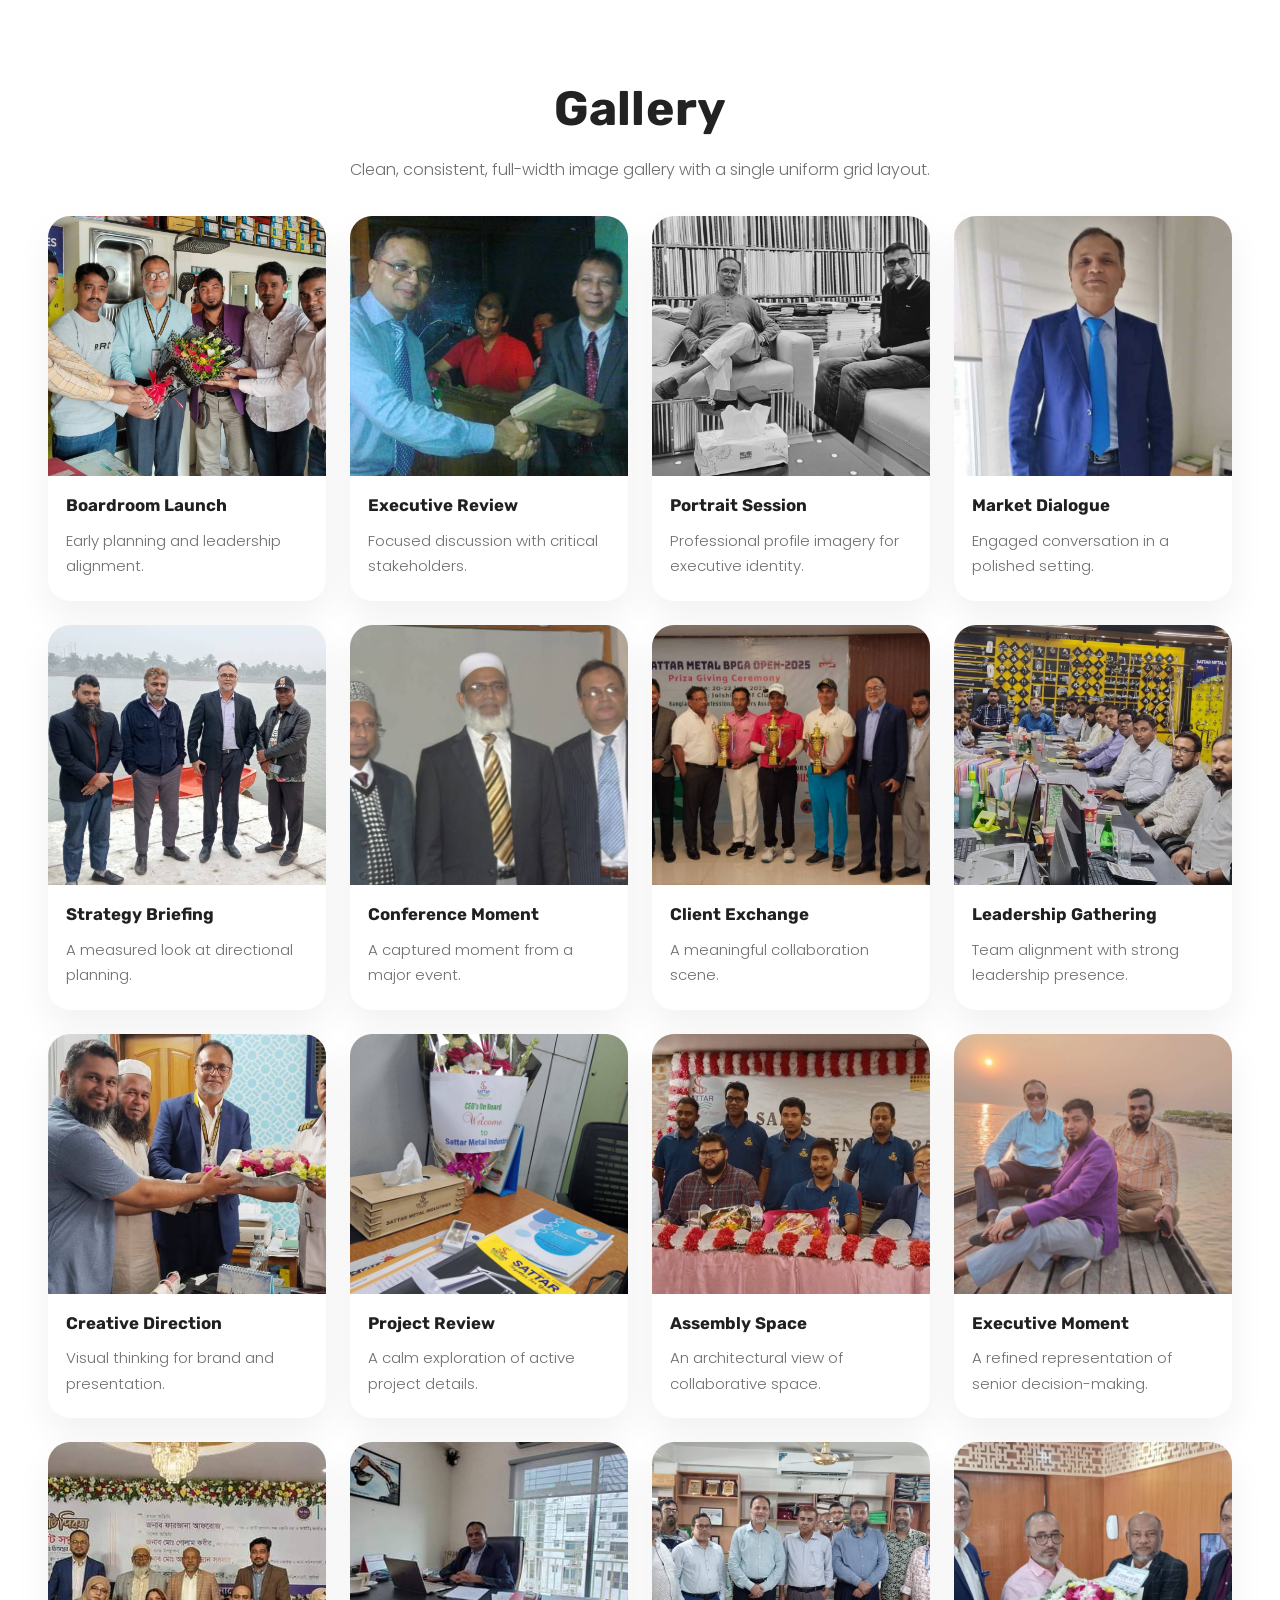
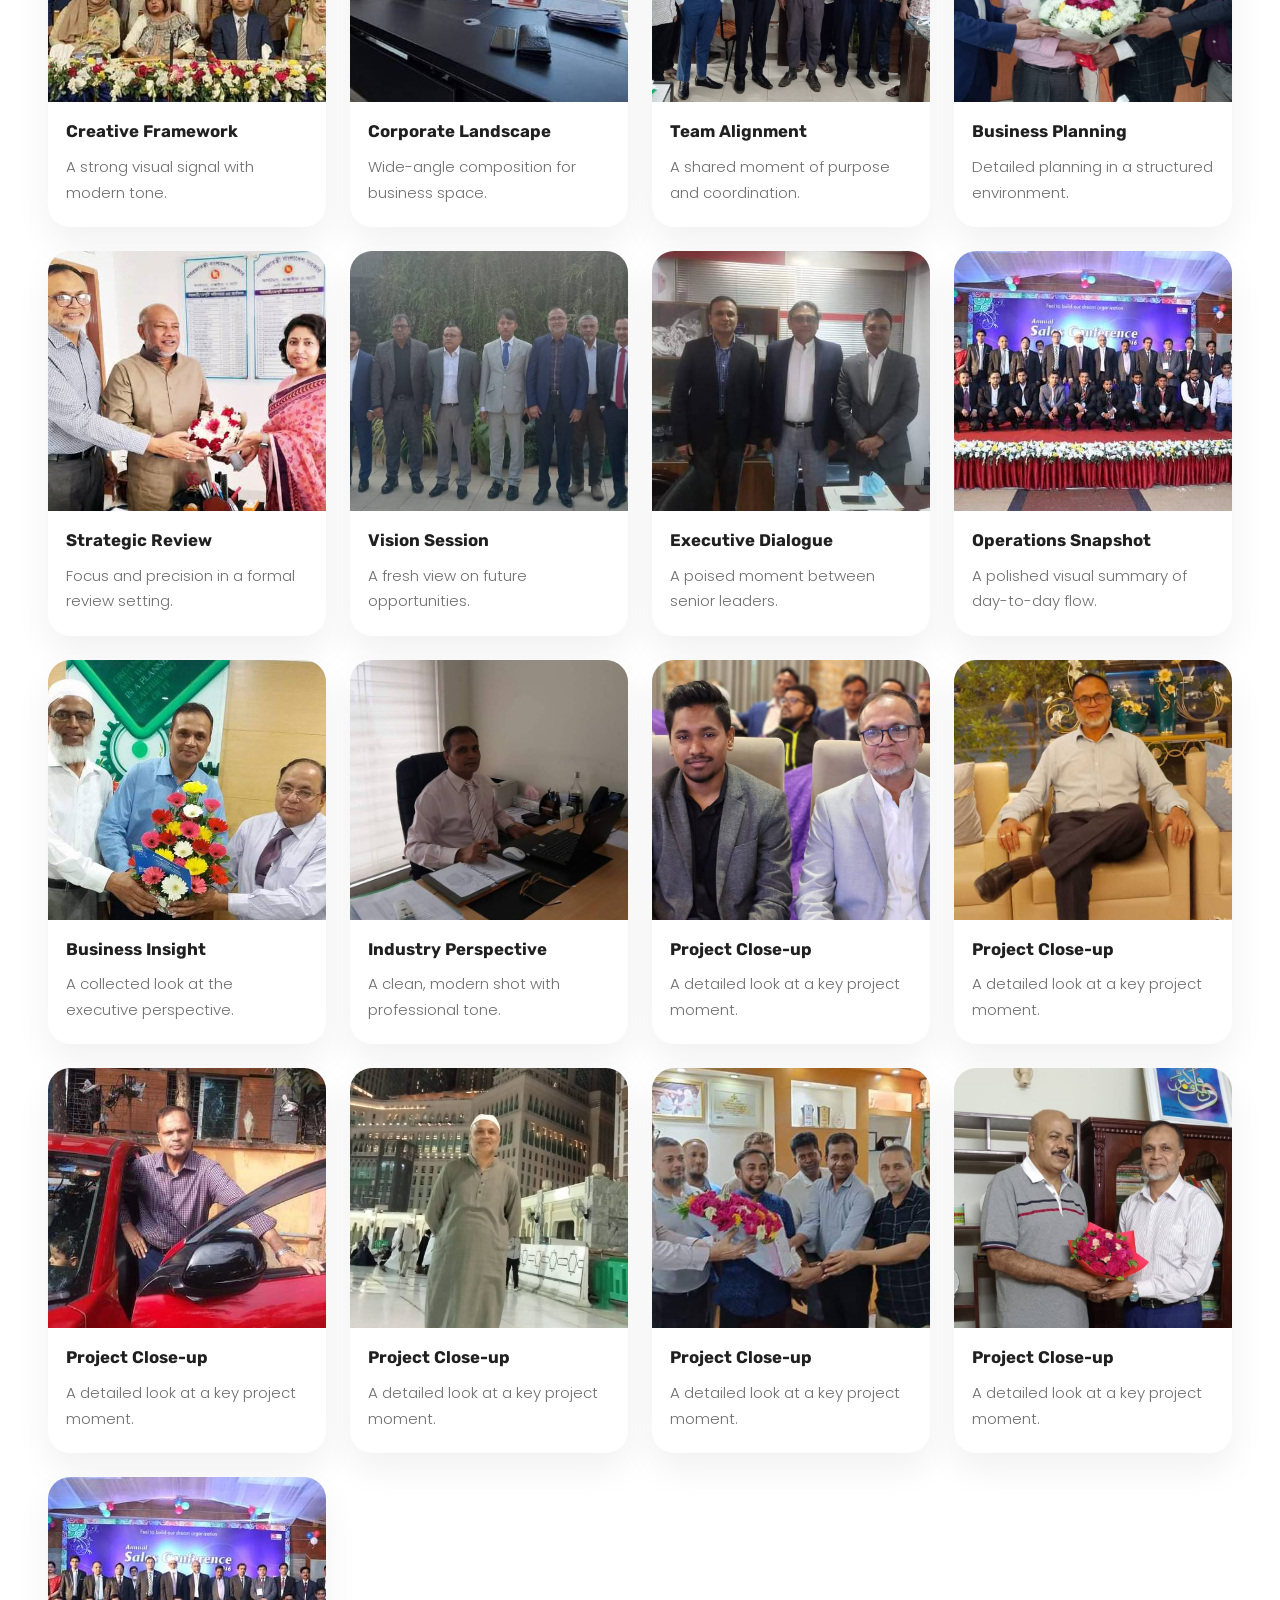
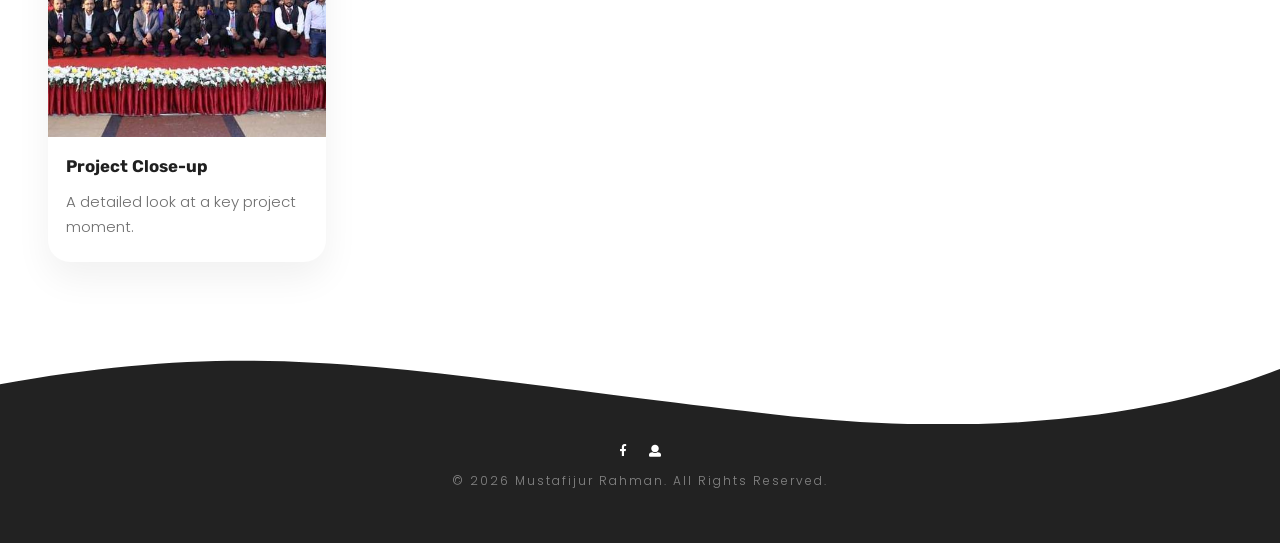
==== gallery.html @ eb26efb5 "Add: Gallery" ====
<!DOCTYPE html>
<html lang="zxx">

<head>

    <!-- Metas -->
    <meta charset="utf-8">
    <meta http-equiv="X-UA-Compatible" content="IE=edge" />
    <meta name="viewport" content="width=device-width, initial-scale=1, maximum-scale=1" />
    <meta name="keywords" content="Portfolio Md.Mustafijur Rahman Shamim" />
    <meta name="description" content="Shamim - CEO " />
    <meta name="author" content="" />

    <!-- Title  -->
    <title>Gallery | Md. Mustafijur Rahman Shamim</title>

    <!-- Favicon -->
    <link rel="shortcut icon" href="img/favicon.ico" />

    <!-- Google Fonts -->
    <link href="https://fonts.googleapis.com/css?family=Poppins:200,300,400,500,600,700" rel="stylesheet">
    <link href="https://fonts.googleapis.com/css?family=Rubik:300,400,500,700,900" rel="stylesheet">
    <link href="https://fonts.googleapis.com/css?family=Comfortaa:700" rel="stylesheet">
    <link href="https://fonts.googleapis.com/css2?family=Noto+Sans+Bengali&display=swap" rel="stylesheet">
    <link rel="stylesheet" href="https://cdn.jsdelivr.net/npm/toastify-js/src/toastify.min.css">

    <!-- Plugins -->
    <link rel="stylesheet" href="css/plugins.css" />

    <!-- Core Style Css -->
    <link rel="stylesheet" href="css/style.css" />

    <!-- custom css -->
    <link rel="stylesheet" href="css/custom.css" />

    <style>
        .gallery-title {
            padding: 80px 0 32px;
            text-align: center;
        }

        .gallery-title h2 {
            font-size: 3rem;
            font-weight: 700;
            letter-spacing: 0.2px;
            margin: 0;
            color: #222;
        }

        .gallery-title p {
            margin: 18px auto 0;
            max-width: 640px;
            color: #6f6f6f;
            font-size: 1rem;
            line-height: 1.8;
        }

        .gallery-grid-section {
            padding: 0 0 80px;
        }


        .gallery-item-image {
            position: relative;
            overflow: hidden;
        }

        .gallery-item-link {
            position: absolute;
            inset: 0;
            z-index: 2;
            text-indent: -9999px;
        }

        .gallery-item-overlay {
            position: absolute;
            inset: 0;
            display: flex;
            align-items: center;
            justify-content: center;
            background: rgba(0, 0, 0, 0.18);
            opacity: 0;
            transition: opacity 0.25s ease;
            pointer-events: none;
            z-index: 1;
        }

        .gallery-item:hover .gallery-item-overlay {
            opacity: 1;
        }

        .gallery-item-overlay .icon {
            width: 44px;
            height: 44px;
            display: flex;
            align-items: center;
            justify-content: center;
            border-radius: 50%;
            background: rgba(0, 0, 0, 0.55);
            color: #fff;
            font-size: 1.1rem;
        }

        .image-modal {
            display: none;
            position: fixed;
            inset: 0;
            z-index: 9999;
            align-items: center;
            justify-content: center;
            background: rgba(0, 0, 0, 0.75);
            padding: 24px;
            overflow: auto;
        }

        .image-modal.open {
            display: flex;
            animation: image-modal-fade 0.25s ease;
        }

        .image-modal-content {
            position: relative;
            max-width: 1100px;
            width: 100%;
            border-radius: 24px;
            overflow: hidden;
            background: #111;
            transform: scale(0.95);
            animation: image-modal-scale 0.25s ease forwards;
        }

        .image-modal-img {
            width: 100%;
            height: auto;
            display: block;
        }

        .image-modal-close {
            position: absolute;
            top: 18px;
            right: 18px;
            width: 40px;
            height: 40px;
            border: none;
            background: rgba(255, 255, 255, 0.12);
            color: #fff;
            border-radius: 50%;
            font-size: 1.25rem;
            line-height: 1;
            cursor: pointer;
            z-index: 2;
        }

        @keyframes image-modal-fade {
            from {
                opacity: 0;
            }

            to {
                opacity: 1;
            }
        }

        @keyframes image-modal-scale {
            from {
                transform: scale(0.95);
            }

            to {
                transform: scale(1);
            }
        }

        .gallery-grid {
            display: grid;
            grid-template-columns: repeat(1, minmax(0, 1fr));
            gap: 24px;
            margin: 0 auto;
        }

        .gallery-item {
            display: block;
            border-radius: 22px;
            overflow: hidden;
            background: #fff;
            box-shadow: 0 16px 36px rgba(0, 0, 0, 0.06);
            transition: transform 0.3s ease, box-shadow 0.3s ease;
        }

        .gallery-item:hover {
            transform: translateY(-4px);
            box-shadow: 0 22px 48px rgba(0, 0, 0, 0.08);
        }

        .gallery-item img {
            width: 100%;
            height: 260px;
            object-fit: cover;
            display: block;
            transition: transform 0.5s ease;
        }

        .gallery-item:hover img {
            transform: scale(1.03);
        }

        .gallery-item-body {
            padding: 18px 18px 22px;
        }

        .gallery-item-title {
            margin: 0;
            font-size: 1.05rem;
            font-weight: 700;
            line-height: 1.4;
            color: #202020;
        }

        .gallery-item-caption {
            margin: 10px 0 0;
            color: #6f6f6f;
            font-size: 0.94rem;
            line-height: 1.7;
        }

        @media (min-width: 768px) {
            .gallery-grid {
                grid-template-columns: repeat(3, minmax(0, 1fr));
            }
        }

        @media (min-width: 992px) {
            .gallery-grid {
                grid-template-columns: repeat(4, minmax(0, 1fr));
            }
        }

        @media (min-width: 1300px) {
            .gallery-grid {
                grid-template-columns: repeat(5, minmax(0, 1fr));
            }
        }

        @media (max-width: 576px) {
            .gallery-title {
                padding-top: 56px;
            }

            .gallery-item img {
                height: 220px;
            }
        }
    </style>
</head>

<body>

    <!-- =====================================
        ==== Start Loading -->

    <div class="loading">
        <div class="text-center middle">
            <div class="lds-ellipsis">
                <div></div>
                <div></div>
                <div></div>
                <div></div>
            </div>
        </div>
    </div>

    <!-- End Loading ====
        ======================================== -->

    <!-- =====================================
        ==== Start Navbar -->

    <nav class="navbar navbar-expand-lg">
        <div class="container">

            <!-- Logo -->
            <a class="logo" href="index.html">
                Shamim
            </a>

            <button class="navbar-toggler" type="button" data-toggle="collapse" data-target="#navbarSupportedContent"
                aria-controls="navbarSupportedContent" aria-expanded="false" aria-label="Toggle navigation">
                <span class="icon-bar"><i class="fas fa-bars"></i></span>
            </button>

            <!-- navbar links -->
            <div class="collapse navbar-collapse" id="navbarSupportedContent">
                <ul class="navbar-nav ml-auto">
                    <li class="nav-item">
                        <a class="nav-link" href="index.html">Home</a>
                    </li>
                </ul>
            </div>
        </div>
    </nav>

    <!-- End Navbar ====
        ======================================== -->

    <main>
        <section class="gallery-title">
            <div class="container">
                <h2>Gallery</h2>
                <p>Clean, consistent, full-width image gallery with a single uniform grid layout.</p>
            </div>
        </section>

        <section class="gallery-grid-section">
            <div class="container-fluid px-4 px-lg-5">
                <div class="gallery-grid">
                    <article class="gallery-item">
                        <div class="gallery-item-image">
                            <img src="img/Gallary/7.jpg" alt="Boardroom Launch">
                            <a class="gallery-item-link" href="img/Gallary/7.jpg" aria-label="Open full image"></a>
                            <div class="gallery-item-overlay">
                                <span class="icon icon-basic-eye"></span>
                            </div>
                        </div>
                        <div class="gallery-item-body">
                            <h3 class="gallery-item-title">Boardroom Launch</h3>
                            <p class="gallery-item-caption">Early planning and leadership alignment.</p>
                        </div>
                    </article>
                    <article class="gallery-item">
                        <div class="gallery-item-image">
                            <img src="img/Gallary/4.jpg" alt="Executive Review">
                            <a class="gallery-item-link" href="img/Gallary/4.jpg" aria-label="Open full image"></a>
                            <div class="gallery-item-overlay">
                                <span class="icon icon-basic-eye"></span>
                            </div>
                        </div>
                        <div class="gallery-item-body">
                            <h3 class="gallery-item-title">Executive Review</h3>
                            <p class="gallery-item-caption">Focused discussion with critical stakeholders.</p>
                        </div>
                    </article>
                    <article class="gallery-item">
                        <div class="gallery-item-image">
                            <img src="img/Gallary/19.jpg" alt="Portrait Session">
                            <a class="gallery-item-link" href="img/Gallary/19.jpg" aria-label="Open full image"></a>
                            <div class="gallery-item-overlay">
                                <span class="icon icon-basic-eye"></span>
                            </div>
                        </div>
                        <div class="gallery-item-body">
                            <h3 class="gallery-item-title">Portrait Session</h3>
                            <p class="gallery-item-caption">Professional profile imagery for executive identity.</p>
                        </div>
                    </article>
                    <article class="gallery-item">
                        <div class="gallery-item-image">
                            <img src="img/Gallary/2.jpg" alt="Market Dialogue" style="object-position: center 15%;">
                            <a class="gallery-item-link" href="img/Gallary/2.jpg" aria-label="Open full image"></a>
                            <div class="gallery-item-overlay">
                                <span class="icon icon-basic-eye"></span>
                            </div>
                        </div>
                        <div class="gallery-item-body">
                            <h3 class="gallery-item-title">Market Dialogue</h3>
                            <p class="gallery-item-caption">Engaged conversation in a polished setting.</p>
                        </div>
                    </article>
                    <article class="gallery-item">
                        <div class="gallery-item-image">
                            <img src="img/Gallary/18.jpg" alt="Strategy Briefing">
                            <a class="gallery-item-link" href="img/Gallary/18.jpg" aria-label="Open full image"></a>
                            <div class="gallery-item-overlay">
                                <span class="icon icon-basic-eye"></span>
                            </div>
                        </div>
                        <div class="gallery-item-body">
                            <h3 class="gallery-item-title">Strategy Briefing</h3>
                            <p class="gallery-item-caption">A measured look at directional planning.</p>
                        </div>
                    </article>
                    <article class="gallery-item">
                        <div class="gallery-item-image">
                            <img src="img/Gallary/20.jpg" alt="Conference Moment">
                            <a class="gallery-item-link" href="img/Gallary/20.jpg" aria-label="Open full image"></a>
                            <div class="gallery-item-overlay">
                                <span class="icon icon-basic-eye"></span>
                            </div>
                        </div>
                        <div class="gallery-item-body">
                            <h3 class="gallery-item-title">Conference Moment</h3>
                            <p class="gallery-item-caption">A captured moment from a major event.</p>
                        </div>
                    </article>
                    <article class="gallery-item">
                        <div class="gallery-item-image">
                            <img src="img/Gallary/8.jpg" alt="Client Exchange">
                            <a class="gallery-item-link" href="img/Gallary/8.jpg" aria-label="Open full image"></a>
                            <div class="gallery-item-overlay">
                                <span class="icon icon-basic-eye"></span>
                            </div>
                        </div>
                        <div class="gallery-item-body">
                            <h3 class="gallery-item-title">Client Exchange</h3>
                            <p class="gallery-item-caption">A meaningful collaboration scene.</p>
                        </div>
                    </article>
                    <article class="gallery-item">
                        <div class="gallery-item-image">
                            <img src="img/Gallary/9.jpg" alt="Leadership Gathering">
                            <a class="gallery-item-link" href="img/Gallary/9.jpg" aria-label="Open full image"></a>
                            <div class="gallery-item-overlay">
                                <span class="icon icon-basic-eye"></span>
                            </div>
                        </div>
                        <div class="gallery-item-body">
                            <h3 class="gallery-item-title">Leadership Gathering</h3>
                            <p class="gallery-item-caption">Team alignment with strong leadership presence.</p>
                        </div>
                    </article>
                    <article class="gallery-item">
                        <div class="gallery-item-image">
                            <img src="img/Gallary/10.jpg" alt="Creative Direction">
                            <a class="gallery-item-link" href="img/Gallary/10.jpg" aria-label="Open full image"></a>
                            <div class="gallery-item-overlay">
                                <span class="icon icon-basic-eye"></span>
                            </div>
                        </div>
                        <div class="gallery-item-body">
                            <h3 class="gallery-item-title">Creative Direction</h3>
                            <p class="gallery-item-caption">Visual thinking for brand and presentation.</p>
                        </div>
                    </article>
                    <article class="gallery-item">
                        <div class="gallery-item-image">
                            <img src="img/Gallary/21.jpg" alt="Project Review">
                            <a class="gallery-item-link" href="img/Gallary/21.jpg" aria-label="Open full image"></a>
                            <div class="gallery-item-overlay">
                                <span class="icon icon-basic-eye"></span>
                            </div>
                        </div>
                        <div class="gallery-item-body">
                            <h3 class="gallery-item-title">Project Review</h3>
                            <p class="gallery-item-caption">A calm exploration of active project details.</p>
                        </div>
                    </article>
                    <article class="gallery-item">
                        <div class="gallery-item-image">
                            <img src="img/Gallary/11.jpg" alt="Assembly Space">
                            <a class="gallery-item-link" href="img/Gallary/11.jpg" aria-label="Open full image"></a>
                            <div class="gallery-item-overlay">
                                <span class="icon icon-basic-eye"></span>
                            </div>
                        </div>
                        <div class="gallery-item-body">
                            <h3 class="gallery-item-title">Assembly Space</h3>
                            <p class="gallery-item-caption">An architectural view of collaborative space.</p>
                        </div>
                    </article>
                    <article class="gallery-item">
                        <div class="gallery-item-image">
                            <img src="img/Gallary/22.jpg" alt="Executive Moment">
                            <a class="gallery-item-link" href="img/Gallary/22.jpg" aria-label="Open full image"></a>
                            <div class="gallery-item-overlay">
                                <span class="icon icon-basic-eye"></span>
                            </div>
                        </div>
                        <div class="gallery-item-body">
                            <h3 class="gallery-item-title">Executive Moment</h3>
                            <p class="gallery-item-caption">A refined representation of senior decision-making.</p>
                        </div>
                    </article>
                    <article class="gallery-item">
                        <div class="gallery-item-image">
                            <img src="img/Gallary/15.jpg" alt="Creative Framework">
                            <a class="gallery-item-link" href="img/Gallary/15.jpg" aria-label="Open full image"></a>
                            <div class="gallery-item-overlay">
                                <span class="icon icon-basic-eye"></span>
                            </div>
                        </div>
                        <div class="gallery-item-body">
                            <h3 class="gallery-item-title">Creative Framework</h3>
                            <p class="gallery-item-caption">A strong visual signal with modern tone.</p>
                        </div>
                    </article>
                    <article class="gallery-item">
                        <div class="gallery-item-image">
                            <img src="img/Gallary/6.jpg" alt="Corporate Landscape">
                            <a class="gallery-item-link" href="img/Gallary/6.jpg" aria-label="Open full image"></a>
                            <div class="gallery-item-overlay">
                                <span class="icon icon-basic-eye"></span>
                            </div>
                        </div>
                        <div class="gallery-item-body">
                            <h3 class="gallery-item-title">Corporate Landscape</h3>
                            <p class="gallery-item-caption">Wide-angle composition for business space.</p>
                        </div>
                    </article>
                    <article class="gallery-item">
                        <div class="gallery-item-image">
                            <img src="img/Gallary/23.jpg" alt="Team Alignment">
                            <a class="gallery-item-link" href="img/Gallary/23.jpg" aria-label="Open full image"></a>
                            <div class="gallery-item-overlay">
                                <span class="icon icon-basic-eye"></span>
                            </div>
                        </div>
                        <div class="gallery-item-body">
                            <h3 class="gallery-item-title">Team Alignment</h3>
                            <p class="gallery-item-caption">A shared moment of purpose and coordination.</p>
                        </div>
                    </article>
                    <article class="gallery-item">
                        <div class="gallery-item-image">
                            <img src="img/Gallary/12.jpg" alt="Business Planning">
                            <a class="gallery-item-link" href="img/Gallary/12.jpg" aria-label="Open full image"></a>
                            <div class="gallery-item-overlay">
                                <span class="icon icon-basic-eye"></span>
                            </div>
                        </div>
                        <div class="gallery-item-body">
                            <h3 class="gallery-item-title">Business Planning</h3>
                            <p class="gallery-item-caption">Detailed planning in a structured environment.</p>
                        </div>
                    </article>
                    <article class="gallery-item">
                        <div class="gallery-item-image">
                            <img src="img/Gallary/13.jpg" alt="Strategic Review">
                            <a class="gallery-item-link" href="img/Gallary/13.jpg" aria-label="Open full image"></a>
                            <div class="gallery-item-overlay">
                                <span class="icon icon-basic-eye"></span>
                            </div>
                        </div>
                        <div class="gallery-item-body">
                            <h3 class="gallery-item-title">Strategic Review</h3>
                            <p class="gallery-item-caption">Focus and precision in a formal review setting.</p>
                        </div>
                    </article>
                    <article class="gallery-item">
                        <div class="gallery-item-image">
                            <img src="img/Gallary/14.jpg" alt="Vision Session">
                            <a class="gallery-item-link" href="img/Gallary/14.jpg" aria-label="Open full image"></a>
                            <div class="gallery-item-overlay">
                                <span class="icon icon-basic-eye"></span>
                            </div>
                        </div>
                        <div class="gallery-item-body">
                            <h3 class="gallery-item-title">Vision Session</h3>
                            <p class="gallery-item-caption">A fresh view on future opportunities.</p>
                        </div>
                    </article>
                    <article class="gallery-item">
                        <div class="gallery-item-image">
                            <img src="img/Gallary/24.jpg" alt="Executive Dialogue">
                            <a class="gallery-item-link" href="img/Gallary/24.jpg" aria-label="Open full image"></a>
                            <div class="gallery-item-overlay">
                                <span class="icon icon-basic-eye"></span>
                            </div>
                        </div>
                        <div class="gallery-item-body">
                            <h3 class="gallery-item-title">Executive Dialogue</h3>
                            <p class="gallery-item-caption">A poised moment between senior leaders.</p>
                        </div>
                    </article>
                    <article class="gallery-item">
                        <div class="gallery-item-image">
                            <img src="img/Gallary/25.jpg" alt="Operations Snapshot">
                            <a class="gallery-item-link" href="img/Gallary/25.jpg" aria-label="Open full image"></a>
                            <div class="gallery-item-overlay">
                                <span class="icon icon-basic-eye"></span>
                            </div>
                        </div>
                        <div class="gallery-item-body">
                            <h3 class="gallery-item-title">Operations Snapshot</h3>
                            <p class="gallery-item-caption">A polished visual summary of day-to-day flow.</p>
                        </div>
                    </article>
                    <article class="gallery-item">
                        <div class="gallery-item-image">
                            <img src="img/Gallary/26.jpg" alt="Business Insight" style="object-position: center 20%;">
                            <a class="gallery-item-link" href="img/Gallary/26.jpg" aria-label="Open full image"></a>
                            <div class="gallery-item-overlay">
                                <span class="icon icon-basic-eye"></span>
                            </div>
                        </div>
                        <div class="gallery-item-body">
                            <h3 class="gallery-item-title">Business Insight</h3>
                            <p class="gallery-item-caption">A collected look at the executive perspective.</p>
                        </div>
                    </article>
                    <article class="gallery-item">
                        <div class="gallery-item-image">
                            <img src="img/Gallary/27.jpg" alt="Industry Perspective">
                            <a class="gallery-item-link" href="img/Gallary/27.jpg" aria-label="Open full image"></a>
                            <div class="gallery-item-overlay">
                                <span class="icon icon-basic-eye"></span>
                            </div>
                        </div>
                        <div class="gallery-item-body">
                            <h3 class="gallery-item-title">Industry Perspective</h3>
                            <p class="gallery-item-caption">A clean, modern shot with professional tone.</p>
                        </div>
                    </article>
                    <article class="gallery-item">
                        <div class="gallery-item-image">
                            <img src="img/Gallary/28.jpg" alt="Project Close-up">
                            <a class="gallery-item-link" href="img/Gallary/28.jpg" aria-label="Open full image"></a>
                            <div class="gallery-item-overlay">
                                <span class="icon icon-basic-eye"></span>
                            </div>
                        </div>
                        <div class="gallery-item-body">
                            <h3 class="gallery-item-title">Project Close-up</h3>
                            <p class="gallery-item-caption">A detailed look at a key project moment.</p>
                        </div>
                    </article>
                    <!-- missing -->
                    <article class="gallery-item">
                        <div class="gallery-item-image">
                            <img src="img/Gallary/1.jpg" alt="Project Close-up" style="object-position: center 20%;">
                            <a class="gallery-item-link" href="img/Gallary/1.jpg" aria-label="Open full image"></a>
                            <div class="gallery-item-overlay">
                                <span class="icon icon-basic-eye"></span>
                            </div>
                        </div>
                        <div class="gallery-item-body">
                            <h3 class="gallery-item-title">Project Close-up</h3>
                            <p class="gallery-item-caption">A detailed look at a key project moment.</p>
                        </div>
                    </article>
                    <article class="gallery-item">
                        <div class="gallery-item-image">
                            <img src="img/Gallary/3.jpg" alt="Project Close-up">
                            <a class="gallery-item-link" href="img/Gallary/3.jpg" aria-label="Open full image"></a>
                            <div class="gallery-item-overlay">
                                <span class="icon icon-basic-eye"></span>
                            </div>
                        </div>
                        <div class="gallery-item-body">
                            <h3 class="gallery-item-title">Project Close-up</h3>
                            <p class="gallery-item-caption">A detailed look at a key project moment.</p>
                        </div>
                    </article>
                    <article class="gallery-item">
                        <div class="gallery-item-image">
                            <img src="img/Gallary/5.jpg" alt="Project Close-up">
                            <a class="gallery-item-link" href="img/Gallary/5.jpg" aria-label="Open full image"></a>
                            <div class="gallery-item-overlay">
                                <span class="icon icon-basic-eye"></span>
                            </div>
                        </div>
                        <div class="gallery-item-body">
                            <h3 class="gallery-item-title">Project Close-up</h3>
                            <p class="gallery-item-caption">A detailed look at a key project moment.</p>
                        </div>
                    </article>
                    <article class="gallery-item">
                        <div class="gallery-item-image">
                            <img src="img/Gallary/16.jpg" alt="Project Close-up">
                            <a class="gallery-item-link" href="img/Gallary/16.jpg" aria-label="Open full image"></a>
                            <div class="gallery-item-overlay">
                                <span class="icon icon-basic-eye"></span>
                            </div>
                        </div>
                        <div class="gallery-item-body">
                            <h3 class="gallery-item-title">Project Close-up</h3>
                            <p class="gallery-item-caption">A detailed look at a key project moment.</p>
                        </div>
                    </article>
                    <article class="gallery-item">
                        <div class="gallery-item-image">
                            <img src="img/Gallary/17.jpg" alt="Project Close-up">
                            <a class="gallery-item-link" href="img/Gallary/17.jpg" aria-label="Open full image"></a>
                            <div class="gallery-item-overlay">
                                <span class="icon icon-basic-eye"></span>
                            </div>
                        </div>
                        <div class="gallery-item-body">
                            <h3 class="gallery-item-title">Project Close-up</h3>
                            <p class="gallery-item-caption">A detailed look at a key project moment.</p>
                        </div>
                    </article>
                    <article class="gallery-item">
                        <div class="gallery-item-image">
                            <img src="img/Gallary/25.jpg" alt="Project Close-up">
                            <a class="gallery-item-link" href="img/Gallary/25.jpg" aria-label="Open full image"></a>
                            <div class="gallery-item-overlay">
                                <span class="icon icon-basic-eye"></span>
                            </div>
                        </div>
                        <div class="gallery-item-body">
                            <h3 class="gallery-item-title">Project Close-up</h3>
                            <p class="gallery-item-caption">A detailed look at a key project moment.</p>
                        </div>
                    </article>
                </div>
            </div>
        </section>
    </main>

    <div class="image-modal" id="imageModal" aria-hidden="true">
        <div class="image-modal-backdrop" data-close="modal"></div>
        <div class="image-modal-content">
            <button class="image-modal-close" aria-label="Close image modal">&times;</button>
            <img src="" alt="Gallery image" class="image-modal-img">
        </div>
    </div>

    <!-- =====================================
        ==== Start Footer -->

    <footer class="text-center wave wave-light pt-100">
        <div class="container">
            <div class="social">
                <a href="https://www.facebook.com/share/19zEfCtuAg" class="icon">
                    <i class="fab fa-facebook-f"></i>
                </a>
                <a href="https://dev-sham3r.vercel.app" class="icon">
                    <i class="fas fa-user"></i>
                </a>
            </div>

            <p>&copy; 2026 Mustafijur Rahman. All Rights Reserved.</p>
        </div>

        <div class="wave-svg-top">
            <svg class="curve-top" data-name="Layer 1" xmlns="http://www.w3.org/2000/svg" viewBox="0 0 2011 124.95">
                <path class="cls-1" d="M0,21.19V85.31c459-96.95,631-38.73,1198,25.48S2011,0,2011,0H0Z" />
            </svg>
        </div>
    </footer>

    <!-- End Footer ====
        ======================================= -->

    <!-- jQuery -->
    <script src="js/jquery-3.0.0.min.js"></script>
    <script src="js/jquery-migrate-3.0.0.min.js"></script>

    <!-- popper.min -->
    <script src="js/popper.min.js"></script>

    <!-- bootstrap -->
    <script src="js/bootstrap.min.js"></script>

    <!-- scrollIt -->
    <script src="js/scrollIt.min.js"></script>

    <!-- animated.headline -->
    <script src="js/animated.headline.js"></script>

    <!-- jquery.waypoints.min -->
    <script src="js/jquery.waypoints.min.js"></script>

    <!-- jquery.counterup.min -->
    <script src="js/jquery.counterup.min.js"></script>

    <!-- owl carousel -->
    <script src="js/owl.carousel.min.js"></script>

    <!-- jquery.magnific-popup js -->
    <script src="js/jquery.magnific-popup.min.js"></script>

    <!-- stellar js -->
    <script src="js/jquery.stellar.min.js"></script>

    <!-- isotope.pkgd.min js -->
    <script src="js/isotope.pkgd.min.js"></script>

    <!-- validator js -->
    <script src="js/validator.js"></script>
    <!-- toaster -->
    <script src="https://cdn.jsdelivr.net/npm/toastify-js"></script>

    <!-- custom scripts -->
    <script src="js/scripts.js"></script>
    <script src="js/particles.min.js"></script>


    <script>
        document.addEventListener('DOMContentLoaded', function () {
            const modal = document.getElementById('imageModal');
            const modalImg = modal.querySelector('.image-modal-img');
            const closeButton = modal.querySelector('.image-modal-close');
            const backdrop = modal.querySelector('[data-close="modal"]');
            const links = document.querySelectorAll('.gallery-item-link');
            function openModal(src, alt) {
                modalImg.src = src;
                modalImg.alt = alt;
                modal.classList.add('open');
                document.body.style.overflow = 'hidden';
            }
            function closeModal() {
                modal.classList.remove('open');
                document.body.style.overflow = '';
            }
            links.forEach(function (link) {
                link.addEventListener('click', function (event) {
                    event.preventDefault();
                    openModal(link.href, link.closest('.gallery-item').querySelector('img').alt);
                });
            });
            closeButton.addEventListener('click', closeModal);
            backdrop.addEventListener('click', closeModal);
            modal.addEventListener('click', function (event) {
                if (event.target === modal) {
                    closeModal();
                }
            });
            document.addEventListener('keydown', function (event) {
                if (event.key === 'Escape' && modal.classList.contains('open')) {
                    closeModal();
                }
            });
        });
    </script>

</body>

</html>
---- css/plugins.css ----
/*-----------------------------------------------------------------------------------

	Theme Name: lovely
	Theme URI: http://
	Description: The Multi-Purpose Onepage Template
	Author: ui-themez
	Author URI: http://themeforest.net/user/ui-themez
	Version: 1.0

-----------------------------------------------------------------------------------*/

/* ----------------------------------------------------------------
			[ All Css Plugins & Helper Classes File ]
-----------------------------------------------------------------*/

/* == bootstrap == */
@import url("plugins/bootstrap.min.css");

/* == animate css == */
@import url("plugins/animate.min.css");

/* == linea-basic icon font == */
@import url("plugins/linea-basic.css");

/* == fontawesome icon font == */
@import url("plugins/fontawesome-all.min.css");

/* == magnific-popup == */
@import url("plugins/magnific-popup.css");

/* == owl.carousel == */
@import url("plugins/owl.carousel.min.css");
@import url("plugins/owl.theme.default.min.css");

/* == helper classes == */
@import url("plugins/helper.css");
---- css/style.css ----
/*-----------------------------------------------------------------------------------

 Theme Name: Tommy
 Theme URI: http://
 Description: The Multi-Purpose Onepage Template
 Author: ui-themez
 Author URI: http://themeforest.net/user/ui-themez
 Version: 1.0

 Main Color   : #222
 main Font    : Rubik

-----------------------------------------------------------------------------------*/
/* ----------------------------------------------------------------

 == Table Of Content

	01 Basics
	02 Buttons
	03 Navbar
	04 Header
	05 Hero
	06 Services
	07 Works
	08 Numbers
	09 Contact
	10 Footer
	11 Responsive
 

---------------------------------------------------------------- */
/* ----------------------------------------------------------------
     [ 01 Start Basics ]
-----------------------------------------------------------------*/
.dark-theme {
  background-color: #1c1c1c;
  color: #fff;
}
.dark-theme .wave-light .curve-top, .dark-theme .wave-light .curve-bottom {
  fill: #1c1c1c;
}
.dark-theme p {
  color: #999;
}
.dark-theme .section-head h4:after {
  opacity: .5;
}
.dark-theme .wave-light #curve-top,
.dark-theme .wave-light #curve-bottom {
  fill: #1c1c1c;
}
.dark-theme .bg-gray {
  background: #252525;
}
.dark-theme .butn {
  border-color: #333;
}
.dark-theme .butn-bord span {
  color: #eee;
}
.dark-theme .butn-bg {
  background: #eee;
}
.dark-theme .butn-bg span {
  color: #222;
}
.dark-theme .nav-scroll {
  background-color: #222;
}
.dark-theme .nav-scroll .logo {
  color: #fff;
}
.dark-theme .nav-scroll .navbar-nav .nav-link {
  color: #777;
}
.dark-theme .nav-scroll .active {
  color: #fff !important;
}
.dark-theme .nav-scroll .active:after {
  background-color: #eee !important;
}
.dark-theme .hero .content .skills .skills-progress {
  background-color: #151515;
}
.dark-theme .hero .content .skills .skills-progress span {
  background-color: #333;
}
.dark-theme .hero .content .info h6 {
  color: #777;
}
.dark-theme .services .item {
  background: #1c1c1c;
}
.dark-theme .contact .info:hover .icon {
  background-color: #222;
  color: #eee;
}
.dark-theme .contact .form input, .dark-theme .contact .form textarea {
  background-color: #242424;
}

* {
  margin: 0;
  padding: 0;
  -webkit-box-sizing: border-box;
          box-sizing: border-box;
  outline: none;
  list-style: none;
  word-wrap: break-word;
}

body {
  color: #222;
  line-height: 1.3;
  font-weight: 400;
  font-size: 14px;
  font-family: 'Rubik', sans-serif;
  overflow-x: hidden !important;
}

p {
  font-size: 15px;
  font-weight: 300;
  font-family: 'Poppins', sans-serif;
  color: #888;
  line-height: 2;
  margin: 0;
}

img {
  width: 100%;
  height: auto;
}

a, a:hover {
  color: inherit;
  text-decoration: none;
}

span, a {
  display: inline-block;
}

.section-padding {
  padding: 120px 0;
}

.section-big-padding {
  padding: 200px 0;
}

.section-head {
  margin-bottom: 80px;
  text-align: center;
}
.section-head h4 {
  font-size: 30px;
  font-weight: 800;
  padding-bottom: 15px;
  position: relative;
  display: inline-block;
  z-index: 2;
}
.section-head h4:after {
  content: '';
  background-image: url(../img/dots.png);
  background-repeat: repeat;
  background-position: 50% 50%;
  position: absolute;
  left: 0;
  bottom: 0;
  width: 100%;
  height: 30px;
  z-index: -1;
}

.bg-gray {
  background: #f7f7f7;
}

.o-hidden {
  overflow: hidden;
}

.position-re {
  position: relative;
}

.full-width {
  width: 100% !important;
}

.lg-line-height {
  line-height: 1.6;
}

.bg-img {
  background-size: cover;
  background-repeat: no-repeat;
}

.bg-fixed {
  background-attachment: fixed;
}

.valign {
  display: -webkit-box;
  display: -ms-flexbox;
  display: flex;
  -webkit-box-align: center;
  -ms-flex-align: center;
  align-items: center;
}

.v-middle {
  position: absolute;
  width: 100%;
  top: 50%;
  left: 0;
  -webkit-transform: translate(0%, -50%);
  transform: translate(0%, -50%);
}

.wave {
  position: relative;
}
.wave .curve-top {
  position: absolute;
  top: -5px;
  left: -5%;
  width: 110%;
  z-index: 4;
}
.wave .curve-bottom {
  position: absolute;
  bottom: -5px;
  left: -5%;
  width: 110%;
  z-index: 4;
}

.wave-light .curve-top, .wave-light .curve-bottom {
  fill: #fff;
}

.wave-gray .curve-top, .wave-gray .curve-bottom {
  fill: #f7f7f7;
}

.container {
  position: relative;
  z-index: 5;
}

.cd-headline {
  font-size: 3rem;
  line-height: 1.2;
}

@media only screen and (min-width: 768px) {
  .cd-headline {
    font-size: 4.4rem;
    font-weight: 300;
  }
}
@media only screen and (min-width: 1170px) {
  .cd-headline {
    font-size: 6rem;
  }
}
.cd-words-wrapper {
  display: inline-block;
  position: relative;
  text-align: left;
}

.cd-words-wrapper b {
  display: inline-block;
  position: absolute;
  white-space: nowrap;
  left: 0;
  top: 0;
}

.cd-words-wrapper b.is-visible {
  position: relative;
}

.no-js .cd-words-wrapper b {
  opacity: 0;
}

.no-js .cd-words-wrapper b.is-visible {
  opacity: 1;
}

/* xclip */
.cd-headline.clip span {
  display: inline-block;
  padding: .2em 0;
}

.cd-headline.clip .cd-words-wrapper {
  overflow: hidden;
  vertical-align: top;
}

.cd-headline.clip .cd-words-wrapper::after {
  /* line */
  content: '';
  position: absolute;
  top: 10%;
  right: 0;
  width: 2px;
  height: 70%;
  background-color: #aebcb9;
}

.cd-headline.clip b {
  opacity: 0;
}

.cd-headline b.is-visible {
  opacity: 1;
}

/* ----------------------------------------------------------------
     [ End Basics ]
-----------------------------------------------------------------*/
/* ----------------------------------------------------------------
     [ 02 Start Buttons ]
-----------------------------------------------------------------*/
.butn {
  padding: 12px 30px;
  border: 1px solid #222;
  margin-right: 10px;
  position: relative;
  z-index: 3;
}
.butn:after {
  content: '';
  background: #222;
  position: absolute;
  top: 0;
  height: 100%;
  border-radius: 50%;
  opacity: 0;
  z-index: -1;
  -webkit-transition: all .4s;
  transition: all .4s;
}
.butn:hover:after {
  left: 0;
  right: 0;
  opacity: 1;
  border-radius: 0;
}
.butn span {
  z-index: 2;
}

.butn-bg {
  background: #222;
}
.butn-bg:after {
  background: #fff;
}
.butn-bg:hover span {
  color: #222;
}
.butn-bg span {
  color: #fff;
}

.butn-bord {
  background: transparent;
}
.butn-bord:hover span {
  color: #fff;
}
.butn-bord span {
  color: #222;
}

.butn-light {
  background: #fff;
  border-color: #fff;
}
.butn-light:after {
  background: #222;
}
.butn-light:hover span {
  color: #fff;
}
.butn-light span {
  color: #222;
}

/* ----------------------------------------------------------------
     [ End Buttons ]
-----------------------------------------------------------------*/
/* ----------------------------------------------------------------
     [ 03 Start Navbar ]
-----------------------------------------------------------------*/
.navbar {
  position: absolute;
  left: 0;
  top: 0;
  width: 100%;
  background: transparent;
  z-index: 9;
  min-height: 80px;
  -webkit-transform: translateY(-100px);
          transform: translateY(-100px);
  visibility: hidden;
}
.navbar .logo {
  color: #fff;
}
.navbar .icon-bar {
  color: #fff;
}
.navbar .navbar-nav .nav-link {
  font-size: 14px;
  color: #eee;
  letter-spacing: 1px;
  margin: 15px 5px;
  position: relative;
  overflow: hidden;
}
.navbar .navbar-nav .nav-link:after {
  content: '';
  width: 30px;
  height: 2px;
  background: #fff;
  position: absolute;
  left: calc(50% - 15px);
  bottom: -30px;
  opacity: 0;
  -webkit-transition: all .4s;
  transition: all .4s;
}
.navbar .navbar-nav .active:after {
  opacity: 1;
  bottom: 5px;
}
.navbar .dropdown:hover > .dropdown-menu {
  display: block;
}
.navbar .dropdown-menu {
  border: 0;
  -webkit-box-shadow: 0px 10px 30px rgba(0, 0, 0, 0.05);
          box-shadow: 0px 10px 30px rgba(0, 0, 0, 0.05);
  top: 90%;
  min-width: 12rem;
  padding: 0;
  border-radius: 0;
}
.navbar .dropdown-item {
  font-size: 13px;
  padding: 15px;
  -webkit-transition: all .4s;
  transition: all .4s;
}
.navbar .dropdown-item:focus, .navbar .dropdown-item:hover {
  padding-left: 20px;
}
.navbar .dropdown-item.active, .navbar .dropdown-item:active {
  background-color: transparent;
  color: inherit;
}

.nav-scroll {
  background: #fff;
  -webkit-box-shadow: 0px 10px 30px rgba(0, 0, 0, 0.05);
          box-shadow: 0px 10px 30px rgba(0, 0, 0, 0.05);
  padding: 0;
  position: fixed;
  top: -100px;
  left: 0;
  width: 100%;
  -webkit-transition: -webkit-transform .4s;
  transition: -webkit-transform .4s;
  transition: transform .4s;
  transition: transform .4s, -webkit-transform .4s;
  -webkit-transform: translateY(100px);
          transform: translateY(100px);
  visibility: visible;
}
.nav-scroll .logo {
  color: #222;
}
.nav-scroll .icon-bar {
  color: #222;
}
.nav-scroll .navbar-nav .nav-link {
  color: #222;
}
.nav-scroll .navbar-nav .nav-link:after {
  background: #222;
}
.nav-scroll .navbar-nav .logo {
  padding: 15px 0;
  color: #111;
}

.logo {
  padding: 15px 0;
  width: 100px;
  font-size: 20px;
  font-weight: 700;
  font-family: 'Comfortaa', cursive;
  letter-spacing: 2px;
}

/* ----------------------------------------------------------------
     [ End Navbar ]
-----------------------------------------------------------------*/
/* ----------------------------------------------------------------
     [ 04 Start Header ]
-----------------------------------------------------------------*/
.header {
  min-height: 100vh;
  overflow: hidden;
}
.header .caption .o-hidden {
  display: inline-block;
}
.header .caption h4 {
  font-weight: 200;
  letter-spacing: 4px;
}
.header .caption h1 {
  margin: 10px 0;
  font-size: 60px;
  font-weight: 300;
  font-family: inherit;
  word-spacing: 2px;
  letter-spacing: 2px;
}
.header .caption h1 b {
  font-weight: 700;
}
.header .caption p {
  font-size: 15px;
  font-weight: 300;
  color: #eee;
  letter-spacing: 1px;
  word-spacing: 2px;
}
.header .social a {
  color: #fff;
  font-size: 25px;
  margin: 0 15px;
}
.header .social a:hover {
  color: #fff;
}

/* ----------------------------------------------------------------
     [ End Header ]
-----------------------------------------------------------------*/
/* ----------------------------------------------------------------
     [ 05 Start Hero ]
-----------------------------------------------------------------*/
.hero .hero-img {
  position: relative;
  padding: 0 0 30px 30px;
  z-index: 3;
}
.hero .hero-img:after {
  content: '';
  width: calc(100% - 60px);
  height: calc(100% - 60px);
  position: absolute;
  left: 0;
  bottom: 0;
  background: #f7f7f7;
  z-index: -1;
}
.gray-img {
  -webkit-box-shadow: 0px 20px 40px -10px rgba(0, 0, 0, 0.2);
          box-shadow: 0px 20px 40px -10px rgba(0, 0, 0, 0.2);

  filter: grayscale(100%);
  -webkit-filter: grayscale(100%);
  transition: all 0.4s ease;
}

.gray-img:hover {
  filter: grayscale(0%);
  -webkit-filter: grayscale(0%);
}
.hero .content {
  padding-left: 50px;
}
.hero .content h4 {
  display: inline-block;
}
.hero .content .info h6 {
  margin: 10px 0 30px;
  color: #555;
  font-weight: 300;
  font-size: 14px;
  text-transform: uppercase;
  letter-spacing: 4px;
}
.hero .content .info p {
  margin-bottom: 10px;
}
.hero .content .skills .progress-item {
  margin-top: 40px;
}
.hero .content .skills h6 {
  font-size: 14px;
  font-weight: 400;
  color: #fff;
  position: relative;
  z-index: 2;
}
.hero .content .skills .skills-progress {
  width: 100%;
  padding: 10px;
  border-radius: 5px;
  background: #f7f7f7;
  -webkit-box-shadow: 0px 2px 7px rgba(0, 0, 0, 0.15) inset;
          box-shadow: 0px 2px 7px rgba(0, 0, 0, 0.15) inset;
  position: relative;
}
.hero .content .skills .skills-progress span {
  position: absolute;
  top: 0;
  left: 0;
  height: 100%;
  width: 10%;
  border-radius: 5px;
  background-color: #1c1c1c;
  background-image: linear-gradient(45deg, rgba(255, 255, 255, 0.05) 25%, transparent 25%, transparent 50%, rgba(255, 255, 255, 0.05) 50%, rgba(255, 255, 255, 0.05) 75%, transparent 75%, transparent);
  background-size: 5rem 5rem;
  -webkit-transition: all 1s;
  transition: all 1s;
}
.hero .content .skills .skills-progress span:after {
  content: attr(data-value);
  position: absolute;
  top: 12px;
  right: 10px;
  font-size: 11px;
  color: #fff;
}
.hero .owl-theme .owl-dots {
  text-align: right;
  margin-top: 30px !important;
}
.hero .owl-theme .owl-dots .owl-dot span {
  height: 2px;
  width: 30px;
  border-radius: 0;
}
.hero .owl-theme .owl-dots .owl-dot.active span,
.hero .owl-theme .owl-dots .owl-dot:hover span {
  background: #000;
}

/* ----------------------------------------------------------------
     [ End Hero ]
-----------------------------------------------------------------*/
/* ----------------------------------------------------------------
     [ 06 Start Services ]
-----------------------------------------------------------------*/
.services .item {
  padding: 30px;
  background: #fff;
  -webkit-box-shadow: 0px 20px 40px -20px rgba(0, 0, 0, 0.1);
          box-shadow: 0px 20px 40px -20px rgba(0, 0, 0, 0.1);
  position: relative;
  z-index: 2;
}
.services .item:after {
  content: '';
  border-left: 1px dashed #eee;
  height: 30%;
  width: 1px;
  left: 50px;
  top: 40%;
  position: absolute;
  z-index: -1;
}
.services .item .left {
  float: left;
}
.services .item .left .icon {
  font-size: 40px;
  color: #777;
}
.services .item .left .num {
  position: absolute;
  bottom: 30px;
  left: 30px;
  font-size: 25px;
  font-weight: bold;
  color: #999;
  opacity: .5;
}
.services .item .right {
  margin-left: 80px;
}
.services .item .right h6 {
  margin-bottom: 15px;
}

/* ----------------------------------------------------------------
     [ End Services ]
-----------------------------------------------------------------*/
/* ----------------------------------------------------------------
     [ 07 Start Works ]
-----------------------------------------------------------------*/
.works .filtering span {
  margin: 0 10px 10px;
  text-transform: uppercase;
  letter-spacing: 2px;
  font-size: 12px;
  font-weight: 500;
  position: relative;
  cursor: pointer;
  opacity: .5;
}
.works .filtering span:after {
  content: '';
  width: 30px;
  height: 1px;
  background-color: #000;
  position: absolute;
  left: calc(50% - 15px);
  bottom: -10px;
  opacity: 0;
}
.works .filtering .active {
  opacity: 1;
}
.works .filtering .active:after {
  opacity: 1;
}
.works .items {
  margin-top: 30px;
}
.works .items:hover .item-img-overlay {
  opacity: 1;
  border-radius: 0;
}
.works .item-img {
  position: relative;
}
.works .item-img-overlay {
  position: absolute;
  top: 0;
  left: 0;
  width: 100%;
  height: 100%;
  background-color: rgba(0, 0, 0, 0.85);
  color: #fff;
  border-radius: 20%;
  opacity: 0;
  -webkit-transition: all .4s;
  transition: all .4s;
}
.works .overlay-info h6 {
  font-size: 13px;
  text-transform: uppercase;
  letter-spacing: 4px;
  margin-bottom: 5px;
}
.works .overlay-info p {
  color: #ccc;
  font-size: 12px;
  font-weight: 500;
  letter-spacing: 1px;
  margin-bottom: 15px;
}
.works .overlay-info .icon {
  width: 30px;
  height: 30px;
  line-height: 35px;
  border-radius: 50%;
  background-color: #fff;
  border: 1px solid #fff;
  color: #222;
  margin: 0 2px;
}
.works .overlay-info .icon:hover {
  background-color: transparent;
  color: #fff;
}

/* ----------------------------------------------------------------
     [ End Works ]
-----------------------------------------------------------------*/
/* ----------------------------------------------------------------
     [ 08 Start Numbers ]
-----------------------------------------------------------------*/
.numbers {
  padding: 100px 0;
}
.numbers .item {
  text-align: center;
  -webkit-transition: all .4s;
  transition: all .4s;
}
.numbers .item:hover {
  -webkit-box-shadow: 0px 30px 40px -20px rgba(0, 0, 0, 0.05);
          box-shadow: 0px 30px 40px -20px rgba(0, 0, 0, 0.05);
  -webkit-transform: translateY(-4px);
          transform: translateY(-4px);
}
.numbers .item .icon {
  font-size: 30px;
  color: #777;
  margin-bottom: 10px;
}
.numbers .item h3 {
  font-weight: bold;
  font-size: 30px;
  margin-bottom: 10px;
}

/* ----------------------------------------------------------------
     [ End Numbers ]
-----------------------------------------------------------------*/
/* ----------------------------------------------------------------
     [ 09 Start Contact ]
-----------------------------------------------------------------*/
.contact .info:hover .icon {
  background-color: transparent;
  color: #222;
  border-color: #eee;
}
.contact .info .icon {
  font-size: 20px;
  width: 50px;
  height: 50px;
  line-height: 50px;
  text-align: center;
  border-radius: 50%;
  border: 1px solid #222;
  float: left;
  -webkit-transition: all .4s;
  transition: all .4s;
  background-color: #222;
  color: #fff;
}
.contact .info .cont {
  margin-left: 70px;
}
.contact .info h6 {
  font-size: 15px;
  font-weight: 500;
}
.contact .info h6 span {
  margin-top: 10px;
  display: block;
  color: #999;
  font-size: 13px;
  font-weight: 400;
  letter-spacing: 1px;
}
.contact .form {
  padding-top: 50px;
  margin-top: 50px;
  border-top: 1px solid #f7f7f7;
}
.contact .form input, .contact .form textarea {
  width: 100%;
  padding: 15px;
  border: 0;
  background-color: #fafafa;
}
.contact .form textarea {
  height: 140px;
  max-height: 140px;
  max-width: 100%;
}
.contact .form button {
  cursor: pointer;
  border-radius: 4px;
  padding: 14px 40px;
  -webkit-box-shadow: 0px 20px 40px -20px rgba(0, 0, 0, 0.1);
          box-shadow: 0px 20px 40px -20px rgba(0, 0, 0, 0.1);
  margin: 0;
  outline: none;
}

/* ----------------------------------------------------------------
     [ End Contact ]
-----------------------------------------------------------------*/
/* ----------------------------------------------------------------
     [ 10 Start Footer ]
-----------------------------------------------------------------*/
footer {
  padding: 50px 0;
  background-color: #222;
}
footer .icon {
  color: #fff;
  font-size: 12px;
  margin: 0 10px 10px;
}
footer p {
  font-size: 12px;
  letter-spacing: 2px;
}

/* ----------------------------------------------------------------
     [ End Footer ]
-----------------------------------------------------------------*/
/* ----------------------------------------------------------------
 	 [ 11 Responsive ]
-----------------------------------------------------------------*/
@media screen and (max-width: 991px) {
  .mb-md50 {
    margin-bottom: 50px;
  }

  .mb-md30 {
    margin-bottom: 30px;
  }

  .mb-md0 {
    margin-bottom: 0;
  }

  .bg-fixed {
    background-attachment: scroll !important;
  }

  .navbar {
    padding-left: 15px;
  }
  .navbar .navbar-collapse {
    max-height: 340px;
    overflow: auto;
    background: #111;
    text-align: center;
    padding: 10px 0;
  }
  .navbar .nav-link {
    margin: 10px auto !important;
  }

  .nav-scroll .navbar-collapse .nav-link {
    color: #fff !important;
  }
  .nav-scroll .nav-scroll .navbar-nav .nav-link:after {
    background: #eee !important;
  }

  .header {
    background-attachment: scroll !important;
    background-position: 50% 0% !important;
  }
  .header .caption h4 {
    font-size: 30px;
  }
  .header .caption h1 {
    font-size: 45px;
    line-height: 1.4;
  }

  .hero .content {
    padding: 0;
    margin-top: 50px;
  }
}
@media screen and (max-width: 767px) {
  .mb-sm50 {
    margin-bottom: 50px;
  }

  .mb-sm30 {
    margin-bottom: 30px;
  }

  .hero .content .info h6 {
    letter-spacing: 2px;
    line-height: 1.7;
  }

  svg {
    display: none;
  }

  section {
    padding: 120px 0 !important;
  }

  .hero, .services, .work, .contact {
    padding-bottom: 120px !important;
    padding-top: 120px !important;
  }

  footer.pt-100 {
    padding-top: 50px !important;
  }
}
@media screen and (max-width: 480px) {
  .header .caption h4 {
    font-size: 20px;
  }
  .header .caption h1 {
    font-size: 25px;
  }

  .services .item .right {
    margin-left: 0;
  }

  .services .item .left .num {
    display: none;
  }

  .services .item .left {
    float: none;
  }

  .services .item {
    text-align: center;
    padding: 30px 10px;
  }

  .services .item:after {
    display: none;
  }

  .works .filtering span {
    margin-bottom: 30px;
  }
}

/*# sourceMappingURL=style.css.map */
---- css/custom.css ----
.timeline-section .timeline {
    position: relative;
    padding-left: 38px;
}

.timeline-section .timeline:before {
    content: '';
    position: absolute;
    top: 14px;
    left: 8px;
    width: 2px;
    height: calc(100% - 28px);
    background: rgba(34, 34, 34, 0.12);
    border-radius: 2px;
}

.timeline-section .timeline-item {
    position: relative;
    padding-left: 34px;
    margin-bottom: 40px;
}

.timeline-section .timeline-badge {
    position: absolute;
    top: 10px;
    left: 0;
    width: 14px;
    height: 14px;
    border-radius: 50%;
    background: #222;
    box-shadow: 0 0 0 6px rgba(34, 34, 34, 0.06);
}

/* Active glowing badge */
.timeline-section .timeline-badge.active {
    background: #0064FF;
}

/* Ripple effect */
.timeline-section .timeline-badge.active::after {
    content: '';
    position: absolute;
    top: 50%;
    left: 50%;
    width: 14px;
    height: 14px;
    border-radius: 50%;
    background: rgba(0, 100, 255, 0.4);
    transform: translate(-50%, -50%);
    animation: pulse-wave 1.8s infinite;
}

/* Animation */
@keyframes pulse-wave {
    0% {
        width: 14px;
        height: 14px;
        opacity: 0.6;
    }

    70% {
        width: 40px;
        height: 40px;
        opacity: 0;
    }

    100% {
        opacity: 0;
    }
}

.timeline-section .timeline-card {
    background: #fff;
    border: 1px solid rgba(34, 34, 34, 0.08);
    border-radius: 20px;
    padding: 28px 30px;
    box-shadow: 0 18px 40px rgba(0, 0, 0, 0.05);
    transition: transform 0.3s ease, box-shadow 0.3s ease;
}

.timeline-section .timeline-card:hover {
    transform: translateY(-4px);
    box-shadow: 0 24px 50px rgba(0, 0, 0, 0.08);
}

.timeline-section .timeline-card h6 {
    font-size: 18px;
    font-weight: 700;
    margin-bottom: 10px;
    letter-spacing: 0.2px;
}

.timeline-section .timeline-meta {
    display: block;
    font-size: 14px;
    color: #777;
    margin-bottom: 14px;
    letter-spacing: 0.5px;
}

.timeline-section .timeline-card p {
    color: #555;
    line-height: 1.8;
    margin-bottom: 0;
}

@media (max-width: 991px) {
    .timeline-section .timeline {
        padding-left: 22px;
    }

    .timeline-section .timeline:before {
        left: 6px;
    }

    .timeline-section .timeline-item {
        padding-left: 28px;
    }

    .timeline-section .timeline-card {
        padding: 24px 22px;
    }
}


.header {
    position: relative;
    overflow: hidden;
}

#particles-js {
    position: absolute;
    top: 0;
    left: 0;
    width: 100%;
    height: 100%;
    z-index: 1;
}

.header .container,
.header .caption,
.header .social,
.wave-svg-bottom {
    position: relative;
    z-index: 2;
}

.gallery {
    opacity: 0;
    transition: opacity .2s ease;
}

.gallery.is-loaded {
    opacity: 1;
}

.mt-80{
    margin-top: 80px;
}

/* for arabic */
.quote-arabic {
    font-size: 1.6rem;
    line-height: 2;
    text-align: center;
    direction: rtl;
}

.quote-english {
    font-size: 1rem;
    line-height: 1.7;
    text-align: center;
}

.quote-bangla {
    font-size: 1.35rem;
    line-height: 1.9;
    text-align: center;
    font-family: 'Noto Sans Bengali', sans-serif;
}

.quote-title {
    font-weight: 700;
}

.blockquote-footer {
    font-size: 115%!important;
}

.favorite-section {
    position: relative;
    overflow: hidden;
}

.favorite-section .favorite-subtitle {
    max-width: 700px;
    margin: 0 auto 35px;
    color: #666;
    font-size: 1rem;
    line-height: 1.8;
}

.favorite-slider .item {
    padding: 10px 8px;
}

.favorite-card {
    position: relative;
    min-height: 320px;
    padding: 30px 25px;
    border-radius: 28px;
    background: #fff;
    border: 1px solid rgba(34, 34, 34, 0.08);
    box-shadow: 0 18px 40px rgba(0, 0, 0, 0.06);
    display: flex;
    flex-direction: column;
    justify-content: space-between;
    transition: transform 0.3s ease, box-shadow 0.3s ease;
}

.favorite-card:hover {
    transform: translateY(-8px);
    box-shadow: 0 24px 50px rgba(0, 0, 0, 0.1);
}

.favorite-figure {
    position: relative;
    min-height: 200px;
    border-radius: 24px;
    display: flex;
    align-items: center;
    justify-content: center;
    padding: 20px;
    color: #fff;
    text-align: center;
    letter-spacing: 0.2px;
    overflow: hidden;

    background-size: cover;
    background-position: center;
    background-repeat: no-repeat;
}

.favorite-figure::before {
    content: '';
    position: absolute;
    top: -18px;
    right: -18px;
    width: 90px;
    height: 90px;
    border-radius: 50%;
    background: rgba(255, 255, 255, 0.12);
}

.favorite-figure-label {
    position: relative;
    font-size: 1.05rem;
    font-weight: 700;
    max-width: 190px;
}

.favorite-content span {
    display: block;
    color: #777;
    text-transform: uppercase;
    letter-spacing: 1px;
    font-size: 0.78rem;
    margin-bottom: 14px;
}

.favorite-content h5 {
    font-size: 1.45rem;
    font-weight: 700;
    line-height: 1.2;
    margin: 0;
    color: #222;
}

@media (max-width: 991px) {
    .favorite-card {
        min-height: 280px;
        padding: 24px 20px;
    }

    .favorite-figure {
        min-height: 180px;
    }
}

@media (max-width: 575px) {
    .favorite-subtitle {
        font-size: 0.95rem;
    }

    .favorite-content h5 {
        font-size: 1.25rem;
    }
}
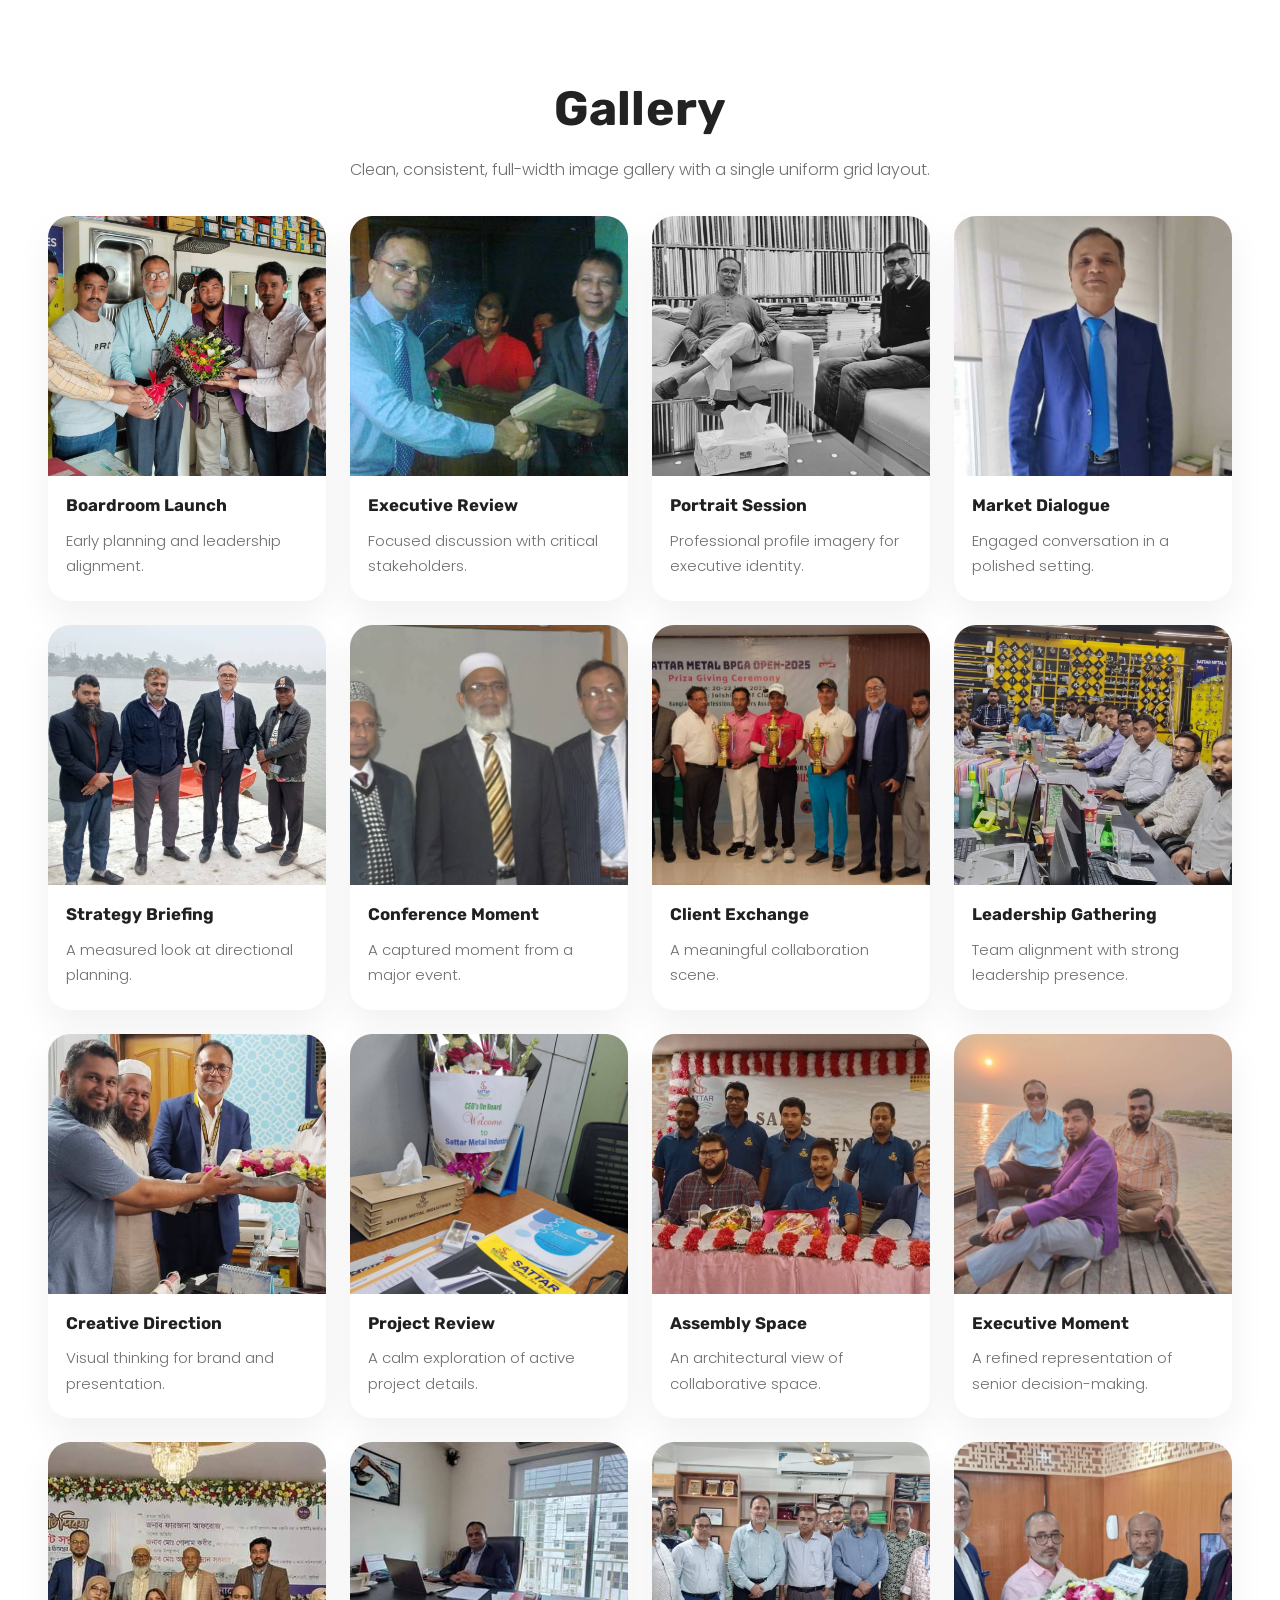
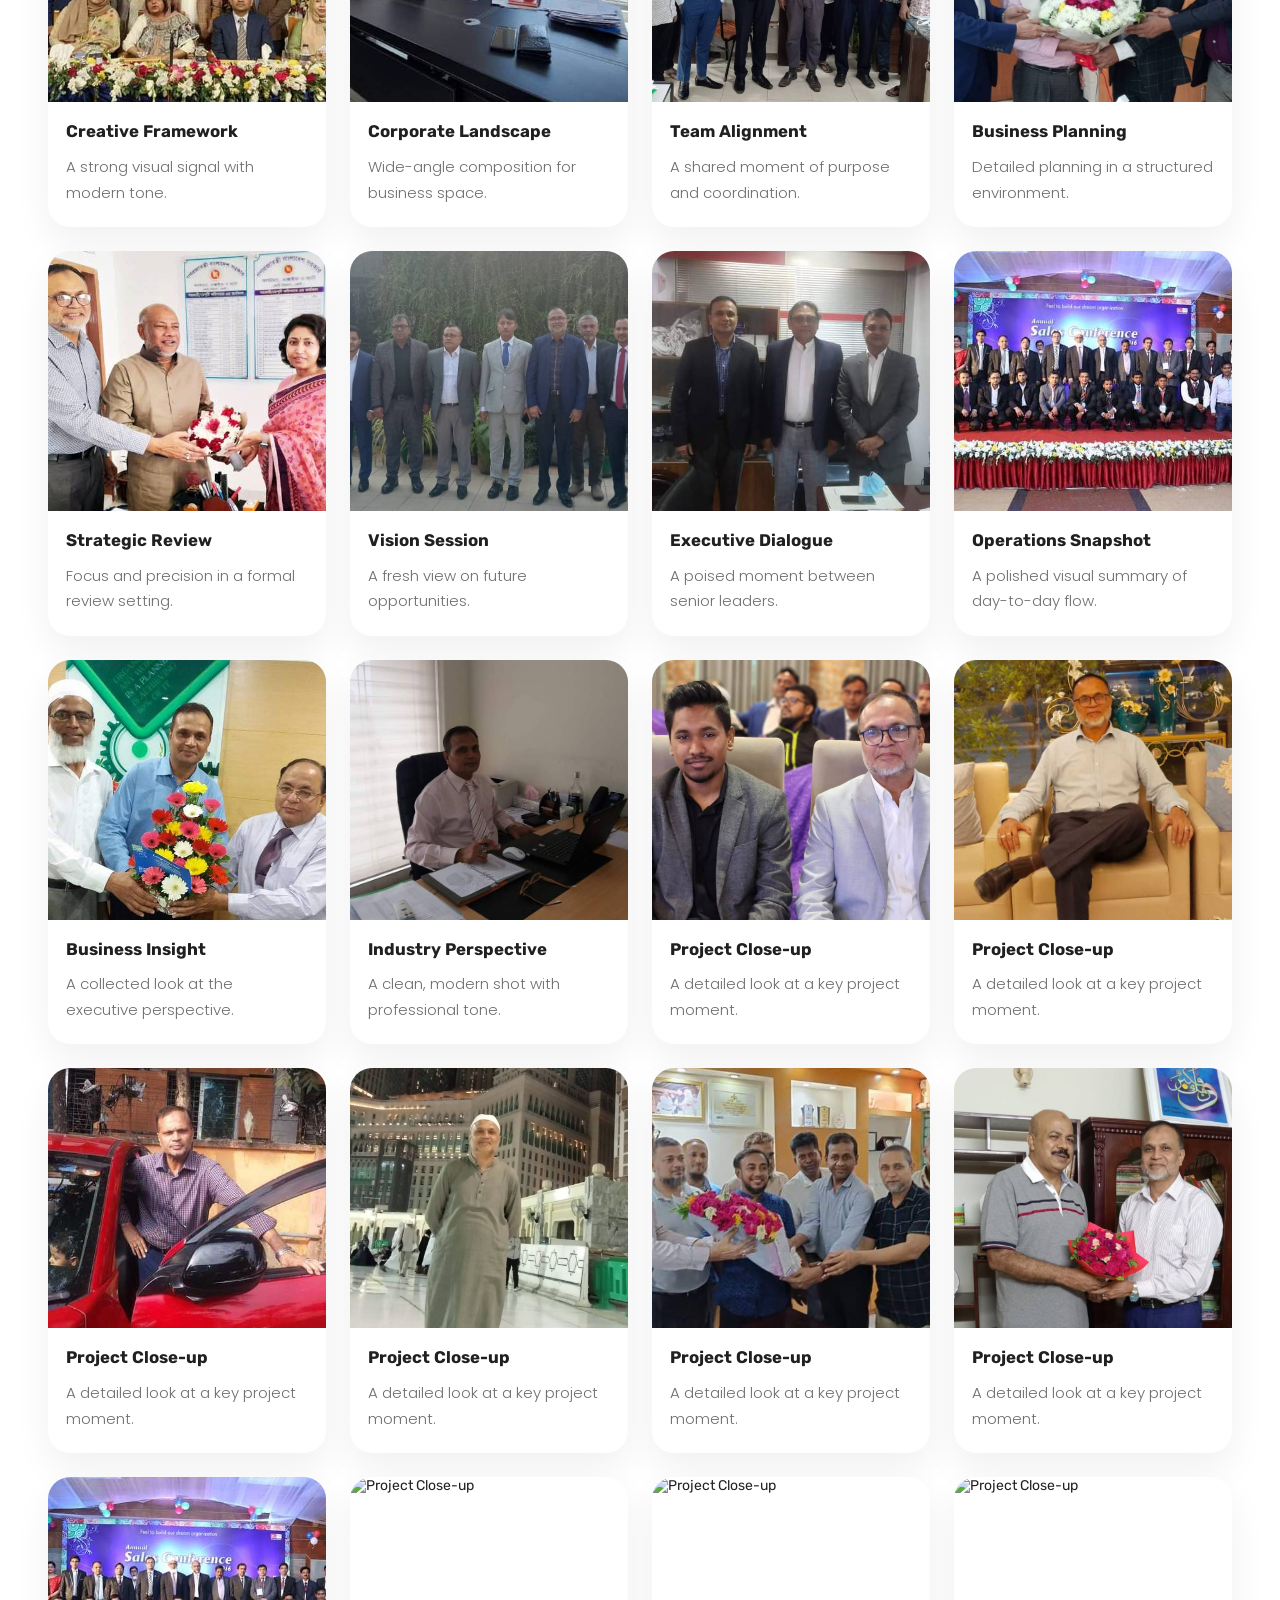
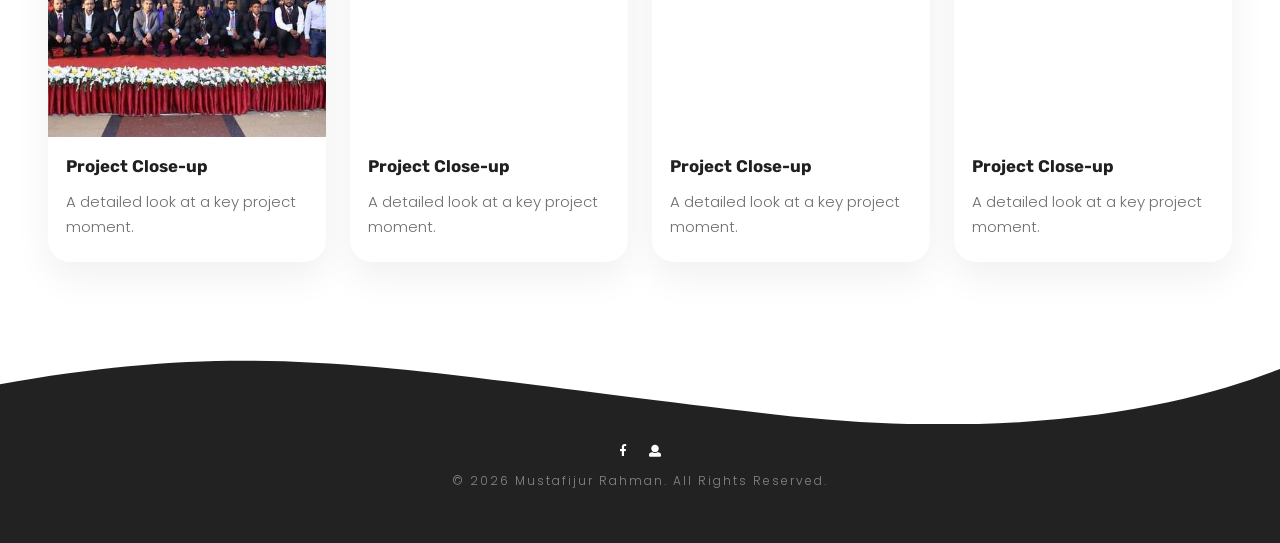
==== commit 07d63f50: "update: galary + fvt. + qualitifcation" ====
--- a/gallery.html
+++ b/gallery.html
@@ -32,225 +32,6 @@
 
     <!-- custom css -->
     <link rel="stylesheet" href="css/custom.css" />
-
-    <style>
-        .gallery-title {
-            padding: 80px 0 32px;
-            text-align: center;
-        }
-
-        .gallery-title h2 {
-            font-size: 3rem;
-            font-weight: 700;
-            letter-spacing: 0.2px;
-            margin: 0;
-            color: #222;
-        }
-
-        .gallery-title p {
-            margin: 18px auto 0;
-            max-width: 640px;
-            color: #6f6f6f;
-            font-size: 1rem;
-            line-height: 1.8;
-        }
-
-        .gallery-grid-section {
-            padding: 0 0 80px;
-        }
-
-
-        .gallery-item-image {
-            position: relative;
-            overflow: hidden;
-        }
-
-        .gallery-item-link {
-            position: absolute;
-            inset: 0;
-            z-index: 2;
-            text-indent: -9999px;
-        }
-
-        .gallery-item-overlay {
-            position: absolute;
-            inset: 0;
-            display: flex;
-            align-items: center;
-            justify-content: center;
-            background: rgba(0, 0, 0, 0.18);
-            opacity: 0;
-            transition: opacity 0.25s ease;
-            pointer-events: none;
-            z-index: 1;
-        }
-
-        .gallery-item:hover .gallery-item-overlay {
-            opacity: 1;
-        }
-
-        .gallery-item-overlay .icon {
-            width: 44px;
-            height: 44px;
-            display: flex;
-            align-items: center;
-            justify-content: center;
-            border-radius: 50%;
-            background: rgba(0, 0, 0, 0.55);
-            color: #fff;
-            font-size: 1.1rem;
-        }
-
-        .image-modal {
-            display: none;
-            position: fixed;
-            inset: 0;
-            z-index: 9999;
-            align-items: center;
-            justify-content: center;
-            background: rgba(0, 0, 0, 0.75);
-            padding: 24px;
-            overflow: auto;
-        }
-
-        .image-modal.open {
-            display: flex;
-            animation: image-modal-fade 0.25s ease;
-        }
-
-        .image-modal-content {
-            position: relative;
-            max-width: 1100px;
-            width: 100%;
-            border-radius: 24px;
-            overflow: hidden;
-            background: #111;
-            transform: scale(0.95);
-            animation: image-modal-scale 0.25s ease forwards;
-        }
-
-        .image-modal-img {
-            width: 100%;
-            height: auto;
-            display: block;
-        }
-
-        .image-modal-close {
-            position: absolute;
-            top: 18px;
-            right: 18px;
-            width: 40px;
-            height: 40px;
-            border: none;
-            background: rgba(255, 255, 255, 0.12);
-            color: #fff;
-            border-radius: 50%;
-            font-size: 1.25rem;
-            line-height: 1;
-            cursor: pointer;
-            z-index: 2;
-        }
-
-        @keyframes image-modal-fade {
-            from {
-                opacity: 0;
-            }
-
-            to {
-                opacity: 1;
-            }
-        }
-
-        @keyframes image-modal-scale {
-            from {
-                transform: scale(0.95);
-            }
-
-            to {
-                transform: scale(1);
-            }
-        }
-
-        .gallery-grid {
-            display: grid;
-            grid-template-columns: repeat(1, minmax(0, 1fr));
-            gap: 24px;
-            margin: 0 auto;
-        }
-
-        .gallery-item {
-            display: block;
-            border-radius: 22px;
-            overflow: hidden;
-            background: #fff;
-            box-shadow: 0 16px 36px rgba(0, 0, 0, 0.06);
-            transition: transform 0.3s ease, box-shadow 0.3s ease;
-        }
-
-        .gallery-item:hover {
-            transform: translateY(-4px);
-            box-shadow: 0 22px 48px rgba(0, 0, 0, 0.08);
-        }
-
-        .gallery-item img {
-            width: 100%;
-            height: 260px;
-            object-fit: cover;
-            display: block;
-            transition: transform 0.5s ease;
-        }
-
-        .gallery-item:hover img {
-            transform: scale(1.03);
-        }
-
-        .gallery-item-body {
-            padding: 18px 18px 22px;
-        }
-
-        .gallery-item-title {
-            margin: 0;
-            font-size: 1.05rem;
-            font-weight: 700;
-            line-height: 1.4;
-            color: #202020;
-        }
-
-        .gallery-item-caption {
-            margin: 10px 0 0;
-            color: #6f6f6f;
-            font-size: 0.94rem;
-            line-height: 1.7;
-        }
-
-        @media (min-width: 768px) {
-            .gallery-grid {
-                grid-template-columns: repeat(3, minmax(0, 1fr));
-            }
-        }
-
-        @media (min-width: 992px) {
-            .gallery-grid {
-                grid-template-columns: repeat(4, minmax(0, 1fr));
-            }
-        }
-
-        @media (min-width: 1300px) {
-            .gallery-grid {
-                grid-template-columns: repeat(5, minmax(0, 1fr));
-            }
-        }
-
-        @media (max-width: 576px) {
-            .gallery-title {
-                padding-top: 56px;
-            }
-
-            .gallery-item img {
-                height: 220px;
-            }
-        }
-    </style>
 </head>
 
 <body>
@@ -682,6 +463,45 @@
                         <div class="gallery-item-image">
                             <img src="img/Gallary/25.jpg" alt="Project Close-up">
                             <a class="gallery-item-link" href="img/Gallary/25.jpg" aria-label="Open full image"></a>
+                            <div class="gallery-item-overlay">
+                                <span class="icon icon-basic-eye"></span>
+                            </div>
+                        </div>
+                        <div class="gallery-item-body">
+                            <h3 class="gallery-item-title">Project Close-up</h3>
+                            <p class="gallery-item-caption">A detailed look at a key project moment.</p>
+                        </div>
+                    </article>
+                    <article class="gallery-item">
+                        <div class="gallery-item-image">
+                            <img src="img/Gallary/29.jpeg" alt="Project Close-up">
+                            <a class="gallery-item-link" href="img/Gallary/29.jpeg" aria-label="Open full image"></a>
+                            <div class="gallery-item-overlay">
+                                <span class="icon icon-basic-eye"></span>
+                            </div>
+                        </div>
+                        <div class="gallery-item-body">
+                            <h3 class="gallery-item-title">Project Close-up</h3>
+                            <p class="gallery-item-caption">A detailed look at a key project moment.</p>
+                        </div>
+                    </article>
+                    <article class="gallery-item">
+                        <div class="gallery-item-image">
+                            <img src="img/Gallary/30.jpeg" alt="Project Close-up">
+                            <a class="gallery-item-link" href="img/Gallary/30.jpeg" aria-label="Open full image"></a>
+                            <div class="gallery-item-overlay">
+                                <span class="icon icon-basic-eye"></span>
+                            </div>
+                        </div>
+                        <div class="gallery-item-body">
+                            <h3 class="gallery-item-title">Project Close-up</h3>
+                            <p class="gallery-item-caption">A detailed look at a key project moment.</p>
+                        </div>
+                    </article>
+                    <article class="gallery-item">
+                        <div class="gallery-item-image">
+                            <img src="img/Gallary/31.jpeg" alt="Project Close-up">
+                            <a class="gallery-item-link" href="img/Gallary/31.jpeg" aria-label="Open full image"></a>
                             <div class="gallery-item-overlay">
                                 <span class="icon icon-basic-eye"></span>
                             </div>
--- a/css/custom.css
+++ b/css/custom.css
@@ -154,7 +154,7 @@
     opacity: 1;
 }
 
-.mt-80{
+.mt-80 {
     margin-top: 80px;
 }
 
@@ -184,7 +184,7 @@
 }
 
 .blockquote-footer {
-    font-size: 115%!important;
+    font-size: 115% !important;
 }
 
 .favorite-section {
@@ -297,3 +297,220 @@
     }
 }
 
+/* Gallery */
+.gallery-title {
+    padding: 80px 0 32px;
+    text-align: center;
+}
+
+.gallery-title h2 {
+    font-size: 3rem;
+    font-weight: 700;
+    letter-spacing: 0.2px;
+    margin: 0;
+    color: #222;
+}
+
+.gallery-title p {
+    margin: 18px auto 0;
+    max-width: 640px;
+    color: #6f6f6f;
+    font-size: 1rem;
+    line-height: 1.8;
+}
+
+.gallery-grid-section {
+    padding: 0 0 80px;
+}
+
+
+.gallery-item-image {
+    position: relative;
+    overflow: hidden;
+}
+
+.gallery-item-link {
+    position: absolute;
+    inset: 0;
+    z-index: 2;
+    text-indent: -9999px;
+}
+
+.gallery-item-overlay {
+    position: absolute;
+    inset: 0;
+    display: flex;
+    align-items: center;
+    justify-content: center;
+    background: rgba(0, 0, 0, 0.18);
+    opacity: 0;
+    transition: opacity 0.25s ease;
+    pointer-events: none;
+    z-index: 1;
+}
+
+.gallery-item:hover .gallery-item-overlay {
+    opacity: 1;
+}
+
+.gallery-item-overlay .icon {
+    width: 44px;
+    height: 44px;
+    display: flex;
+    align-items: center;
+    justify-content: center;
+    border-radius: 50%;
+    background: rgba(0, 0, 0, 0.55);
+    color: #fff;
+    font-size: 1.1rem;
+}
+
+.image-modal {
+    display: none;
+    position: fixed;
+    inset: 0;
+    z-index: 9999;
+    align-items: center;
+    justify-content: center;
+    background: rgba(0, 0, 0, 0.75);
+    padding: 24px;
+    overflow: auto;
+}
+
+.image-modal.open {
+    display: flex;
+    animation: image-modal-fade 0.25s ease;
+}
+
+.image-modal-content {
+    position: relative;
+    max-width: 1100px;
+    width: 100%;
+    border-radius: 24px;
+    overflow: hidden;
+    background: #111;
+    transform: scale(0.95);
+    animation: image-modal-scale 0.25s ease forwards;
+}
+
+.image-modal-img {
+    width: 100%;
+    height: auto;
+    display: block;
+}
+
+.image-modal-close {
+    position: absolute;
+    top: 18px;
+    right: 18px;
+    width: 40px;
+    height: 40px;
+    border: none;
+    background: rgba(255, 255, 255, 0.12);
+    color: #fff;
+    border-radius: 50%;
+    font-size: 1.25rem;
+    line-height: 1;
+    cursor: pointer;
+    z-index: 2;
+}
+
+@keyframes image-modal-fade {
+    from {
+        opacity: 0;
+    }
+
+    to {
+        opacity: 1;
+    }
+}
+
+@keyframes image-modal-scale {
+    from {
+        transform: scale(0.95);
+    }
+
+    to {
+        transform: scale(1);
+    }
+}
+
+.gallery-grid {
+    display: grid;
+    grid-template-columns: repeat(1, minmax(0, 1fr));
+    gap: 24px;
+    margin: 0 auto;
+}
+
+.gallery-item {
+    display: block;
+    border-radius: 22px;
+    overflow: hidden;
+    background: #fff;
+    box-shadow: 0 16px 36px rgba(0, 0, 0, 0.06);
+    transition: transform 0.3s ease, box-shadow 0.3s ease;
+}
+
+.gallery-item:hover {
+    transform: translateY(-4px);
+    box-shadow: 0 22px 48px rgba(0, 0, 0, 0.08);
+}
+
+.gallery-item img {
+    width: 100%;
+    height: 260px;
+    object-fit: cover;
+    display: block;
+    transition: transform 0.5s ease;
+}
+
+.gallery-item:hover img {
+    transform: scale(1.03);
+}
+
+.gallery-item-body {
+    padding: 18px 18px 22px;
+}
+
+.gallery-item-title {
+    margin: 0;
+    font-size: 1.05rem;
+    font-weight: 700;
+    line-height: 1.4;
+    color: #202020;
+}
+
+.gallery-item-caption {
+    margin: 10px 0 0;
+    color: #6f6f6f;
+    font-size: 0.94rem;
+    line-height: 1.7;
+}
+
+@media (min-width: 768px) {
+    .gallery-grid {
+        grid-template-columns: repeat(3, minmax(0, 1fr));
+    }
+}
+
+@media (min-width: 992px) {
+    .gallery-grid {
+        grid-template-columns: repeat(4, minmax(0, 1fr));
+    }
+}
+
+@media (min-width: 1300px) {
+    .gallery-grid {
+        grid-template-columns: repeat(5, minmax(0, 1fr));
+    }
+}
+
+@media (max-width: 576px) {
+    .gallery-title {
+        padding-top: 56px;
+    }
+
+    .gallery-item img {
+        height: 220px;
+    }
+}
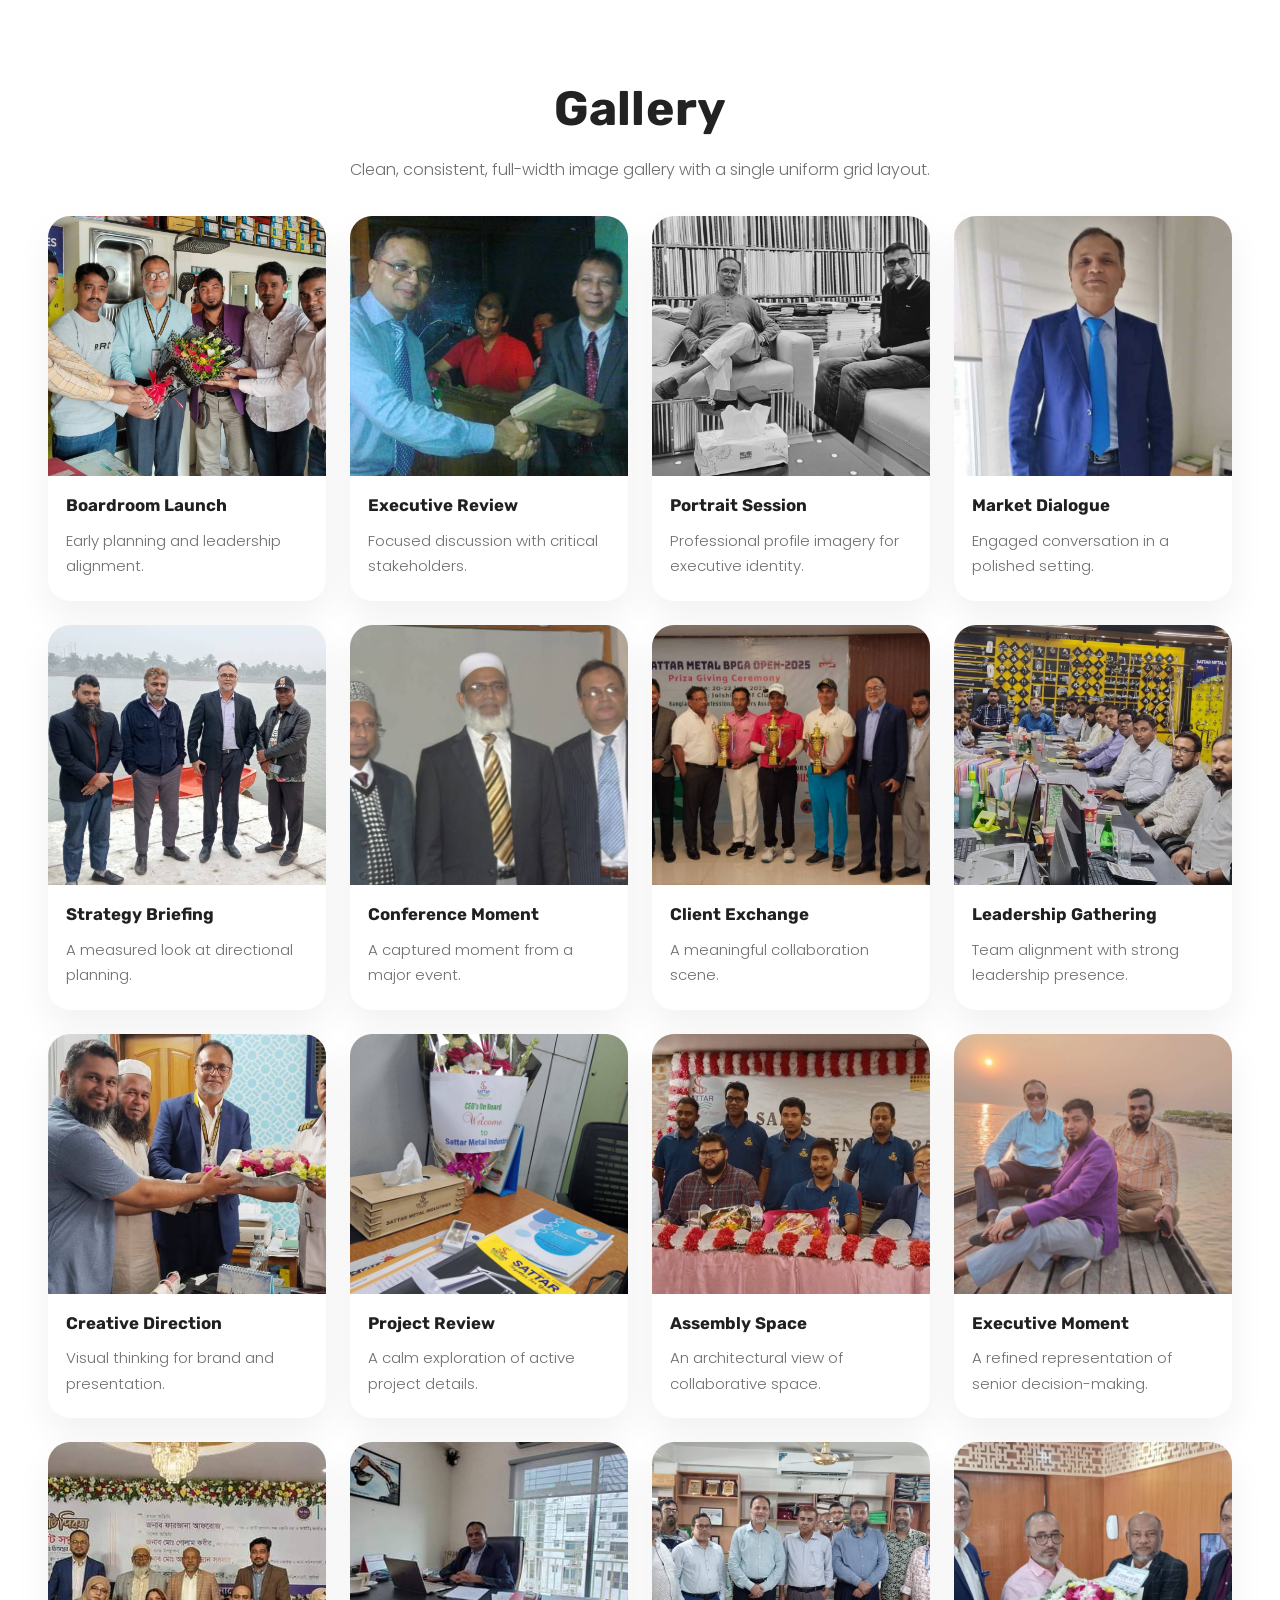
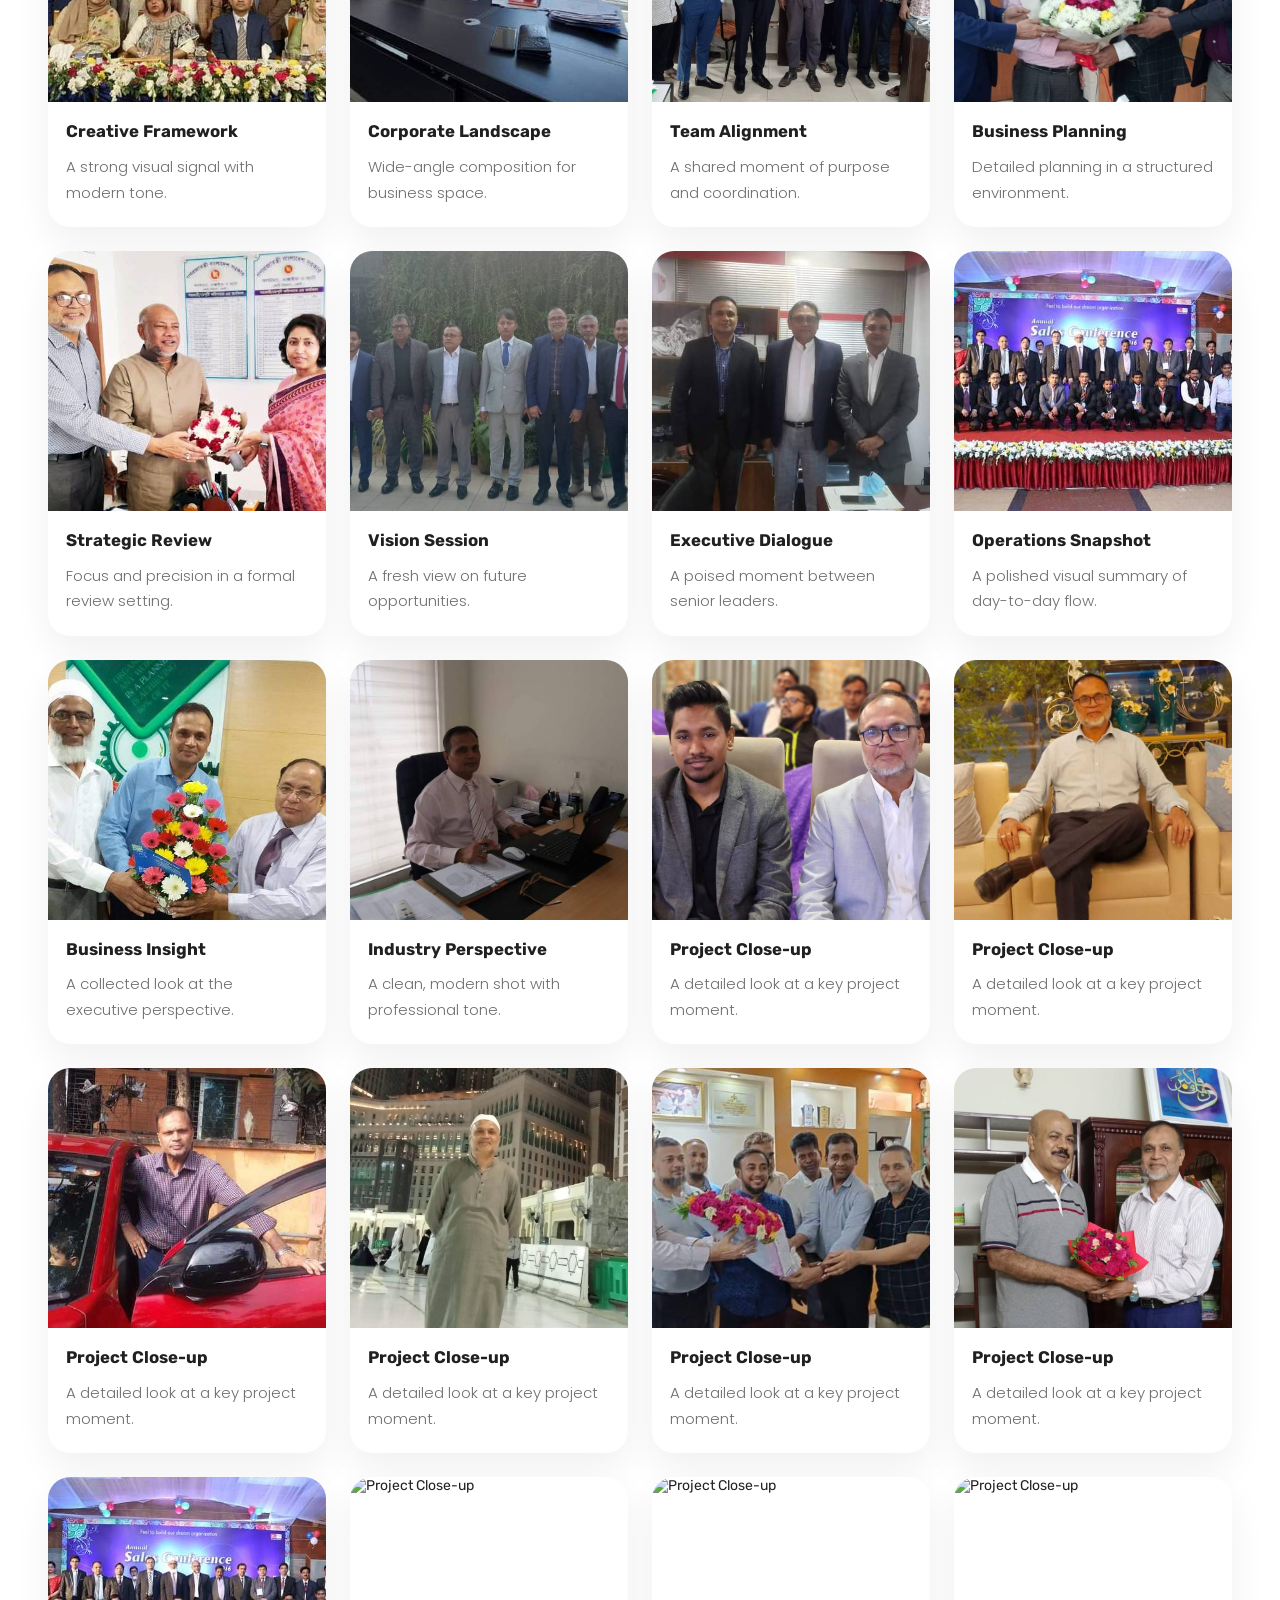
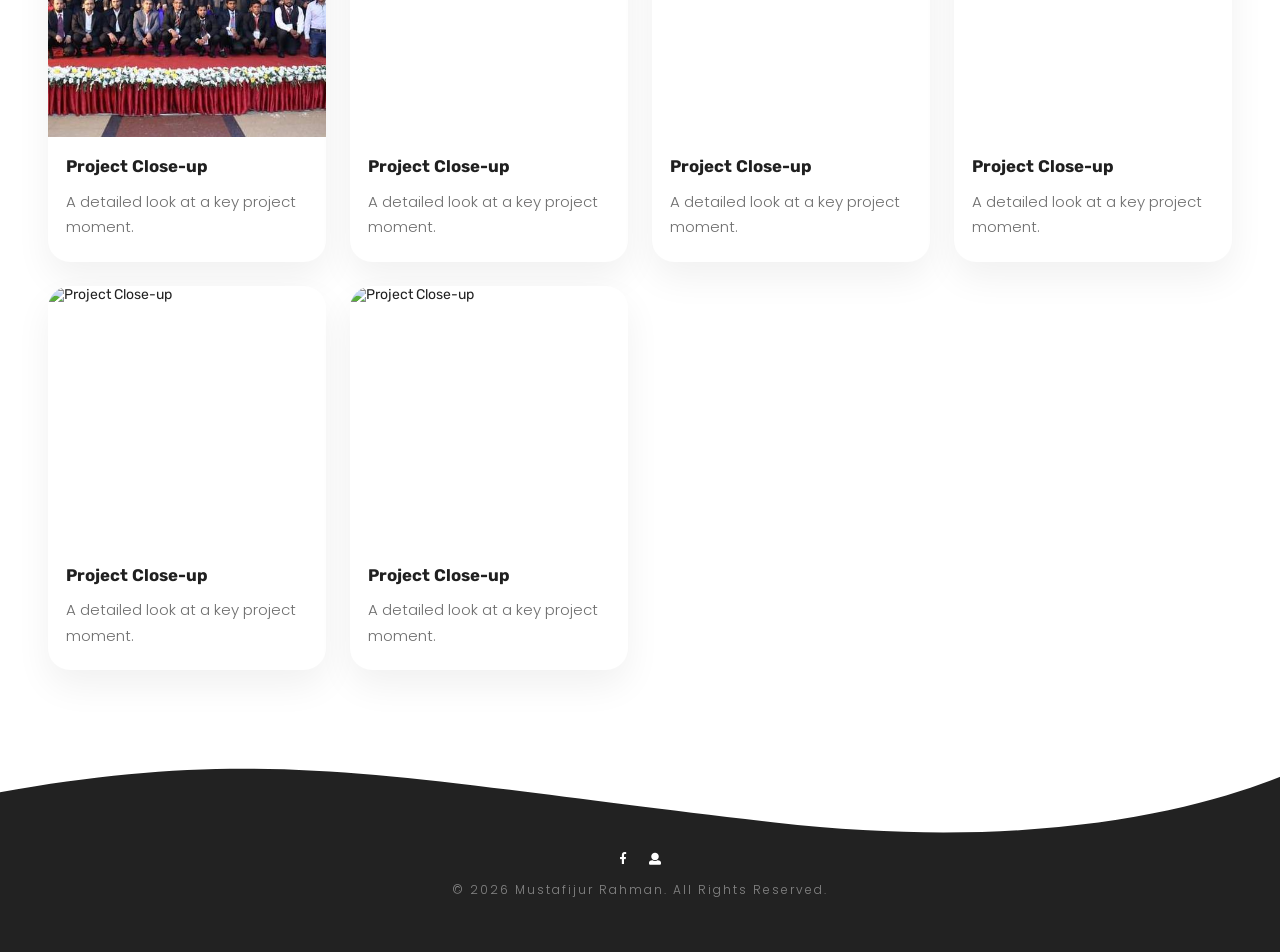
==== commit 7ae92db3: "update: gallery" ====
--- a/gallery.html
+++ b/gallery.html
@@ -502,6 +502,32 @@
                         <div class="gallery-item-image">
                             <img src="img/Gallary/31.jpeg" alt="Project Close-up">
                             <a class="gallery-item-link" href="img/Gallary/31.jpeg" aria-label="Open full image"></a>
+                            <div class="gallery-item-overlay">
+                                <span class="icon icon-basic-eye"></span>
+                            </div>
+                        </div>
+                        <div class="gallery-item-body">
+                            <h3 class="gallery-item-title">Project Close-up</h3>
+                            <p class="gallery-item-caption">A detailed look at a key project moment.</p>
+                        </div>
+                    </article>
+                    <article class="gallery-item">
+                        <div class="gallery-item-image">
+                            <img src="img/Gallary/32.jpeg" alt="Project Close-up">
+                            <a class="gallery-item-link" href="img/Gallary/32.jpeg" aria-label="Open full image"></a>
+                            <div class="gallery-item-overlay">
+                                <span class="icon icon-basic-eye"></span>
+                            </div>
+                        </div>
+                        <div class="gallery-item-body">
+                            <h3 class="gallery-item-title">Project Close-up</h3>
+                            <p class="gallery-item-caption">A detailed look at a key project moment.</p>
+                        </div>
+                    </article>
+                    <article class="gallery-item">
+                        <div class="gallery-item-image">
+                            <img src="img/Gallary/33.jpeg" alt="Project Close-up">
+                            <a class="gallery-item-link" href="img/Gallary/33.jpeg" aria-label="Open full image"></a>
                             <div class="gallery-item-overlay">
                                 <span class="icon icon-basic-eye"></span>
                             </div>
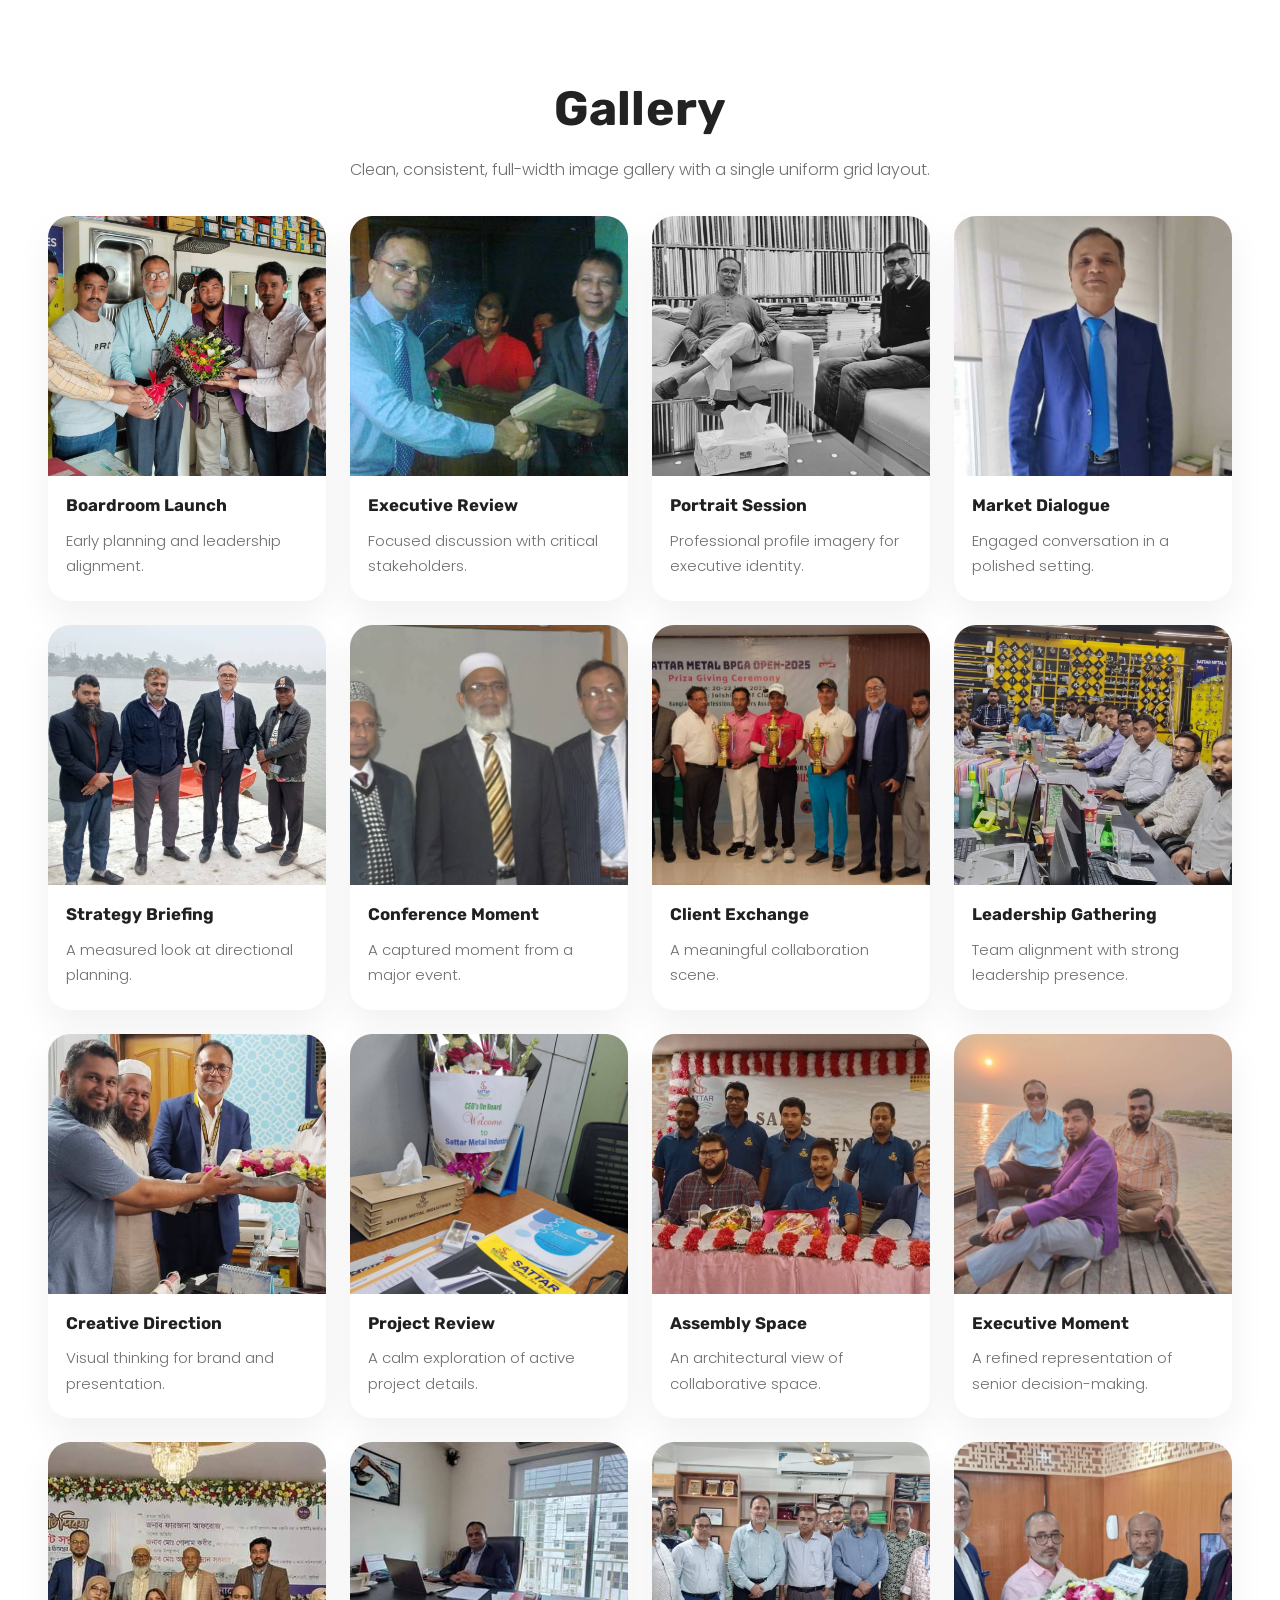
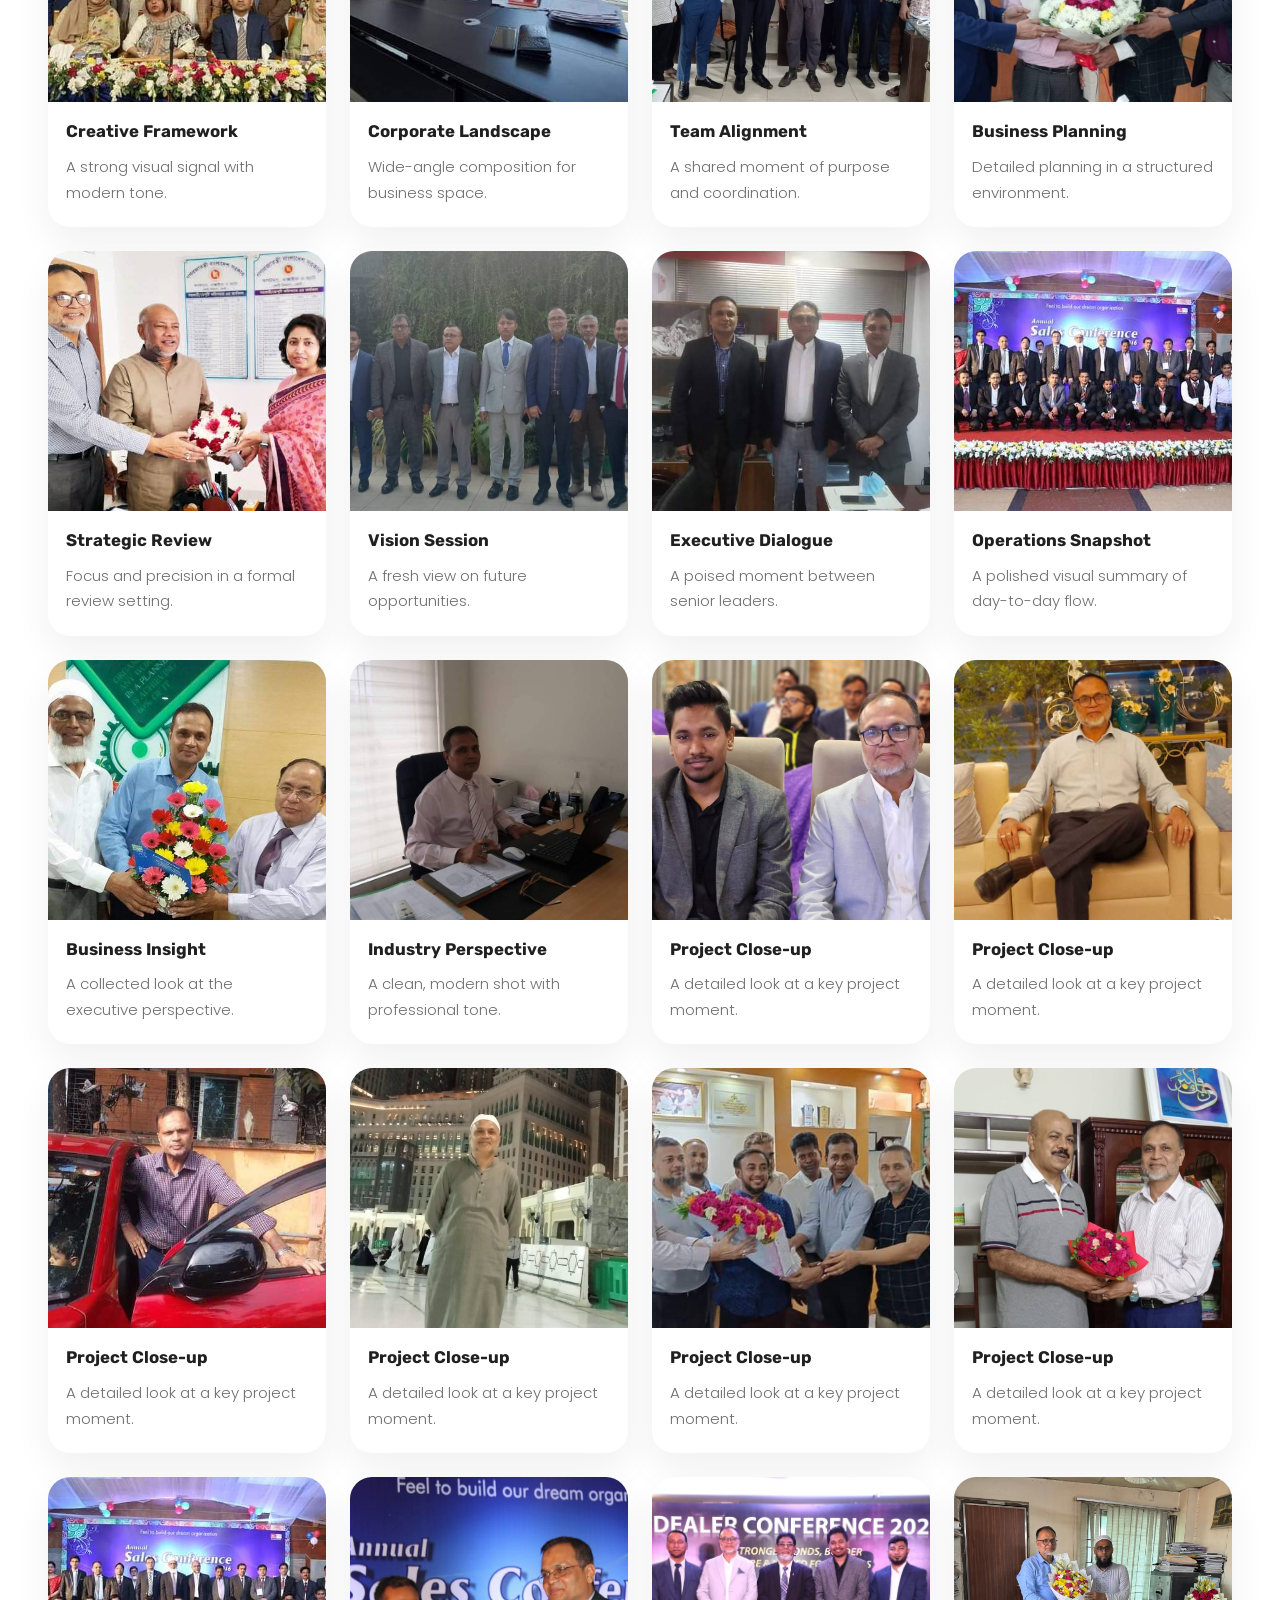
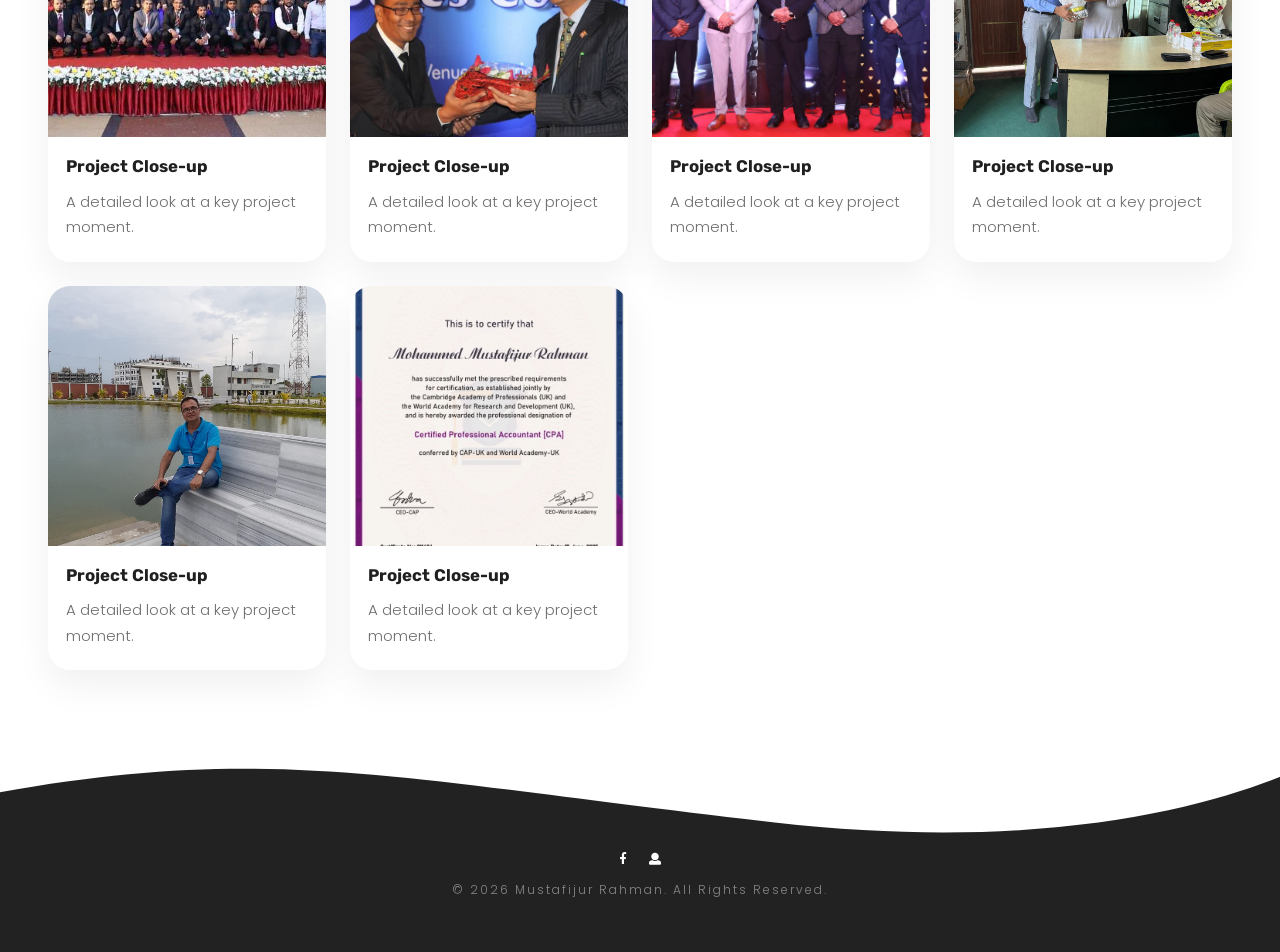
==== commit 78361888: "update: spelling mistakes" ====
--- a/gallery.html
+++ b/gallery.html
@@ -96,8 +96,8 @@
                 <div class="gallery-grid">
                     <article class="gallery-item">
                         <div class="gallery-item-image">
-                            <img src="img/Gallary/7.jpg" alt="Boardroom Launch">
-                            <a class="gallery-item-link" href="img/Gallary/7.jpg" aria-label="Open full image"></a>
+                            <img src="img/Gallery/7.jpg" alt="Boardroom Launch">
+                            <a class="gallery-item-link" href="img/Gallery/7.jpg" aria-label="Open full image"></a>
                             <div class="gallery-item-overlay">
                                 <span class="icon icon-basic-eye"></span>
                             </div>
@@ -109,8 +109,8 @@
                     </article>
                     <article class="gallery-item">
                         <div class="gallery-item-image">
-                            <img src="img/Gallary/4.jpg" alt="Executive Review">
-                            <a class="gallery-item-link" href="img/Gallary/4.jpg" aria-label="Open full image"></a>
+                            <img src="img/Gallery/4.jpg" alt="Executive Review">
+                            <a class="gallery-item-link" href="img/Gallery/4.jpg" aria-label="Open full image"></a>
                             <div class="gallery-item-overlay">
                                 <span class="icon icon-basic-eye"></span>
                             </div>
@@ -122,8 +122,8 @@
                     </article>
                     <article class="gallery-item">
                         <div class="gallery-item-image">
-                            <img src="img/Gallary/19.jpg" alt="Portrait Session">
-                            <a class="gallery-item-link" href="img/Gallary/19.jpg" aria-label="Open full image"></a>
+                            <img src="img/Gallery/19.jpg" alt="Portrait Session">
+                            <a class="gallery-item-link" href="img/Gallery/19.jpg" aria-label="Open full image"></a>
                             <div class="gallery-item-overlay">
                                 <span class="icon icon-basic-eye"></span>
                             </div>
@@ -135,8 +135,8 @@
                     </article>
                     <article class="gallery-item">
                         <div class="gallery-item-image">
-                            <img src="img/Gallary/2.jpg" alt="Market Dialogue" style="object-position: center 15%;">
-                            <a class="gallery-item-link" href="img/Gallary/2.jpg" aria-label="Open full image"></a>
+                            <img src="img/Gallery/2.jpg" alt="Market Dialogue" style="object-position: center 15%;">
+                            <a class="gallery-item-link" href="img/Gallery/2.jpg" aria-label="Open full image"></a>
                             <div class="gallery-item-overlay">
                                 <span class="icon icon-basic-eye"></span>
                             </div>
@@ -148,8 +148,8 @@
                     </article>
                     <article class="gallery-item">
                         <div class="gallery-item-image">
-                            <img src="img/Gallary/18.jpg" alt="Strategy Briefing">
-                            <a class="gallery-item-link" href="img/Gallary/18.jpg" aria-label="Open full image"></a>
+                            <img src="img/Gallery/18.jpg" alt="Strategy Briefing">
+                            <a class="gallery-item-link" href="img/Gallery/18.jpg" aria-label="Open full image"></a>
                             <div class="gallery-item-overlay">
                                 <span class="icon icon-basic-eye"></span>
                             </div>
@@ -161,8 +161,8 @@
                     </article>
                     <article class="gallery-item">
                         <div class="gallery-item-image">
-                            <img src="img/Gallary/20.jpg" alt="Conference Moment">
-                            <a class="gallery-item-link" href="img/Gallary/20.jpg" aria-label="Open full image"></a>
+                            <img src="img/Gallery/20.jpg" alt="Conference Moment">
+                            <a class="gallery-item-link" href="img/Gallery/20.jpg" aria-label="Open full image"></a>
                             <div class="gallery-item-overlay">
                                 <span class="icon icon-basic-eye"></span>
                             </div>
@@ -174,8 +174,8 @@
                     </article>
                     <article class="gallery-item">
                         <div class="gallery-item-image">
-                            <img src="img/Gallary/8.jpg" alt="Client Exchange">
-                            <a class="gallery-item-link" href="img/Gallary/8.jpg" aria-label="Open full image"></a>
+                            <img src="img/Gallery/8.jpg" alt="Client Exchange">
+                            <a class="gallery-item-link" href="img/Gallery/8.jpg" aria-label="Open full image"></a>
                             <div class="gallery-item-overlay">
                                 <span class="icon icon-basic-eye"></span>
                             </div>
@@ -187,8 +187,8 @@
                     </article>
                     <article class="gallery-item">
                         <div class="gallery-item-image">
-                            <img src="img/Gallary/9.jpg" alt="Leadership Gathering">
-                            <a class="gallery-item-link" href="img/Gallary/9.jpg" aria-label="Open full image"></a>
+                            <img src="img/Gallery/9.jpg" alt="Leadership Gathering">
+                            <a class="gallery-item-link" href="img/Gallery/9.jpg" aria-label="Open full image"></a>
                             <div class="gallery-item-overlay">
                                 <span class="icon icon-basic-eye"></span>
                             </div>
@@ -200,8 +200,8 @@
                     </article>
                     <article class="gallery-item">
                         <div class="gallery-item-image">
-                            <img src="img/Gallary/10.jpg" alt="Creative Direction">
-                            <a class="gallery-item-link" href="img/Gallary/10.jpg" aria-label="Open full image"></a>
+                            <img src="img/Gallery/10.jpg" alt="Creative Direction">
+                            <a class="gallery-item-link" href="img/Gallery/10.jpg" aria-label="Open full image"></a>
                             <div class="gallery-item-overlay">
                                 <span class="icon icon-basic-eye"></span>
                             </div>
@@ -213,8 +213,8 @@
                     </article>
                     <article class="gallery-item">
                         <div class="gallery-item-image">
-                            <img src="img/Gallary/21.jpg" alt="Project Review">
-                            <a class="gallery-item-link" href="img/Gallary/21.jpg" aria-label="Open full image"></a>
+                            <img src="img/Gallery/21.jpg" alt="Project Review">
+                            <a class="gallery-item-link" href="img/Gallery/21.jpg" aria-label="Open full image"></a>
                             <div class="gallery-item-overlay">
                                 <span class="icon icon-basic-eye"></span>
                             </div>
@@ -226,8 +226,8 @@
                     </article>
                     <article class="gallery-item">
                         <div class="gallery-item-image">
-                            <img src="img/Gallary/11.jpg" alt="Assembly Space">
-                            <a class="gallery-item-link" href="img/Gallary/11.jpg" aria-label="Open full image"></a>
+                            <img src="img/Gallery/11.jpg" alt="Assembly Space">
+                            <a class="gallery-item-link" href="img/Gallery/11.jpg" aria-label="Open full image"></a>
                             <div class="gallery-item-overlay">
                                 <span class="icon icon-basic-eye"></span>
                             </div>
@@ -239,8 +239,8 @@
                     </article>
                     <article class="gallery-item">
                         <div class="gallery-item-image">
-                            <img src="img/Gallary/22.jpg" alt="Executive Moment">
-                            <a class="gallery-item-link" href="img/Gallary/22.jpg" aria-label="Open full image"></a>
+                            <img src="img/Gallery/22.jpg" alt="Executive Moment">
+                            <a class="gallery-item-link" href="img/Gallery/22.jpg" aria-label="Open full image"></a>
                             <div class="gallery-item-overlay">
                                 <span class="icon icon-basic-eye"></span>
                             </div>
@@ -252,8 +252,8 @@
                     </article>
                     <article class="gallery-item">
                         <div class="gallery-item-image">
-                            <img src="img/Gallary/15.jpg" alt="Creative Framework">
-                            <a class="gallery-item-link" href="img/Gallary/15.jpg" aria-label="Open full image"></a>
+                            <img src="img/Gallery/15.jpg" alt="Creative Framework">
+                            <a class="gallery-item-link" href="img/Gallery/15.jpg" aria-label="Open full image"></a>
                             <div class="gallery-item-overlay">
                                 <span class="icon icon-basic-eye"></span>
                             </div>
@@ -265,8 +265,8 @@
                     </article>
                     <article class="gallery-item">
                         <div class="gallery-item-image">
-                            <img src="img/Gallary/6.jpg" alt="Corporate Landscape">
-                            <a class="gallery-item-link" href="img/Gallary/6.jpg" aria-label="Open full image"></a>
+                            <img src="img/Gallery/6.jpg" alt="Corporate Landscape">
+                            <a class="gallery-item-link" href="img/Gallery/6.jpg" aria-label="Open full image"></a>
                             <div class="gallery-item-overlay">
                                 <span class="icon icon-basic-eye"></span>
                             </div>
@@ -278,8 +278,8 @@
                     </article>
                     <article class="gallery-item">
                         <div class="gallery-item-image">
-                            <img src="img/Gallary/23.jpg" alt="Team Alignment">
-                            <a class="gallery-item-link" href="img/Gallary/23.jpg" aria-label="Open full image"></a>
+                            <img src="img/Gallery/23.jpg" alt="Team Alignment">
+                            <a class="gallery-item-link" href="img/Gallery/23.jpg" aria-label="Open full image"></a>
                             <div class="gallery-item-overlay">
                                 <span class="icon icon-basic-eye"></span>
                             </div>
@@ -291,8 +291,8 @@
                     </article>
                     <article class="gallery-item">
                         <div class="gallery-item-image">
-                            <img src="img/Gallary/12.jpg" alt="Business Planning">
-                            <a class="gallery-item-link" href="img/Gallary/12.jpg" aria-label="Open full image"></a>
+                            <img src="img/Gallery/12.jpg" alt="Business Planning">
+                            <a class="gallery-item-link" href="img/Gallery/12.jpg" aria-label="Open full image"></a>
                             <div class="gallery-item-overlay">
                                 <span class="icon icon-basic-eye"></span>
                             </div>
@@ -304,8 +304,8 @@
                     </article>
                     <article class="gallery-item">
                         <div class="gallery-item-image">
-                            <img src="img/Gallary/13.jpg" alt="Strategic Review">
-                            <a class="gallery-item-link" href="img/Gallary/13.jpg" aria-label="Open full image"></a>
+                            <img src="img/Gallery/13.jpg" alt="Strategic Review">
+                            <a class="gallery-item-link" href="img/Gallery/13.jpg" aria-label="Open full image"></a>
                             <div class="gallery-item-overlay">
                                 <span class="icon icon-basic-eye"></span>
                             </div>
@@ -317,8 +317,8 @@
                     </article>
                     <article class="gallery-item">
                         <div class="gallery-item-image">
-                            <img src="img/Gallary/14.jpg" alt="Vision Session">
-                            <a class="gallery-item-link" href="img/Gallary/14.jpg" aria-label="Open full image"></a>
+                            <img src="img/Gallery/14.jpg" alt="Vision Session">
+                            <a class="gallery-item-link" href="img/Gallery/14.jpg" aria-label="Open full image"></a>
                             <div class="gallery-item-overlay">
                                 <span class="icon icon-basic-eye"></span>
                             </div>
@@ -330,8 +330,8 @@
                     </article>
                     <article class="gallery-item">
                         <div class="gallery-item-image">
-                            <img src="img/Gallary/24.jpg" alt="Executive Dialogue">
-                            <a class="gallery-item-link" href="img/Gallary/24.jpg" aria-label="Open full image"></a>
+                            <img src="img/Gallery/24.jpg" alt="Executive Dialogue">
+                            <a class="gallery-item-link" href="img/Gallery/24.jpg" aria-label="Open full image"></a>
                             <div class="gallery-item-overlay">
                                 <span class="icon icon-basic-eye"></span>
                             </div>
@@ -343,8 +343,8 @@
                     </article>
                     <article class="gallery-item">
                         <div class="gallery-item-image">
-                            <img src="img/Gallary/25.jpg" alt="Operations Snapshot">
-                            <a class="gallery-item-link" href="img/Gallary/25.jpg" aria-label="Open full image"></a>
+                            <img src="img/Gallery/25.jpg" alt="Operations Snapshot">
+                            <a class="gallery-item-link" href="img/Gallery/25.jpg" aria-label="Open full image"></a>
                             <div class="gallery-item-overlay">
                                 <span class="icon icon-basic-eye"></span>
                             </div>
@@ -356,8 +356,8 @@
                     </article>
                     <article class="gallery-item">
                         <div class="gallery-item-image">
-                            <img src="img/Gallary/26.jpg" alt="Business Insight" style="object-position: center 20%;">
-                            <a class="gallery-item-link" href="img/Gallary/26.jpg" aria-label="Open full image"></a>
+                            <img src="img/Gallery/26.jpg" alt="Business Insight" style="object-position: center 20%;">
+                            <a class="gallery-item-link" href="img/Gallery/26.jpg" aria-label="Open full image"></a>
                             <div class="gallery-item-overlay">
                                 <span class="icon icon-basic-eye"></span>
                             </div>
@@ -369,8 +369,8 @@
                     </article>
                     <article class="gallery-item">
                         <div class="gallery-item-image">
-                            <img src="img/Gallary/27.jpg" alt="Industry Perspective">
-                            <a class="gallery-item-link" href="img/Gallary/27.jpg" aria-label="Open full image"></a>
+                            <img src="img/Gallery/27.jpg" alt="Industry Perspective">
+                            <a class="gallery-item-link" href="img/Gallery/27.jpg" aria-label="Open full image"></a>
                             <div class="gallery-item-overlay">
                                 <span class="icon icon-basic-eye"></span>
                             </div>
@@ -382,8 +382,8 @@
                     </article>
                     <article class="gallery-item">
                         <div class="gallery-item-image">
-                            <img src="img/Gallary/28.jpg" alt="Project Close-up">
-                            <a class="gallery-item-link" href="img/Gallary/28.jpg" aria-label="Open full image"></a>
+                            <img src="img/Gallery/28.jpg" alt="Project Close-up">
+                            <a class="gallery-item-link" href="img/Gallery/28.jpg" aria-label="Open full image"></a>
                             <div class="gallery-item-overlay">
                                 <span class="icon icon-basic-eye"></span>
                             </div>
@@ -396,138 +396,138 @@
                     <!-- missing -->
                     <article class="gallery-item">
                         <div class="gallery-item-image">
-                            <img src="img/Gallary/1.jpg" alt="Project Close-up" style="object-position: center 20%;">
-                            <a class="gallery-item-link" href="img/Gallary/1.jpg" aria-label="Open full image"></a>
-                            <div class="gallery-item-overlay">
-                                <span class="icon icon-basic-eye"></span>
-                            </div>
-                        </div>
-                        <div class="gallery-item-body">
-                            <h3 class="gallery-item-title">Project Close-up</h3>
-                            <p class="gallery-item-caption">A detailed look at a key project moment.</p>
-                        </div>
-                    </article>
-                    <article class="gallery-item">
-                        <div class="gallery-item-image">
-                            <img src="img/Gallary/3.jpg" alt="Project Close-up">
-                            <a class="gallery-item-link" href="img/Gallary/3.jpg" aria-label="Open full image"></a>
-                            <div class="gallery-item-overlay">
-                                <span class="icon icon-basic-eye"></span>
-                            </div>
-                        </div>
-                        <div class="gallery-item-body">
-                            <h3 class="gallery-item-title">Project Close-up</h3>
-                            <p class="gallery-item-caption">A detailed look at a key project moment.</p>
-                        </div>
-                    </article>
-                    <article class="gallery-item">
-                        <div class="gallery-item-image">
-                            <img src="img/Gallary/5.jpg" alt="Project Close-up">
-                            <a class="gallery-item-link" href="img/Gallary/5.jpg" aria-label="Open full image"></a>
-                            <div class="gallery-item-overlay">
-                                <span class="icon icon-basic-eye"></span>
-                            </div>
-                        </div>
-                        <div class="gallery-item-body">
-                            <h3 class="gallery-item-title">Project Close-up</h3>
-                            <p class="gallery-item-caption">A detailed look at a key project moment.</p>
-                        </div>
-                    </article>
-                    <article class="gallery-item">
-                        <div class="gallery-item-image">
-                            <img src="img/Gallary/16.jpg" alt="Project Close-up">
-                            <a class="gallery-item-link" href="img/Gallary/16.jpg" aria-label="Open full image"></a>
-                            <div class="gallery-item-overlay">
-                                <span class="icon icon-basic-eye"></span>
-                            </div>
-                        </div>
-                        <div class="gallery-item-body">
-                            <h3 class="gallery-item-title">Project Close-up</h3>
-                            <p class="gallery-item-caption">A detailed look at a key project moment.</p>
-                        </div>
-                    </article>
-                    <article class="gallery-item">
-                        <div class="gallery-item-image">
-                            <img src="img/Gallary/17.jpg" alt="Project Close-up">
-                            <a class="gallery-item-link" href="img/Gallary/17.jpg" aria-label="Open full image"></a>
-                            <div class="gallery-item-overlay">
-                                <span class="icon icon-basic-eye"></span>
-                            </div>
-                        </div>
-                        <div class="gallery-item-body">
-                            <h3 class="gallery-item-title">Project Close-up</h3>
-                            <p class="gallery-item-caption">A detailed look at a key project moment.</p>
-                        </div>
-                    </article>
-                    <article class="gallery-item">
-                        <div class="gallery-item-image">
-                            <img src="img/Gallary/25.jpg" alt="Project Close-up">
-                            <a class="gallery-item-link" href="img/Gallary/25.jpg" aria-label="Open full image"></a>
-                            <div class="gallery-item-overlay">
-                                <span class="icon icon-basic-eye"></span>
-                            </div>
-                        </div>
-                        <div class="gallery-item-body">
-                            <h3 class="gallery-item-title">Project Close-up</h3>
-                            <p class="gallery-item-caption">A detailed look at a key project moment.</p>
-                        </div>
-                    </article>
-                    <article class="gallery-item">
-                        <div class="gallery-item-image">
-                            <img src="img/Gallary/29.jpeg" alt="Project Close-up">
-                            <a class="gallery-item-link" href="img/Gallary/29.jpeg" aria-label="Open full image"></a>
-                            <div class="gallery-item-overlay">
-                                <span class="icon icon-basic-eye"></span>
-                            </div>
-                        </div>
-                        <div class="gallery-item-body">
-                            <h3 class="gallery-item-title">Project Close-up</h3>
-                            <p class="gallery-item-caption">A detailed look at a key project moment.</p>
-                        </div>
-                    </article>
-                    <article class="gallery-item">
-                        <div class="gallery-item-image">
-                            <img src="img/Gallary/30.jpeg" alt="Project Close-up">
-                            <a class="gallery-item-link" href="img/Gallary/30.jpeg" aria-label="Open full image"></a>
-                            <div class="gallery-item-overlay">
-                                <span class="icon icon-basic-eye"></span>
-                            </div>
-                        </div>
-                        <div class="gallery-item-body">
-                            <h3 class="gallery-item-title">Project Close-up</h3>
-                            <p class="gallery-item-caption">A detailed look at a key project moment.</p>
-                        </div>
-                    </article>
-                    <article class="gallery-item">
-                        <div class="gallery-item-image">
-                            <img src="img/Gallary/31.jpeg" alt="Project Close-up">
-                            <a class="gallery-item-link" href="img/Gallary/31.jpeg" aria-label="Open full image"></a>
-                            <div class="gallery-item-overlay">
-                                <span class="icon icon-basic-eye"></span>
-                            </div>
-                        </div>
-                        <div class="gallery-item-body">
-                            <h3 class="gallery-item-title">Project Close-up</h3>
-                            <p class="gallery-item-caption">A detailed look at a key project moment.</p>
-                        </div>
-                    </article>
-                    <article class="gallery-item">
-                        <div class="gallery-item-image">
-                            <img src="img/Gallary/32.jpeg" alt="Project Close-up">
-                            <a class="gallery-item-link" href="img/Gallary/32.jpeg" aria-label="Open full image"></a>
-                            <div class="gallery-item-overlay">
-                                <span class="icon icon-basic-eye"></span>
-                            </div>
-                        </div>
-                        <div class="gallery-item-body">
-                            <h3 class="gallery-item-title">Project Close-up</h3>
-                            <p class="gallery-item-caption">A detailed look at a key project moment.</p>
-                        </div>
-                    </article>
-                    <article class="gallery-item">
-                        <div class="gallery-item-image">
-                            <img src="img/Gallary/33.jpeg" alt="Project Close-up">
-                            <a class="gallery-item-link" href="img/Gallary/33.jpeg" aria-label="Open full image"></a>
+                            <img src="img/Gallery/1.jpg" alt="Project Close-up" style="object-position: center 20%;">
+                            <a class="gallery-item-link" href="img/Gallery/1.jpg" aria-label="Open full image"></a>
+                            <div class="gallery-item-overlay">
+                                <span class="icon icon-basic-eye"></span>
+                            </div>
+                        </div>
+                        <div class="gallery-item-body">
+                            <h3 class="gallery-item-title">Project Close-up</h3>
+                            <p class="gallery-item-caption">A detailed look at a key project moment.</p>
+                        </div>
+                    </article>
+                    <article class="gallery-item">
+                        <div class="gallery-item-image">
+                            <img src="img/Gallery/3.jpg" alt="Project Close-up">
+                            <a class="gallery-item-link" href="img/Gallery/3.jpg" aria-label="Open full image"></a>
+                            <div class="gallery-item-overlay">
+                                <span class="icon icon-basic-eye"></span>
+                            </div>
+                        </div>
+                        <div class="gallery-item-body">
+                            <h3 class="gallery-item-title">Project Close-up</h3>
+                            <p class="gallery-item-caption">A detailed look at a key project moment.</p>
+                        </div>
+                    </article>
+                    <article class="gallery-item">
+                        <div class="gallery-item-image">
+                            <img src="img/Gallery/5.jpg" alt="Project Close-up">
+                            <a class="gallery-item-link" href="img/Gallery/5.jpg" aria-label="Open full image"></a>
+                            <div class="gallery-item-overlay">
+                                <span class="icon icon-basic-eye"></span>
+                            </div>
+                        </div>
+                        <div class="gallery-item-body">
+                            <h3 class="gallery-item-title">Project Close-up</h3>
+                            <p class="gallery-item-caption">A detailed look at a key project moment.</p>
+                        </div>
+                    </article>
+                    <article class="gallery-item">
+                        <div class="gallery-item-image">
+                            <img src="img/Gallery/16.jpg" alt="Project Close-up">
+                            <a class="gallery-item-link" href="img/Gallery/16.jpg" aria-label="Open full image"></a>
+                            <div class="gallery-item-overlay">
+                                <span class="icon icon-basic-eye"></span>
+                            </div>
+                        </div>
+                        <div class="gallery-item-body">
+                            <h3 class="gallery-item-title">Project Close-up</h3>
+                            <p class="gallery-item-caption">A detailed look at a key project moment.</p>
+                        </div>
+                    </article>
+                    <article class="gallery-item">
+                        <div class="gallery-item-image">
+                            <img src="img/Gallery/17.jpg" alt="Project Close-up">
+                            <a class="gallery-item-link" href="img/Gallery/17.jpg" aria-label="Open full image"></a>
+                            <div class="gallery-item-overlay">
+                                <span class="icon icon-basic-eye"></span>
+                            </div>
+                        </div>
+                        <div class="gallery-item-body">
+                            <h3 class="gallery-item-title">Project Close-up</h3>
+                            <p class="gallery-item-caption">A detailed look at a key project moment.</p>
+                        </div>
+                    </article>
+                    <article class="gallery-item">
+                        <div class="gallery-item-image">
+                            <img src="img/Gallery/25.jpg" alt="Project Close-up">
+                            <a class="gallery-item-link" href="img/Gallery/25.jpg" aria-label="Open full image"></a>
+                            <div class="gallery-item-overlay">
+                                <span class="icon icon-basic-eye"></span>
+                            </div>
+                        </div>
+                        <div class="gallery-item-body">
+                            <h3 class="gallery-item-title">Project Close-up</h3>
+                            <p class="gallery-item-caption">A detailed look at a key project moment.</p>
+                        </div>
+                    </article>
+                    <article class="gallery-item">
+                        <div class="gallery-item-image">
+                            <img src="img/Gallery/29.jpeg" alt="Project Close-up">
+                            <a class="gallery-item-link" href="img/Gallery/29.jpeg" aria-label="Open full image"></a>
+                            <div class="gallery-item-overlay">
+                                <span class="icon icon-basic-eye"></span>
+                            </div>
+                        </div>
+                        <div class="gallery-item-body">
+                            <h3 class="gallery-item-title">Project Close-up</h3>
+                            <p class="gallery-item-caption">A detailed look at a key project moment.</p>
+                        </div>
+                    </article>
+                    <article class="gallery-item">
+                        <div class="gallery-item-image">
+                            <img src="img/Gallery/30.jpeg" alt="Project Close-up">
+                            <a class="gallery-item-link" href="img/Gallery/30.jpeg" aria-label="Open full image"></a>
+                            <div class="gallery-item-overlay">
+                                <span class="icon icon-basic-eye"></span>
+                            </div>
+                        </div>
+                        <div class="gallery-item-body">
+                            <h3 class="gallery-item-title">Project Close-up</h3>
+                            <p class="gallery-item-caption">A detailed look at a key project moment.</p>
+                        </div>
+                    </article>
+                    <article class="gallery-item">
+                        <div class="gallery-item-image">
+                            <img src="img/Gallery/31.jpeg" alt="Project Close-up">
+                            <a class="gallery-item-link" href="img/Gallery/31.jpeg" aria-label="Open full image"></a>
+                            <div class="gallery-item-overlay">
+                                <span class="icon icon-basic-eye"></span>
+                            </div>
+                        </div>
+                        <div class="gallery-item-body">
+                            <h3 class="gallery-item-title">Project Close-up</h3>
+                            <p class="gallery-item-caption">A detailed look at a key project moment.</p>
+                        </div>
+                    </article>
+                    <article class="gallery-item">
+                        <div class="gallery-item-image">
+                            <img src="img/Gallery/32.jpeg" alt="Project Close-up">
+                            <a class="gallery-item-link" href="img/Gallery/32.jpeg" aria-label="Open full image"></a>
+                            <div class="gallery-item-overlay">
+                                <span class="icon icon-basic-eye"></span>
+                            </div>
+                        </div>
+                        <div class="gallery-item-body">
+                            <h3 class="gallery-item-title">Project Close-up</h3>
+                            <p class="gallery-item-caption">A detailed look at a key project moment.</p>
+                        </div>
+                    </article>
+                    <article class="gallery-item">
+                        <div class="gallery-item-image">
+                            <img src="img/Gallery/33.jpeg" alt="Project Close-up">
+                            <a class="gallery-item-link" href="img/Gallery/33.jpeg" aria-label="Open full image"></a>
                             <div class="gallery-item-overlay">
                                 <span class="icon icon-basic-eye"></span>
                             </div>
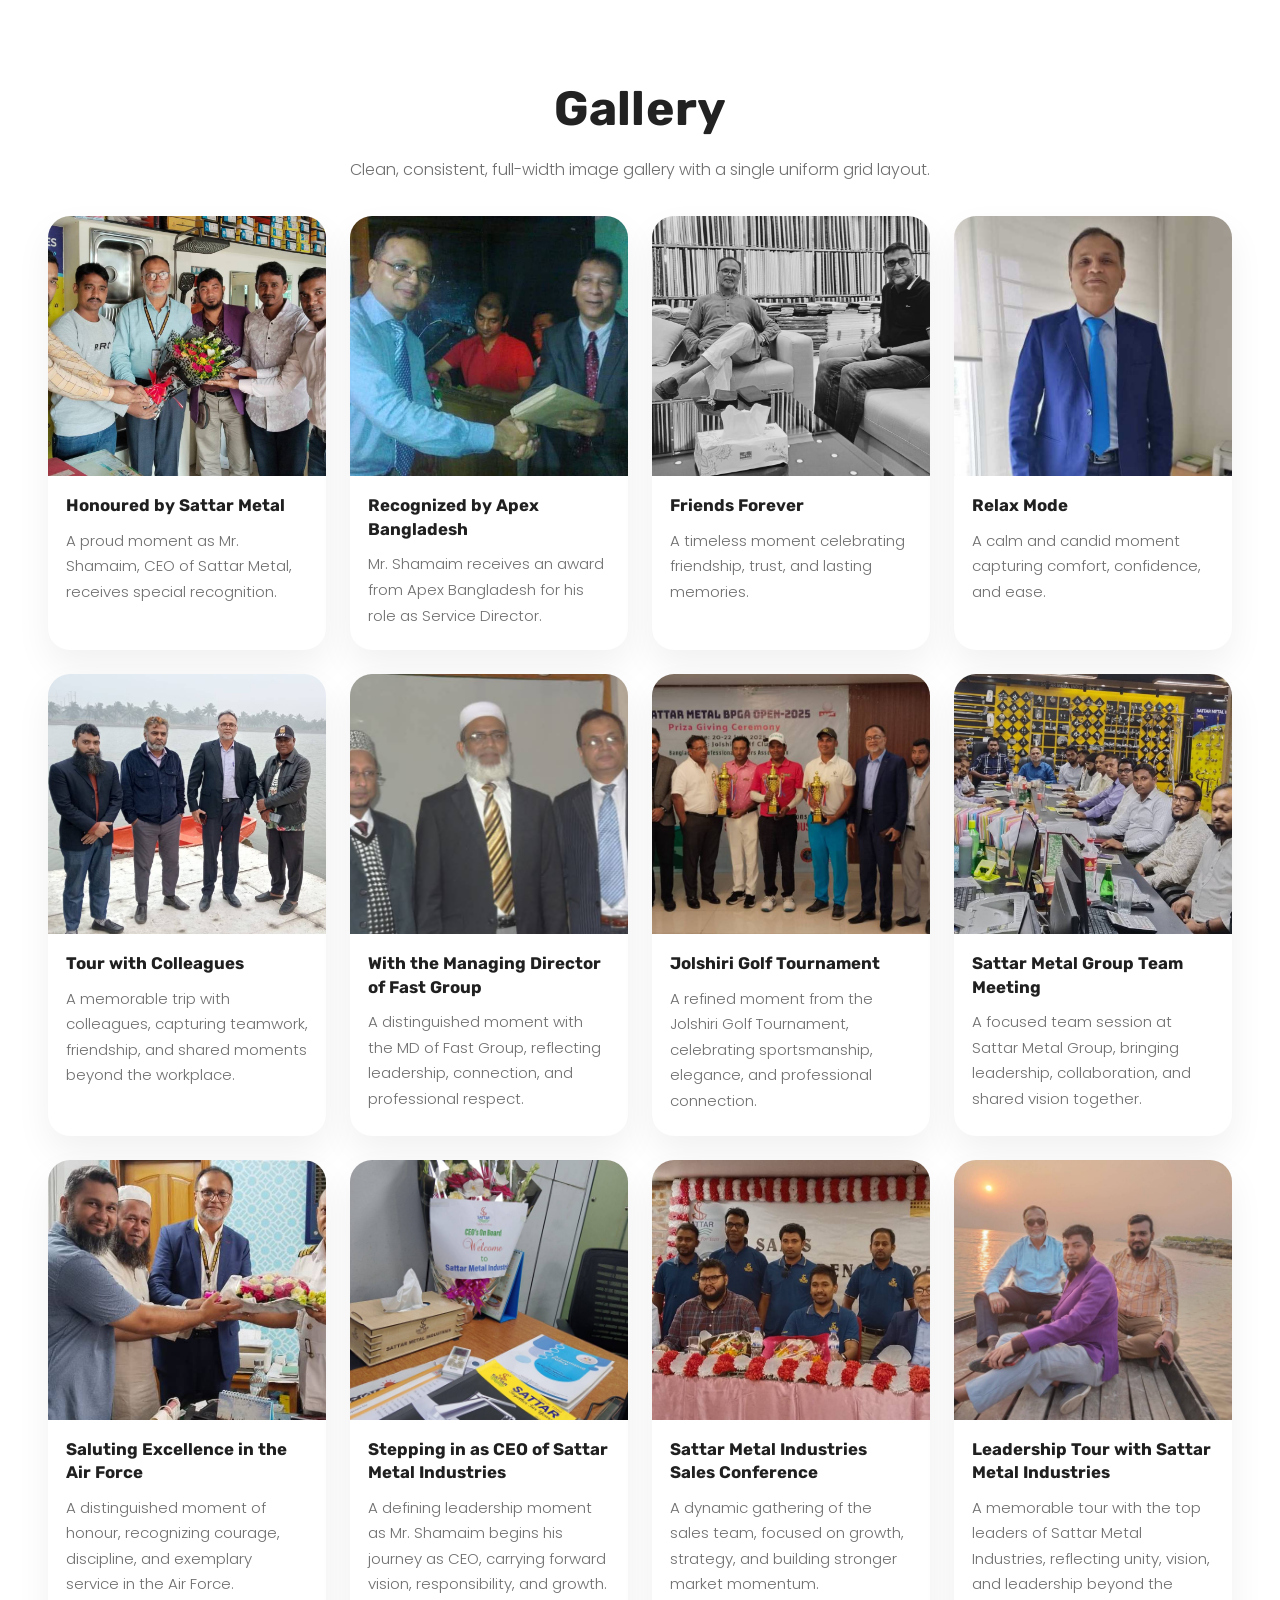
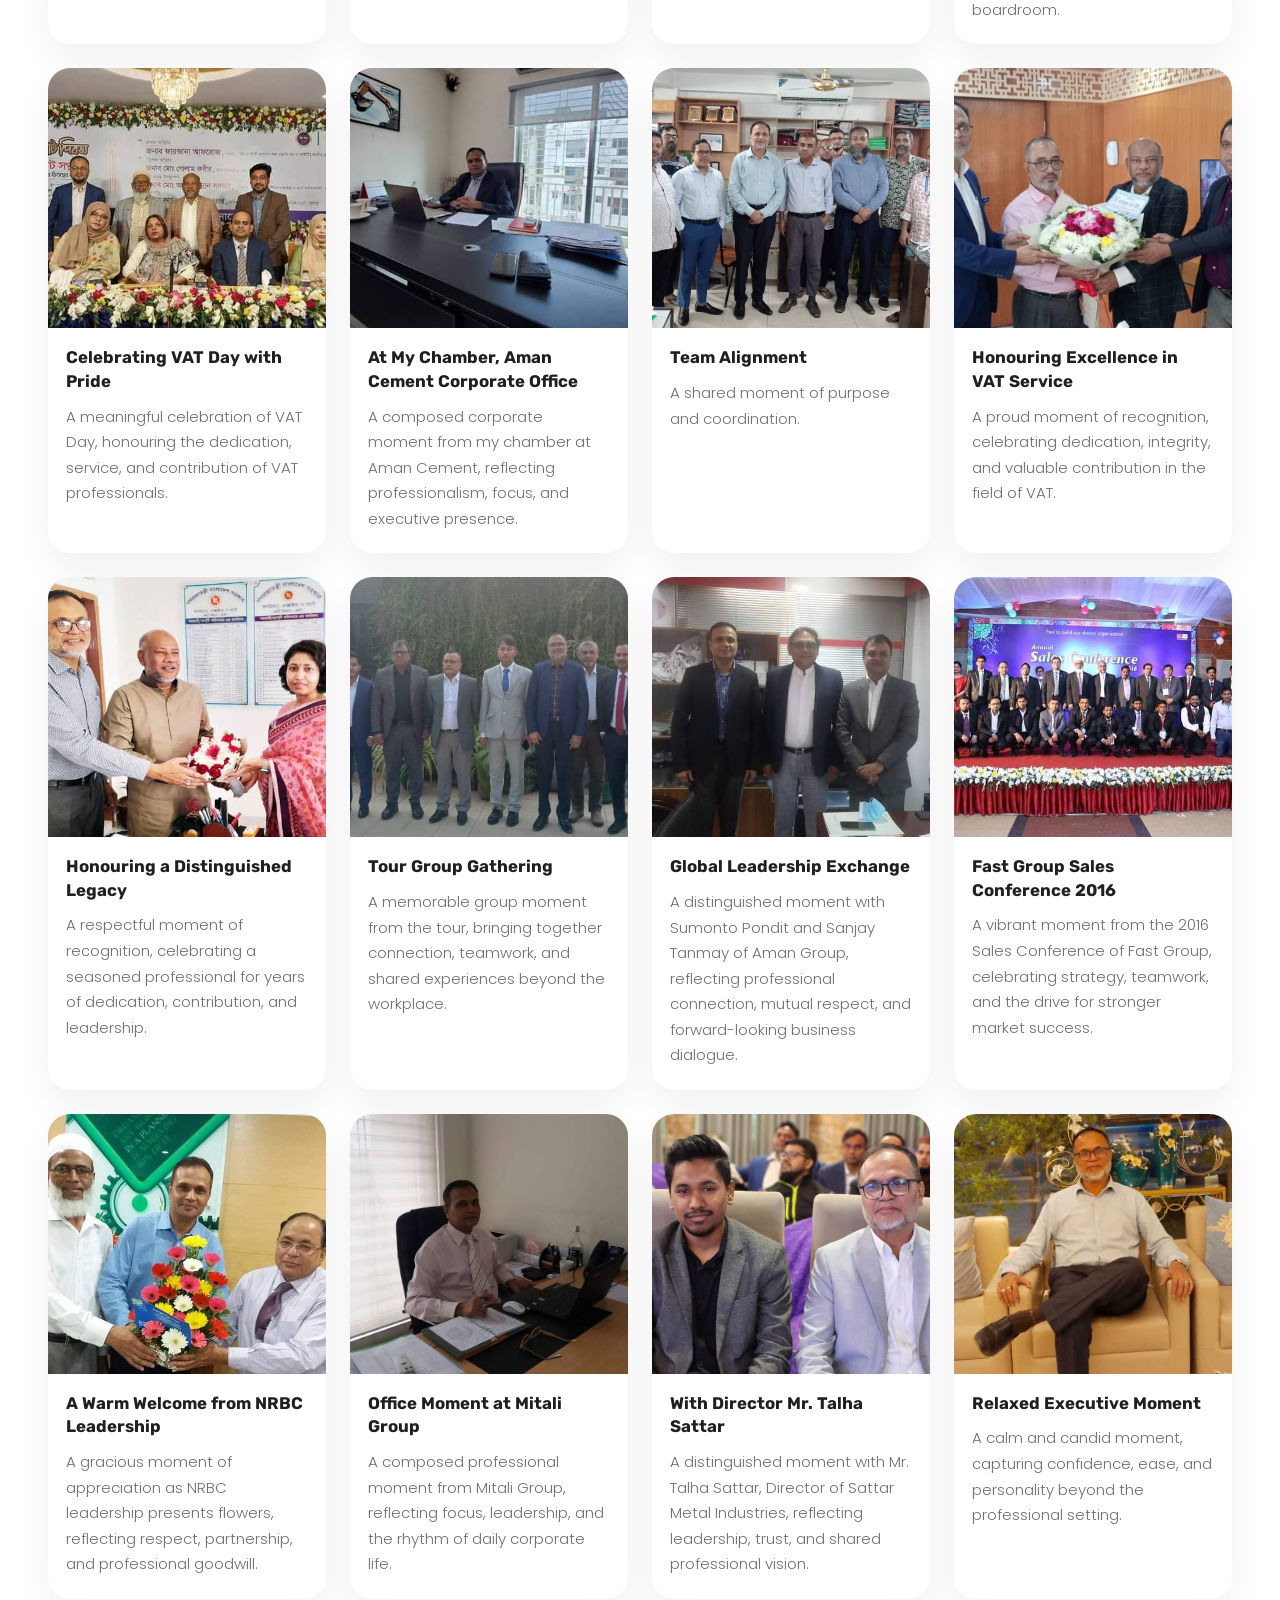
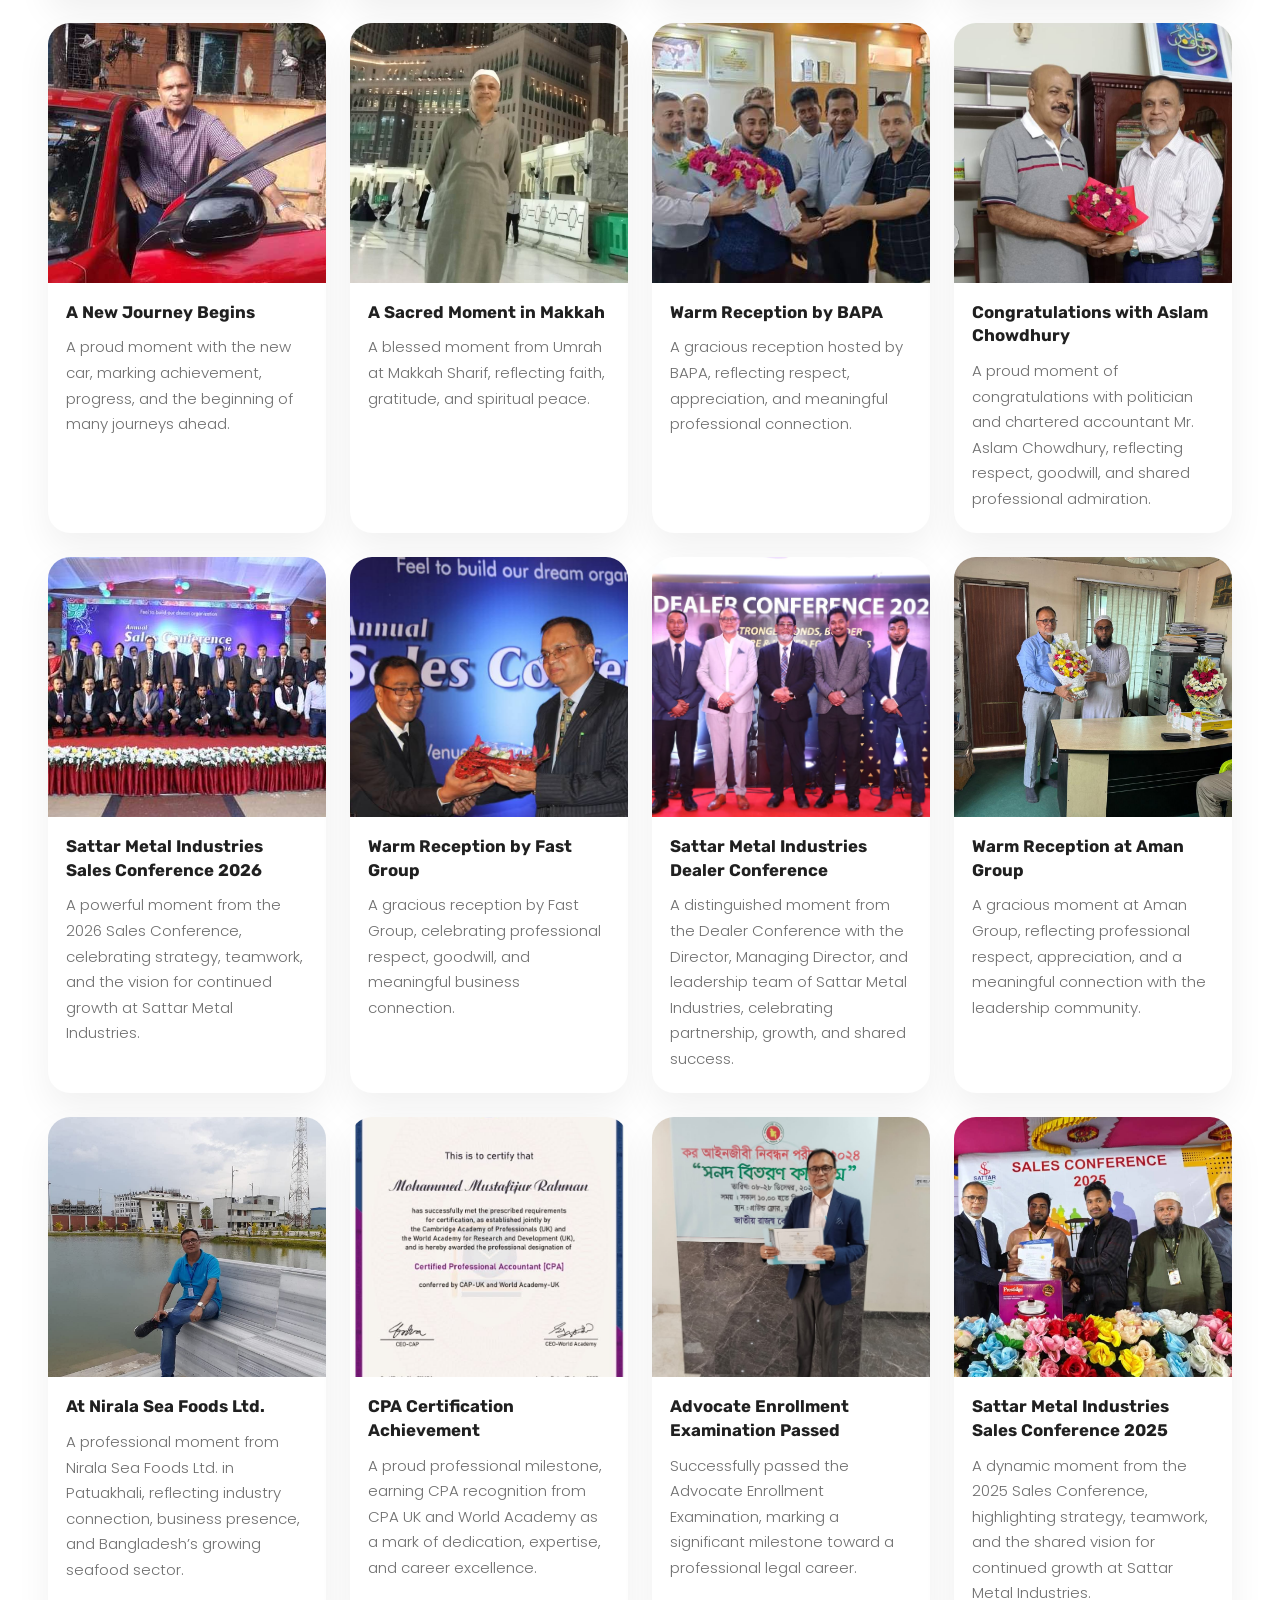
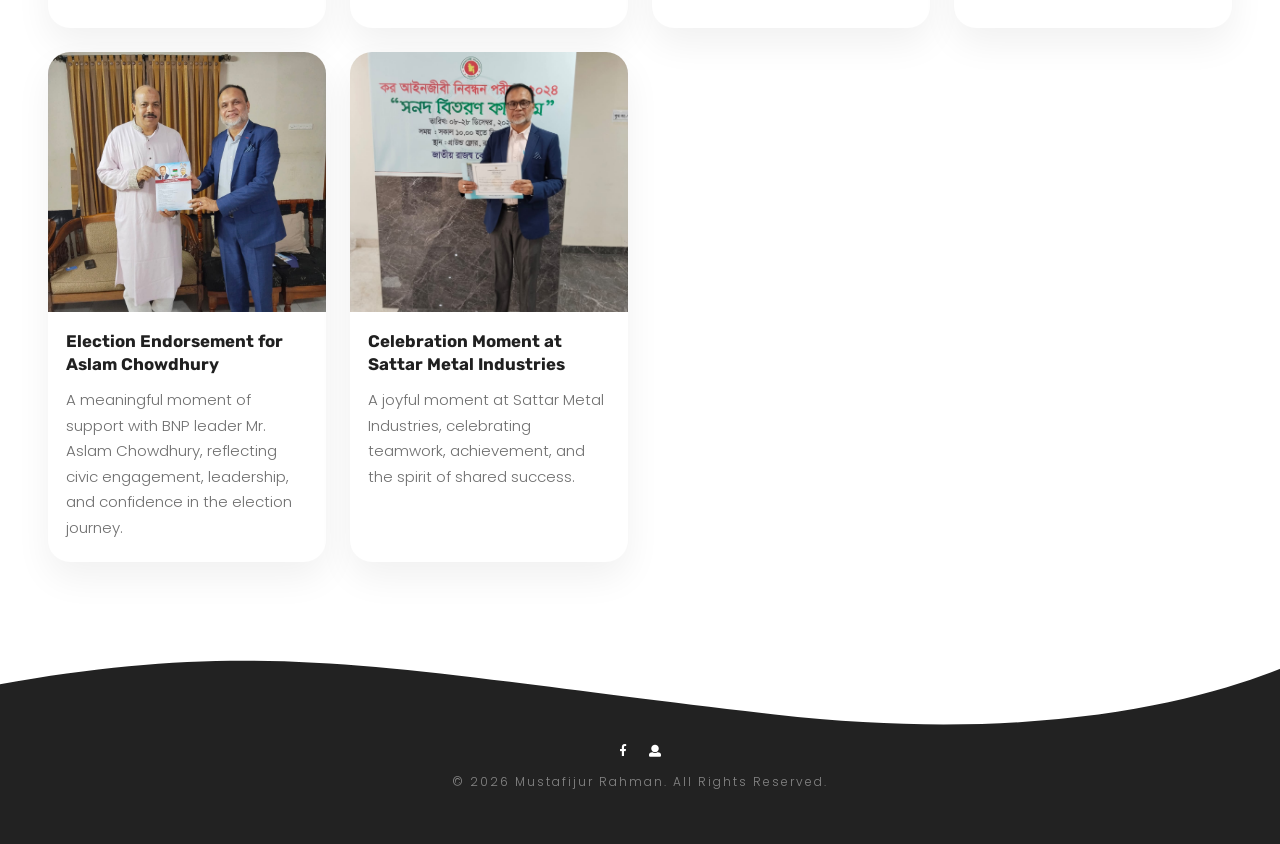
==== commit 2888b6b1: "update: gallery per img description" ====
--- a/gallery.html
+++ b/gallery.html
@@ -103,8 +103,9 @@
                             </div>
                         </div>
                         <div class="gallery-item-body">
-                            <h3 class="gallery-item-title">Boardroom Launch</h3>
-                            <p class="gallery-item-caption">Early planning and leadership alignment.</p>
+                            <h3 class="gallery-item-title">Honoured by Sattar Metal</h3>
+                            <p class="gallery-item-caption">A proud moment as Mr. Shamaim, CEO of Sattar Metal, receives
+                                special recognition.</p>
                         </div>
                     </article>
                     <article class="gallery-item">
@@ -116,8 +117,9 @@
                             </div>
                         </div>
                         <div class="gallery-item-body">
-                            <h3 class="gallery-item-title">Executive Review</h3>
-                            <p class="gallery-item-caption">Focused discussion with critical stakeholders.</p>
+                            <h3 class="gallery-item-title">Recognized by Apex Bangladesh</h3>
+                            <p class="gallery-item-caption">Mr. Shamaim receives an award from Apex Bangladesh for his
+                                role as Service Director.</p>
                         </div>
                     </article>
                     <article class="gallery-item">
@@ -129,8 +131,9 @@
                             </div>
                         </div>
                         <div class="gallery-item-body">
-                            <h3 class="gallery-item-title">Portrait Session</h3>
-                            <p class="gallery-item-caption">Professional profile imagery for executive identity.</p>
+                            <h3 class="gallery-item-title">Friends Forever</h3>
+                            <p class="gallery-item-caption">A timeless moment celebrating friendship, trust, and lasting
+                                memories.</p>
                         </div>
                     </article>
                     <article class="gallery-item">
@@ -142,8 +145,9 @@
                             </div>
                         </div>
                         <div class="gallery-item-body">
-                            <h3 class="gallery-item-title">Market Dialogue</h3>
-                            <p class="gallery-item-caption">Engaged conversation in a polished setting.</p>
+                            <h3 class="gallery-item-title">Relax Mode</h3>
+                            <p class="gallery-item-caption">A calm and candid moment capturing comfort, confidence, and
+                                ease.</p>
                         </div>
                     </article>
                     <article class="gallery-item">
@@ -155,8 +159,9 @@
                             </div>
                         </div>
                         <div class="gallery-item-body">
-                            <h3 class="gallery-item-title">Strategy Briefing</h3>
-                            <p class="gallery-item-caption">A measured look at directional planning.</p>
+                            <h3 class="gallery-item-title">Tour with Colleagues</h3>
+                            <p class="gallery-item-caption">A memorable trip with colleagues, capturing teamwork,
+                                friendship, and shared moments beyond the workplace.</p>
                         </div>
                     </article>
                     <article class="gallery-item">
@@ -168,8 +173,9 @@
                             </div>
                         </div>
                         <div class="gallery-item-body">
-                            <h3 class="gallery-item-title">Conference Moment</h3>
-                            <p class="gallery-item-caption">A captured moment from a major event.</p>
+                            <h3 class="gallery-item-title">With the Managing Director of Fast Group</h3>
+                            <p class="gallery-item-caption">A distinguished moment with the MD of Fast Group, reflecting
+                                leadership, connection, and professional respect.</p>
                         </div>
                     </article>
                     <article class="gallery-item">
@@ -181,8 +187,9 @@
                             </div>
                         </div>
                         <div class="gallery-item-body">
-                            <h3 class="gallery-item-title">Client Exchange</h3>
-                            <p class="gallery-item-caption">A meaningful collaboration scene.</p>
+                            <h3 class="gallery-item-title">Jolshiri Golf Tournament</h3>
+                            <p class="gallery-item-caption">A refined moment from the Jolshiri Golf Tournament,
+                                celebrating sportsmanship, elegance, and professional connection.</p>
                         </div>
                     </article>
                     <article class="gallery-item">
@@ -194,8 +201,9 @@
                             </div>
                         </div>
                         <div class="gallery-item-body">
-                            <h3 class="gallery-item-title">Leadership Gathering</h3>
-                            <p class="gallery-item-caption">Team alignment with strong leadership presence.</p>
+                            <h3 class="gallery-item-title">Sattar Metal Group Team Meeting</h3>
+                            <p class="gallery-item-caption">A focused team session at Sattar Metal Group, bringing
+                                leadership, collaboration, and shared vision together.</p>
                         </div>
                     </article>
                     <article class="gallery-item">
@@ -207,8 +215,9 @@
                             </div>
                         </div>
                         <div class="gallery-item-body">
-                            <h3 class="gallery-item-title">Creative Direction</h3>
-                            <p class="gallery-item-caption">Visual thinking for brand and presentation.</p>
+                            <h3 class="gallery-item-title">Saluting Excellence in the Air Force</h3>
+                            <p class="gallery-item-caption">A distinguished moment of honour, recognizing courage,
+                                discipline, and exemplary service in the Air Force.</p>
                         </div>
                     </article>
                     <article class="gallery-item">
@@ -220,8 +229,9 @@
                             </div>
                         </div>
                         <div class="gallery-item-body">
-                            <h3 class="gallery-item-title">Project Review</h3>
-                            <p class="gallery-item-caption">A calm exploration of active project details.</p>
+                            <h3 class="gallery-item-title">Stepping in as CEO of Sattar Metal Industries</h3>
+                            <p class="gallery-item-caption">A defining leadership moment as Mr. Shamaim begins his
+                                journey as CEO, carrying forward vision, responsibility, and growth.</p>
                         </div>
                     </article>
                     <article class="gallery-item">
@@ -233,8 +243,9 @@
                             </div>
                         </div>
                         <div class="gallery-item-body">
-                            <h3 class="gallery-item-title">Assembly Space</h3>
-                            <p class="gallery-item-caption">An architectural view of collaborative space.</p>
+                            <h3 class="gallery-item-title">Sattar Metal Industries Sales Conference</h3>
+                            <p class="gallery-item-caption">A dynamic gathering of the sales team, focused on growth,
+                                strategy, and building stronger market momentum.</p>
                         </div>
                     </article>
                     <article class="gallery-item">
@@ -246,8 +257,9 @@
                             </div>
                         </div>
                         <div class="gallery-item-body">
-                            <h3 class="gallery-item-title">Executive Moment</h3>
-                            <p class="gallery-item-caption">A refined representation of senior decision-making.</p>
+                            <h3 class="gallery-item-title">Leadership Tour with Sattar Metal Industries</h3>
+                            <p class="gallery-item-caption">A memorable tour with the top leaders of Sattar Metal
+                                Industries, reflecting unity, vision, and leadership beyond the boardroom.</p>
                         </div>
                     </article>
                     <article class="gallery-item">
@@ -259,8 +271,9 @@
                             </div>
                         </div>
                         <div class="gallery-item-body">
-                            <h3 class="gallery-item-title">Creative Framework</h3>
-                            <p class="gallery-item-caption">A strong visual signal with modern tone.</p>
+                            <h3 class="gallery-item-title">Celebrating VAT Day with Pride</h3>
+                            <p class="gallery-item-caption">A meaningful celebration of VAT Day, honouring the
+                                dedication, service, and contribution of VAT professionals.</p>
                         </div>
                     </article>
                     <article class="gallery-item">
@@ -272,8 +285,9 @@
                             </div>
                         </div>
                         <div class="gallery-item-body">
-                            <h3 class="gallery-item-title">Corporate Landscape</h3>
-                            <p class="gallery-item-caption">Wide-angle composition for business space.</p>
+                            <h3 class="gallery-item-title">At My Chamber, Aman Cement Corporate Office</h3>
+                            <p class="gallery-item-caption">A composed corporate moment from my chamber at Aman Cement,
+                                reflecting professionalism, focus, and executive presence.</p>
                         </div>
                     </article>
                     <article class="gallery-item">
@@ -298,8 +312,9 @@
                             </div>
                         </div>
                         <div class="gallery-item-body">
-                            <h3 class="gallery-item-title">Business Planning</h3>
-                            <p class="gallery-item-caption">Detailed planning in a structured environment.</p>
+                            <h3 class="gallery-item-title">Honouring Excellence in VAT Service</h3>
+                            <p class="gallery-item-caption">A proud moment of recognition, celebrating dedication,
+                                integrity, and valuable contribution in the field of VAT.</p>
                         </div>
                     </article>
                     <article class="gallery-item">
@@ -311,8 +326,9 @@
                             </div>
                         </div>
                         <div class="gallery-item-body">
-                            <h3 class="gallery-item-title">Strategic Review</h3>
-                            <p class="gallery-item-caption">Focus and precision in a formal review setting.</p>
+                            <h3 class="gallery-item-title">Honouring a Distinguished Legacy</h3>
+                            <p class="gallery-item-caption">A respectful moment of recognition, celebrating a seasoned
+                                professional for years of dedication, contribution, and leadership.</p>
                         </div>
                     </article>
                     <article class="gallery-item">
@@ -324,8 +340,9 @@
                             </div>
                         </div>
                         <div class="gallery-item-body">
-                            <h3 class="gallery-item-title">Vision Session</h3>
-                            <p class="gallery-item-caption">A fresh view on future opportunities.</p>
+                            <h3 class="gallery-item-title">Tour Group Gathering</h3>
+                            <p class="gallery-item-caption">A memorable group moment from the tour, bringing together
+                                connection, teamwork, and shared experiences beyond the workplace.</p>
                         </div>
                     </article>
                     <article class="gallery-item">
@@ -337,8 +354,10 @@
                             </div>
                         </div>
                         <div class="gallery-item-body">
-                            <h3 class="gallery-item-title">Executive Dialogue</h3>
-                            <p class="gallery-item-caption">A poised moment between senior leaders.</p>
+                            <h3 class="gallery-item-title">Global Leadership Exchange</h3>
+                            <p class="gallery-item-caption">A distinguished moment with Sumonto Pondit and Sanjay Tanmay
+                                of Aman Group, reflecting professional connection, mutual respect, and forward-looking
+                                business dialogue.</p>
                         </div>
                     </article>
                     <article class="gallery-item">
@@ -350,8 +369,9 @@
                             </div>
                         </div>
                         <div class="gallery-item-body">
-                            <h3 class="gallery-item-title">Operations Snapshot</h3>
-                            <p class="gallery-item-caption">A polished visual summary of day-to-day flow.</p>
+                            <h3 class="gallery-item-title">Fast Group Sales Conference 2016</h3>
+                            <p class="gallery-item-caption">A vibrant moment from the 2016 Sales Conference of Fast
+                                Group, celebrating strategy, teamwork, and the drive for stronger market success.</p>
                         </div>
                     </article>
                     <article class="gallery-item">
@@ -363,8 +383,9 @@
                             </div>
                         </div>
                         <div class="gallery-item-body">
-                            <h3 class="gallery-item-title">Business Insight</h3>
-                            <p class="gallery-item-caption">A collected look at the executive perspective.</p>
+                            <h3 class="gallery-item-title">A Warm Welcome from NRBC Leadership</h3>
+                            <p class="gallery-item-caption">A gracious moment of appreciation as NRBC leadership
+                                presents flowers, reflecting respect, partnership, and professional goodwill.</p>
                         </div>
                     </article>
                     <article class="gallery-item">
@@ -376,8 +397,9 @@
                             </div>
                         </div>
                         <div class="gallery-item-body">
-                            <h3 class="gallery-item-title">Industry Perspective</h3>
-                            <p class="gallery-item-caption">A clean, modern shot with professional tone.</p>
+                            <h3 class="gallery-item-title">Office Moment at Mitali Group</h3>
+                            <p class="gallery-item-caption">A composed professional moment from Mitali Group, reflecting
+                                focus, leadership, and the rhythm of daily corporate life.</p>
                         </div>
                     </article>
                     <article class="gallery-item">
@@ -389,8 +411,10 @@
                             </div>
                         </div>
                         <div class="gallery-item-body">
-                            <h3 class="gallery-item-title">Project Close-up</h3>
-                            <p class="gallery-item-caption">A detailed look at a key project moment.</p>
+                            <h3 class="gallery-item-title">With Director Mr. Talha Sattar</h3>
+                            <p class="gallery-item-caption">A distinguished moment with Mr. Talha Sattar, Director of
+                                Sattar Metal Industries, reflecting leadership, trust, and shared professional vision.
+                            </p>
                         </div>
                     </article>
                     <!-- missing -->
@@ -403,8 +427,9 @@
                             </div>
                         </div>
                         <div class="gallery-item-body">
-                            <h3 class="gallery-item-title">Project Close-up</h3>
-                            <p class="gallery-item-caption">A detailed look at a key project moment.</p>
+                            <h3 class="gallery-item-title">Relaxed Executive Moment</h3>
+                            <p class="gallery-item-caption">A calm and candid moment, capturing confidence, ease, and
+                                personality beyond the professional setting.</p>
                         </div>
                     </article>
                     <article class="gallery-item">
@@ -416,8 +441,9 @@
                             </div>
                         </div>
                         <div class="gallery-item-body">
-                            <h3 class="gallery-item-title">Project Close-up</h3>
-                            <p class="gallery-item-caption">A detailed look at a key project moment.</p>
+                            <h3 class="gallery-item-title">A New Journey Begins</h3>
+                            <p class="gallery-item-caption">A proud moment with the new car, marking achievement,
+                                progress, and the beginning of many journeys ahead.</p>
                         </div>
                     </article>
                     <article class="gallery-item">
@@ -429,8 +455,9 @@
                             </div>
                         </div>
                         <div class="gallery-item-body">
-                            <h3 class="gallery-item-title">Project Close-up</h3>
-                            <p class="gallery-item-caption">A detailed look at a key project moment.</p>
+                            <h3 class="gallery-item-title">A Sacred Moment in Makkah</h3>
+                            <p class="gallery-item-caption">A blessed moment from Umrah at Makkah Sharif, reflecting
+                                faith, gratitude, and spiritual peace.</p>
                         </div>
                     </article>
                     <article class="gallery-item">
@@ -442,8 +469,9 @@
                             </div>
                         </div>
                         <div class="gallery-item-body">
-                            <h3 class="gallery-item-title">Project Close-up</h3>
-                            <p class="gallery-item-caption">A detailed look at a key project moment.</p>
+                            <h3 class="gallery-item-title">Warm Reception by BAPA</h3>
+                            <p class="gallery-item-caption">A gracious reception hosted by BAPA, reflecting respect,
+                                appreciation, and meaningful professional connection.</p>
                         </div>
                     </article>
                     <article class="gallery-item">
@@ -455,8 +483,10 @@
                             </div>
                         </div>
                         <div class="gallery-item-body">
-                            <h3 class="gallery-item-title">Project Close-up</h3>
-                            <p class="gallery-item-caption">A detailed look at a key project moment.</p>
+                            <h3 class="gallery-item-title">Congratulations with Aslam Chowdhury</h3>
+                            <p class="gallery-item-caption">A proud moment of congratulations with politician and
+                                chartered accountant Mr. Aslam Chowdhury, reflecting respect, goodwill, and shared
+                                professional admiration.</p>
                         </div>
                     </article>
                     <article class="gallery-item">
@@ -468,8 +498,10 @@
                             </div>
                         </div>
                         <div class="gallery-item-body">
-                            <h3 class="gallery-item-title">Project Close-up</h3>
-                            <p class="gallery-item-caption">A detailed look at a key project moment.</p>
+                            <h3 class="gallery-item-title">Sattar Metal Industries Sales Conference 2026</h3>
+                            <p class="gallery-item-caption">A powerful moment from the 2026 Sales Conference,
+                                celebrating strategy, teamwork, and the vision for continued growth at Sattar Metal
+                                Industries.</p>
                         </div>
                     </article>
                     <article class="gallery-item">
@@ -481,8 +513,9 @@
                             </div>
                         </div>
                         <div class="gallery-item-body">
-                            <h3 class="gallery-item-title">Project Close-up</h3>
-                            <p class="gallery-item-caption">A detailed look at a key project moment.</p>
+                            <h3 class="gallery-item-title">Warm Reception by Fast Group</h3>
+                            <p class="gallery-item-caption">A gracious reception by Fast Group, celebrating professional
+                                respect, goodwill, and meaningful business connection.</p>
                         </div>
                     </article>
                     <article class="gallery-item">
@@ -494,8 +527,10 @@
                             </div>
                         </div>
                         <div class="gallery-item-body">
-                            <h3 class="gallery-item-title">Project Close-up</h3>
-                            <p class="gallery-item-caption">A detailed look at a key project moment.</p>
+                            <h3 class="gallery-item-title">Sattar Metal Industries Dealer Conference</h3>
+                            <p class="gallery-item-caption">A distinguished moment from the Dealer Conference with the
+                                Director, Managing Director, and leadership team of Sattar Metal Industries, celebrating
+                                partnership, growth, and shared success.</p>
                         </div>
                     </article>
                     <article class="gallery-item">
@@ -507,8 +542,9 @@
                             </div>
                         </div>
                         <div class="gallery-item-body">
-                            <h3 class="gallery-item-title">Project Close-up</h3>
-                            <p class="gallery-item-caption">A detailed look at a key project moment.</p>
+                            <h3 class="gallery-item-title">Warm Reception at Aman Group</h3>
+                            <p class="gallery-item-caption">A gracious moment at Aman Group, reflecting professional
+                                respect, appreciation, and a meaningful connection with the leadership community.</p>
                         </div>
                     </article>
                     <article class="gallery-item">
@@ -520,8 +556,10 @@
                             </div>
                         </div>
                         <div class="gallery-item-body">
-                            <h3 class="gallery-item-title">Project Close-up</h3>
-                            <p class="gallery-item-caption">A detailed look at a key project moment.</p>
+                            <h3 class="gallery-item-title">At Nirala Sea Foods Ltd.</h3>
+                            <p class="gallery-item-caption">A professional moment from Nirala Sea Foods Ltd. in
+                                Patuakhali, reflecting industry connection, business presence, and Bangladesh’s growing
+                                seafood sector.</p>
                         </div>
                     </article>
                     <article class="gallery-item">
@@ -533,8 +571,67 @@
                             </div>
                         </div>
                         <div class="gallery-item-body">
-                            <h3 class="gallery-item-title">Project Close-up</h3>
-                            <p class="gallery-item-caption">A detailed look at a key project moment.</p>
+                            <h3 class="gallery-item-title">CPA Certification Achievement</h3>
+                            <p class="gallery-item-caption">A proud professional milestone, earning CPA recognition from
+                                CPA UK and World Academy as a mark of dedication, expertise, and career excellence.</p>
+                        </div>
+                    </article>
+                    <article class="gallery-item">
+                        <div class="gallery-item-image">
+                            <img src="img/Gallery/34.jpeg" alt="Project Close-up">
+                            <a class="gallery-item-link" href="img/Gallery/34.jpeg" aria-label="Open full image"></a>
+                            <div class="gallery-item-overlay">
+                                <span class="icon icon-basic-eye"></span>
+                            </div>
+                        </div>
+                        <div class="gallery-item-body">
+                            <h3 class="gallery-item-title">Advocate Enrollment Examination Passed</h3>
+                            <p class="gallery-item-caption">Successfully passed the Advocate Enrollment Examination,
+                                marking a significant milestone toward a professional legal career.</p>
+                        </div>
+                    </article>
+                    <article class="gallery-item">
+                        <div class="gallery-item-image">
+                            <img src="img/Gallery/35.jpeg" alt="Project Close-up">
+                            <a class="gallery-item-link" href="img/Gallery/35.jpeg" aria-label="Open full image"></a>
+                            <div class="gallery-item-overlay">
+                                <span class="icon icon-basic-eye"></span>
+                            </div>
+                        </div>
+                        <div class="gallery-item-body">
+                            <h3 class="gallery-item-title">Sattar Metal Industries Sales Conference 2025</h3>
+                            <p class="gallery-item-caption">A dynamic moment from the 2025 Sales Conference,
+                                highlighting strategy, teamwork, and the shared vision for continued growth at Sattar
+                                Metal Industries.</p>
+                        </div>
+                    </article>
+                    <article class="gallery-item">
+                        <div class="gallery-item-image">
+                            <img src="img/Gallery/36.jpeg" alt="Project Close-up">
+                            <a class="gallery-item-link" href="img/Gallery/36.jpeg" aria-label="Open full image"></a>
+                            <div class="gallery-item-overlay">
+                                <span class="icon icon-basic-eye"></span>
+                            </div>
+                        </div>
+                        <div class="gallery-item-body">
+                            <h3 class="gallery-item-title">Election Endorsement for Aslam Chowdhury</h3>
+                            <p class="gallery-item-caption">A meaningful moment of support with BNP leader Mr. Aslam
+                                Chowdhury, reflecting civic engagement, leadership, and confidence in the election
+                                journey.</p>
+                        </div>
+                    </article>
+                    <article class="gallery-item">
+                        <div class="gallery-item-image">
+                            <img src="img/Gallery/34.jpeg" alt="Project Close-up">
+                            <a class="gallery-item-link" href="img/Gallery/34.jpeg" aria-label="Open full image"></a>
+                            <div class="gallery-item-overlay">
+                                <span class="icon icon-basic-eye"></span>
+                            </div>
+                        </div>
+                        <div class="gallery-item-body">
+                            <h3 class="gallery-item-title">Celebration Moment at Sattar Metal Industries</h3>
+                            <p class="gallery-item-caption">A joyful moment at Sattar Metal Industries, celebrating
+                                teamwork, achievement, and the spirit of shared success.</p>
                         </div>
                     </article>
                 </div>
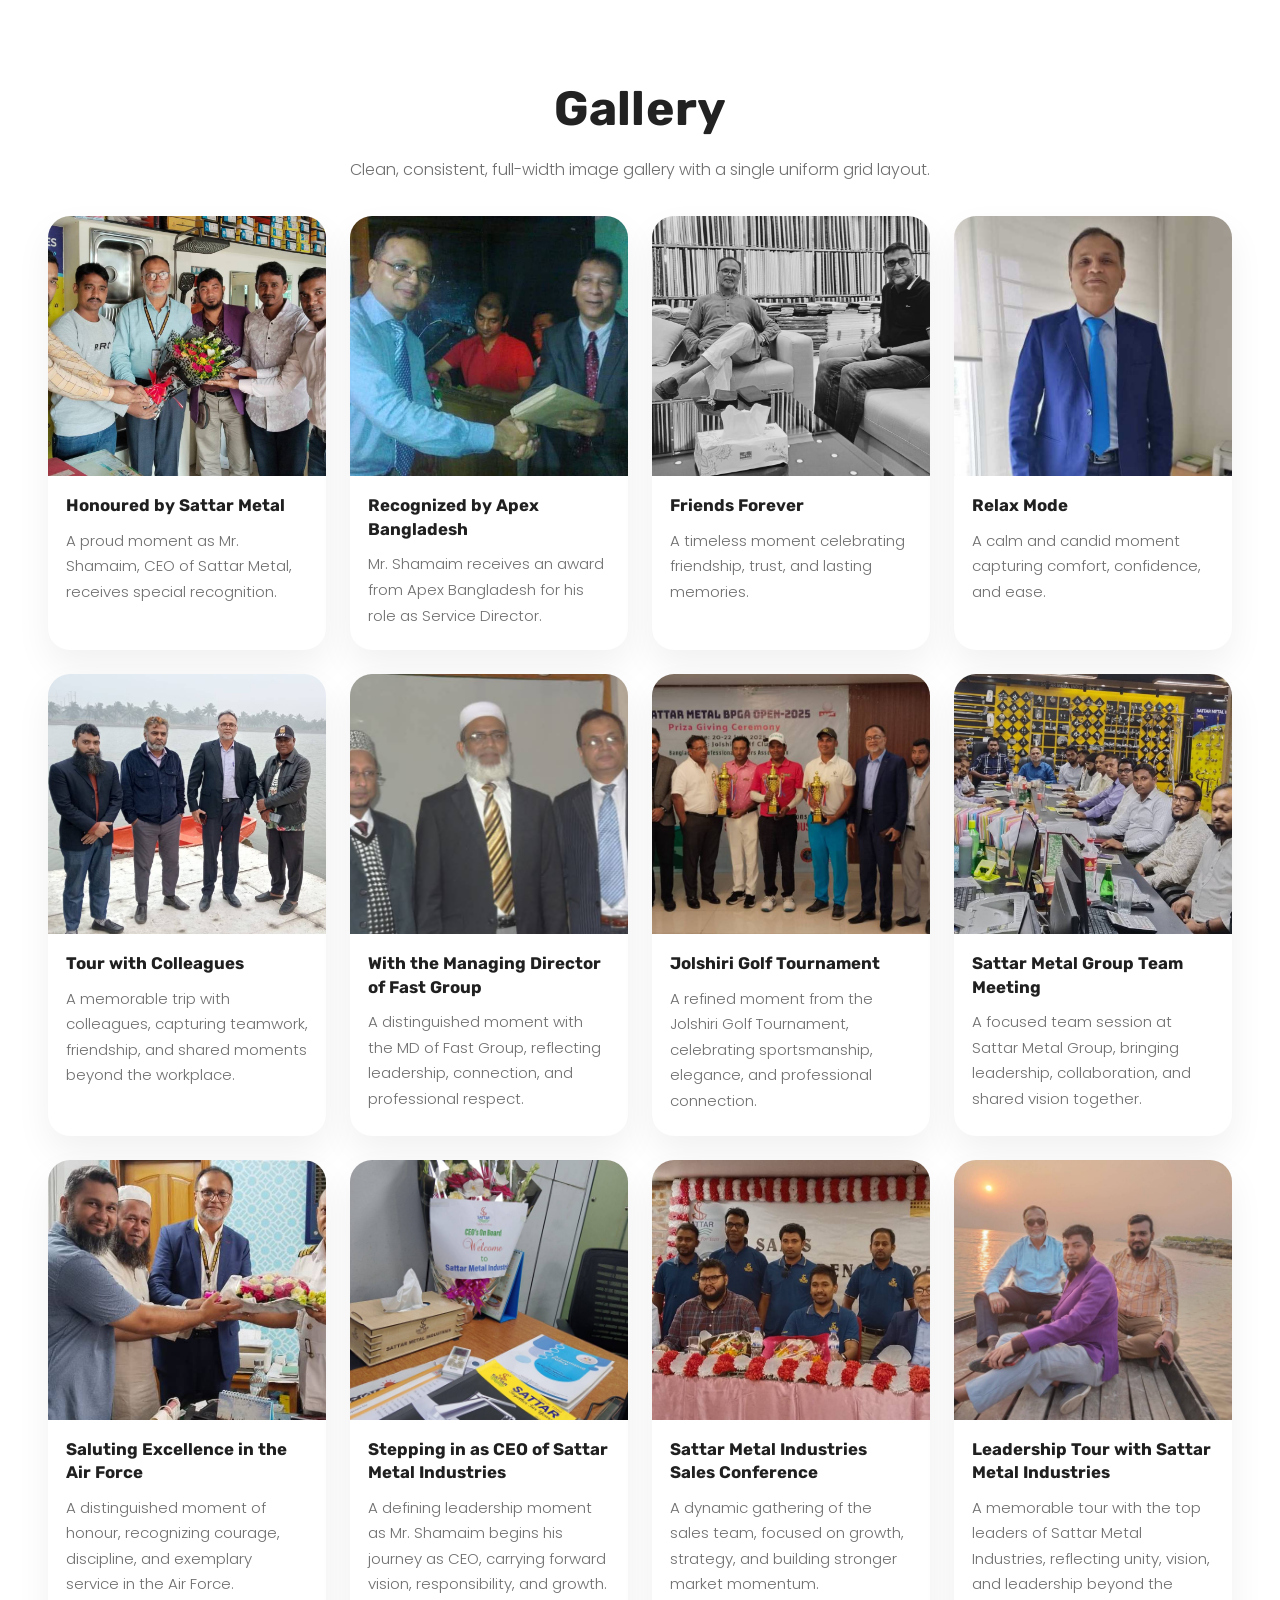
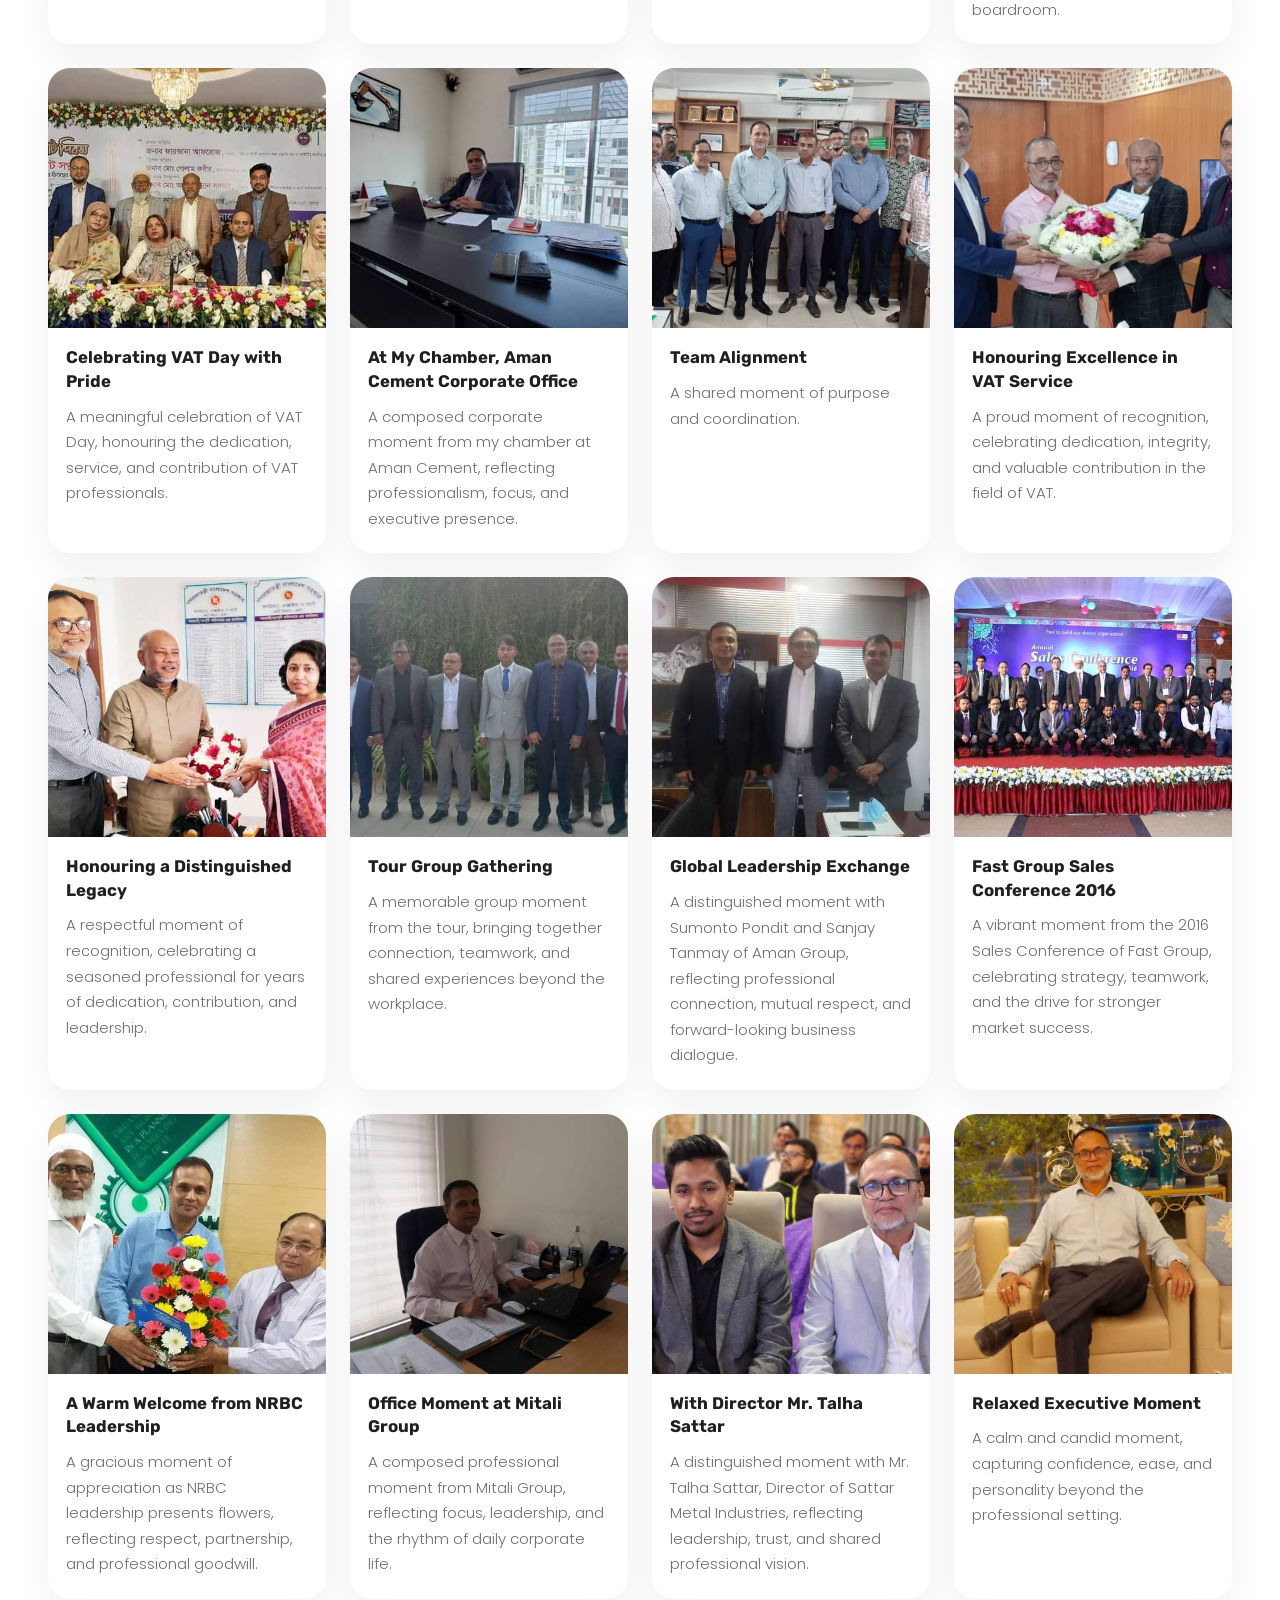
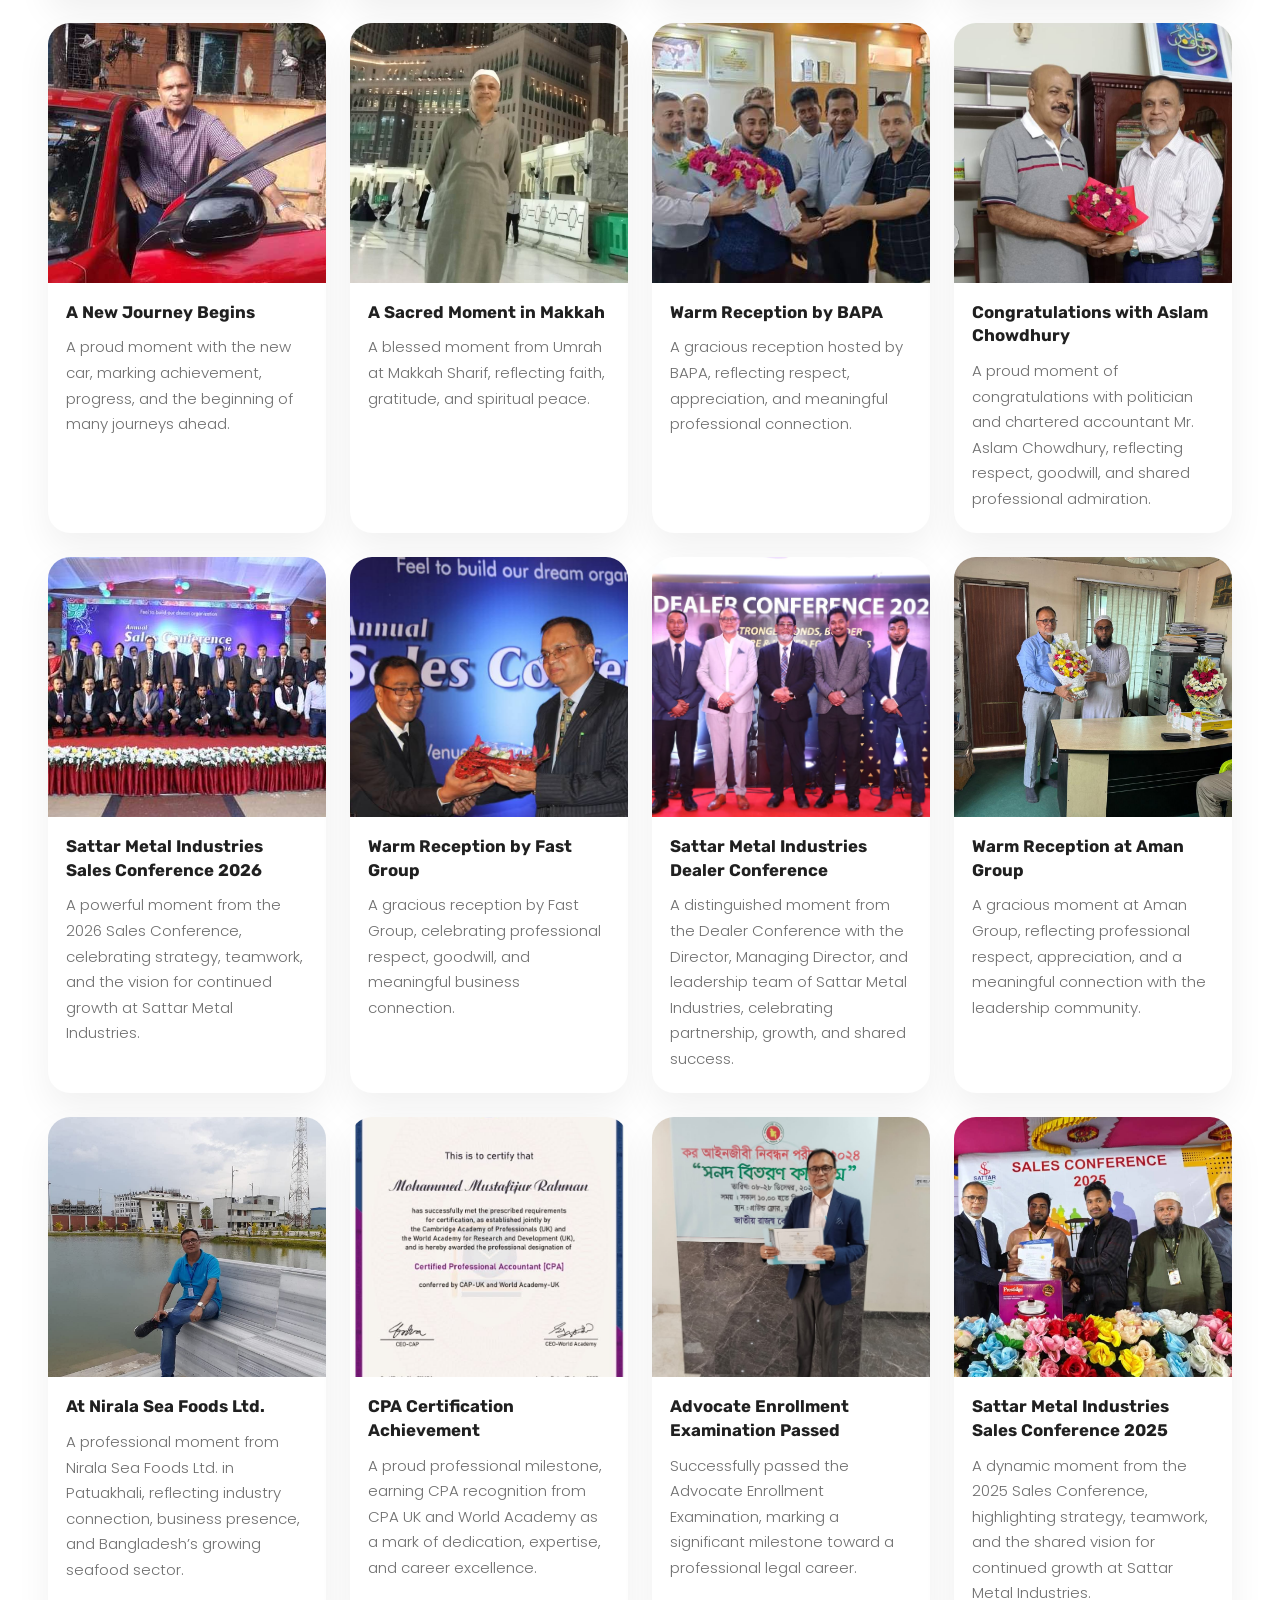
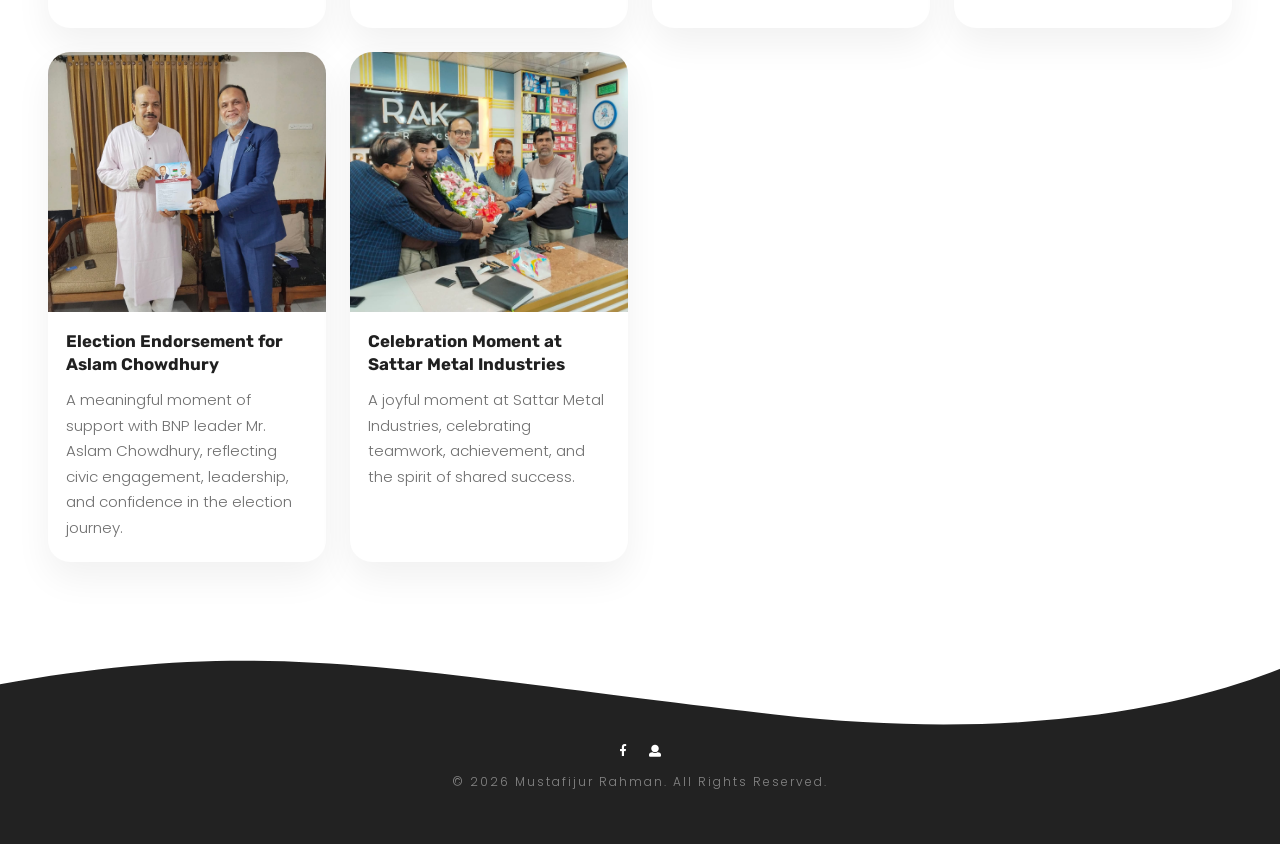
==== commit 998d495e: "update" ====
--- a/gallery.html
+++ b/gallery.html
@@ -622,8 +622,8 @@
                     </article>
                     <article class="gallery-item">
                         <div class="gallery-item-image">
-                            <img src="img/Gallery/34.jpeg" alt="Project Close-up">
-                            <a class="gallery-item-link" href="img/Gallery/34.jpeg" aria-label="Open full image"></a>
+                            <img src="img/Gallery/37.jpeg" alt="Project Close-up">
+                            <a class="gallery-item-link" href="img/Gallery/37.jpeg" aria-label="Open full image"></a>
                             <div class="gallery-item-overlay">
                                 <span class="icon icon-basic-eye"></span>
                             </div>
